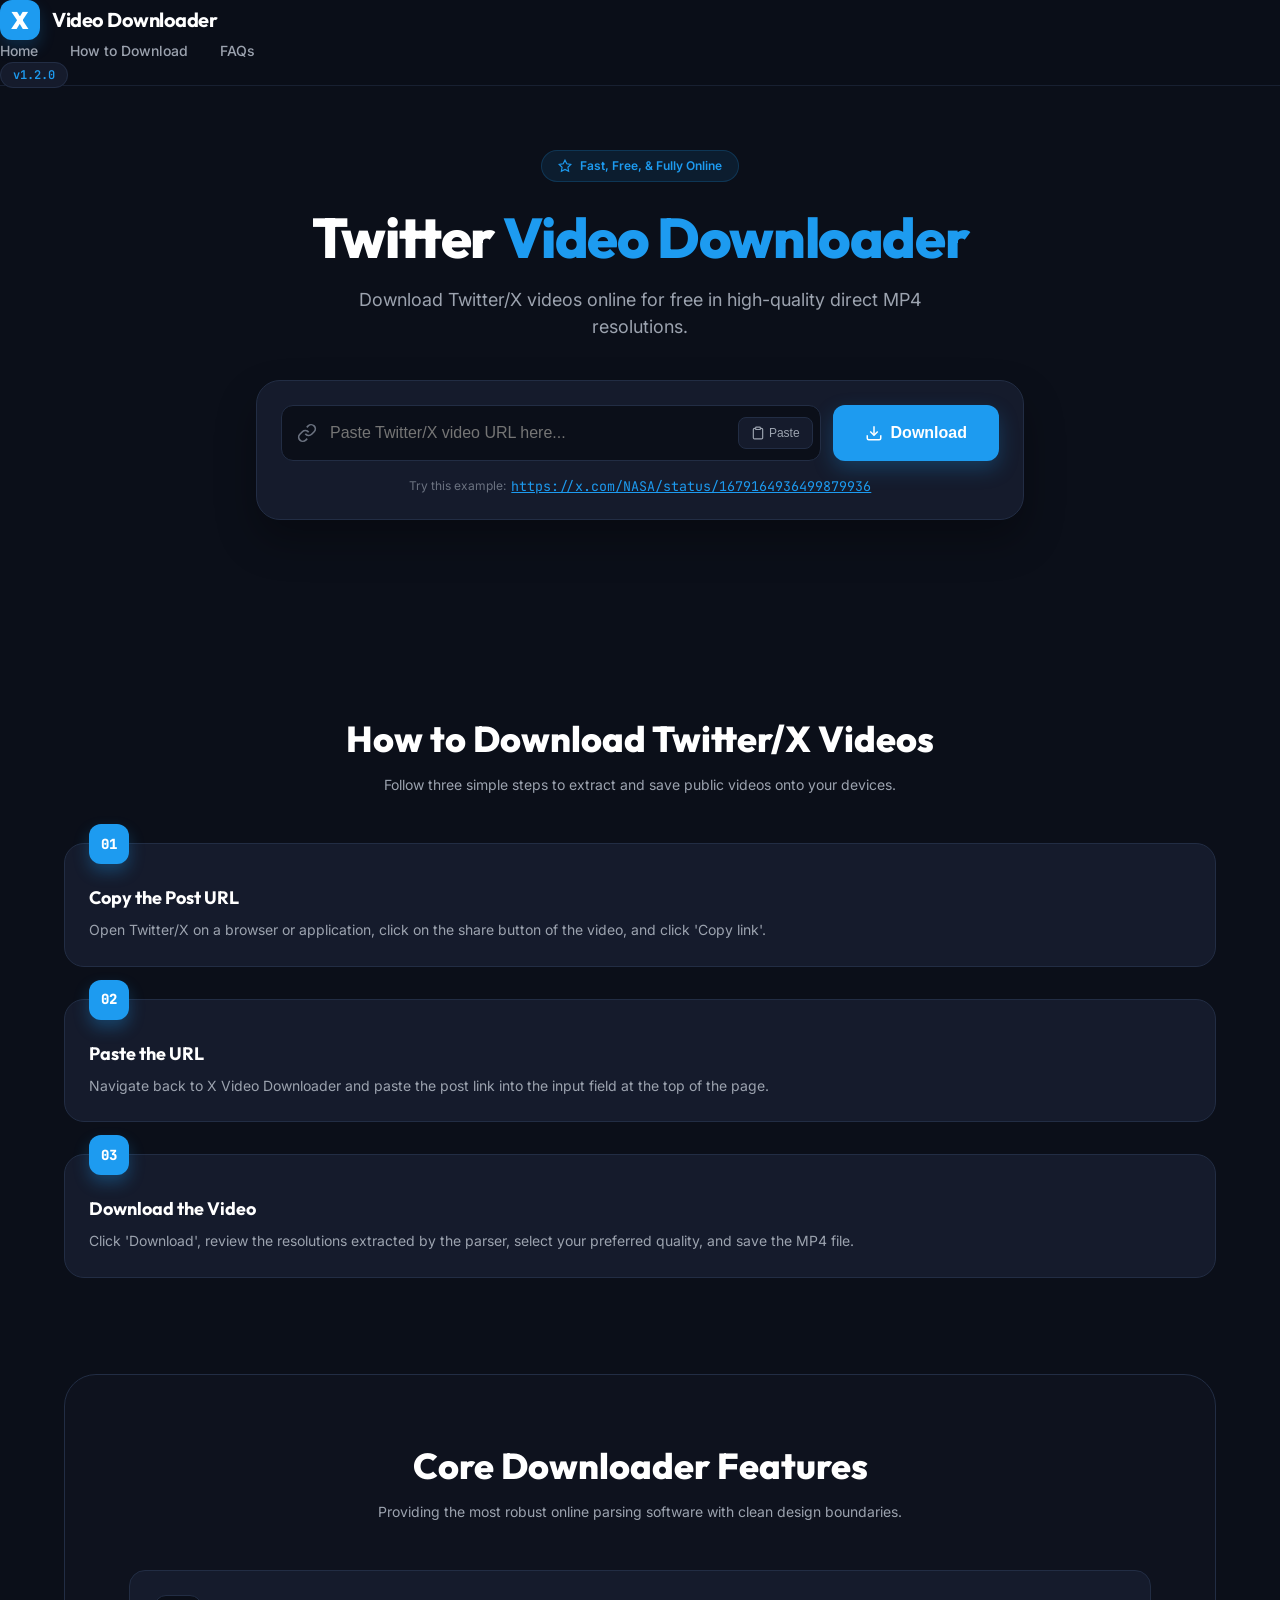
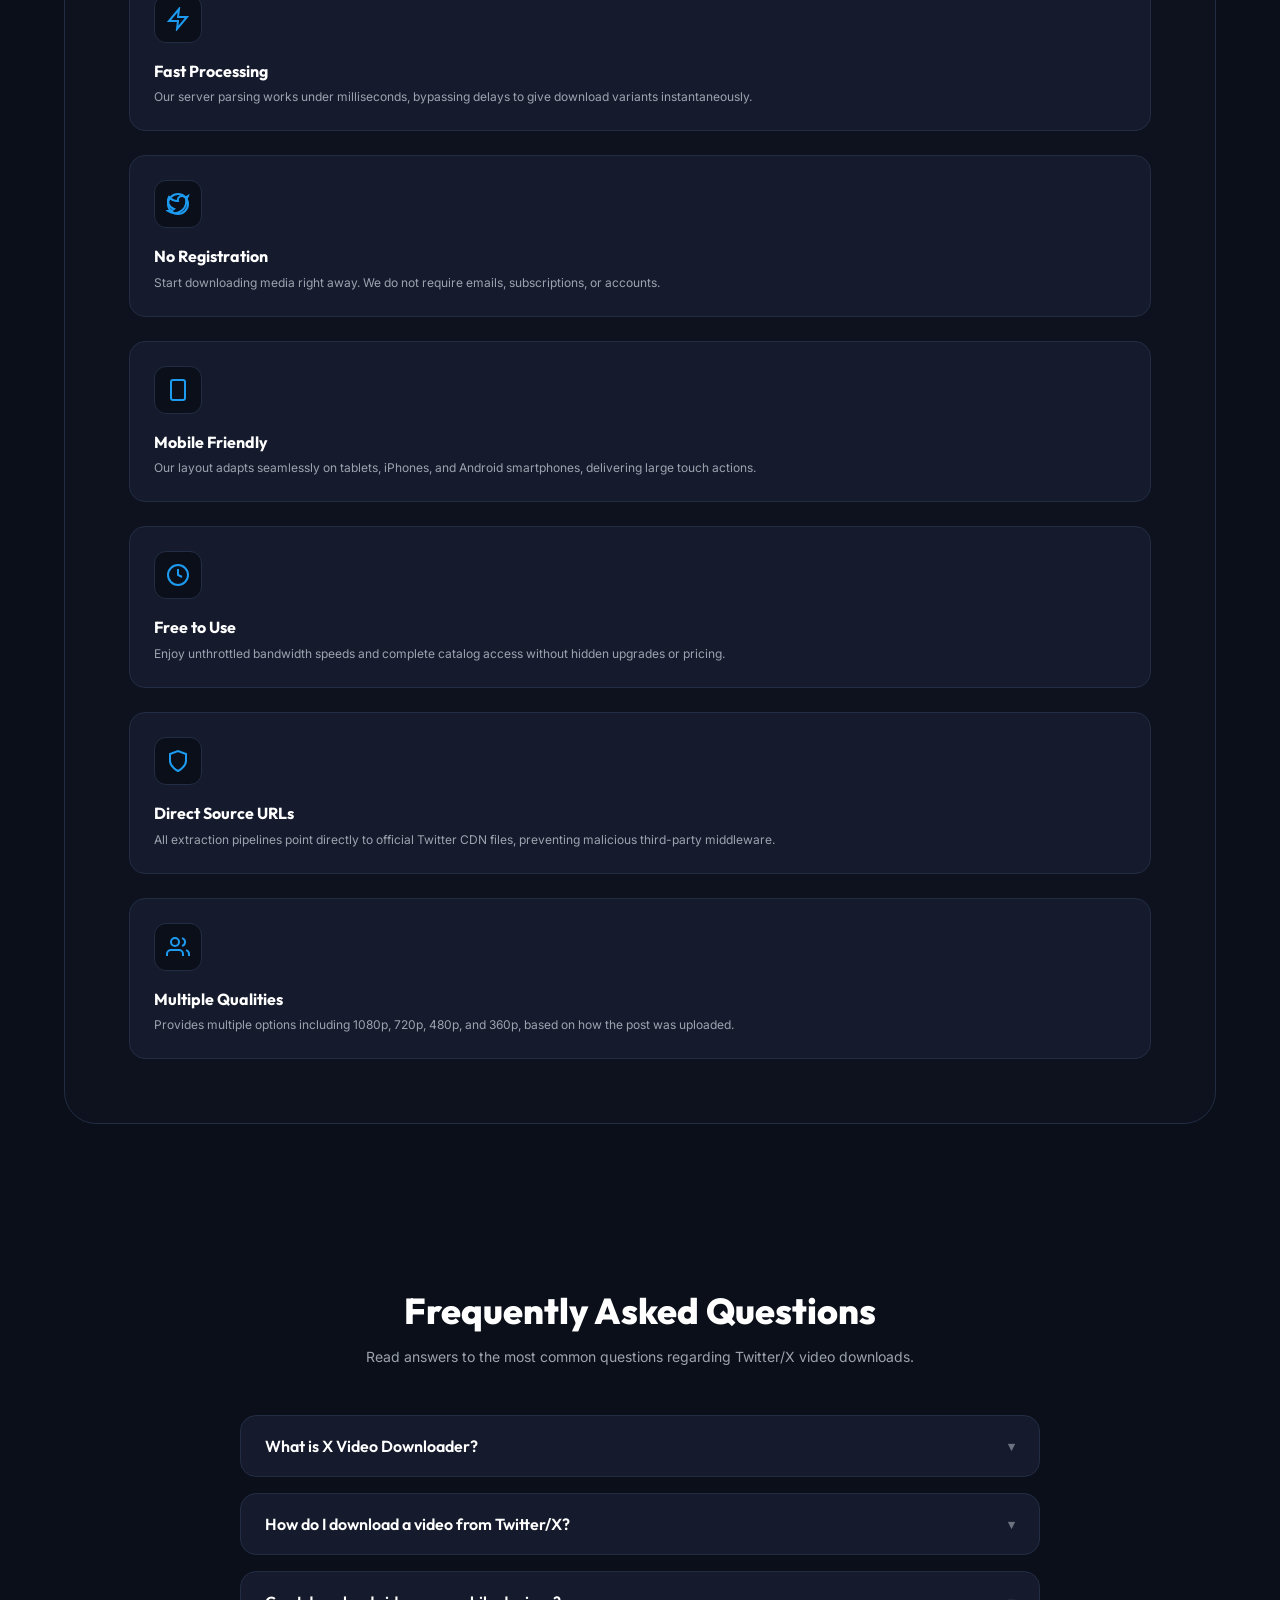
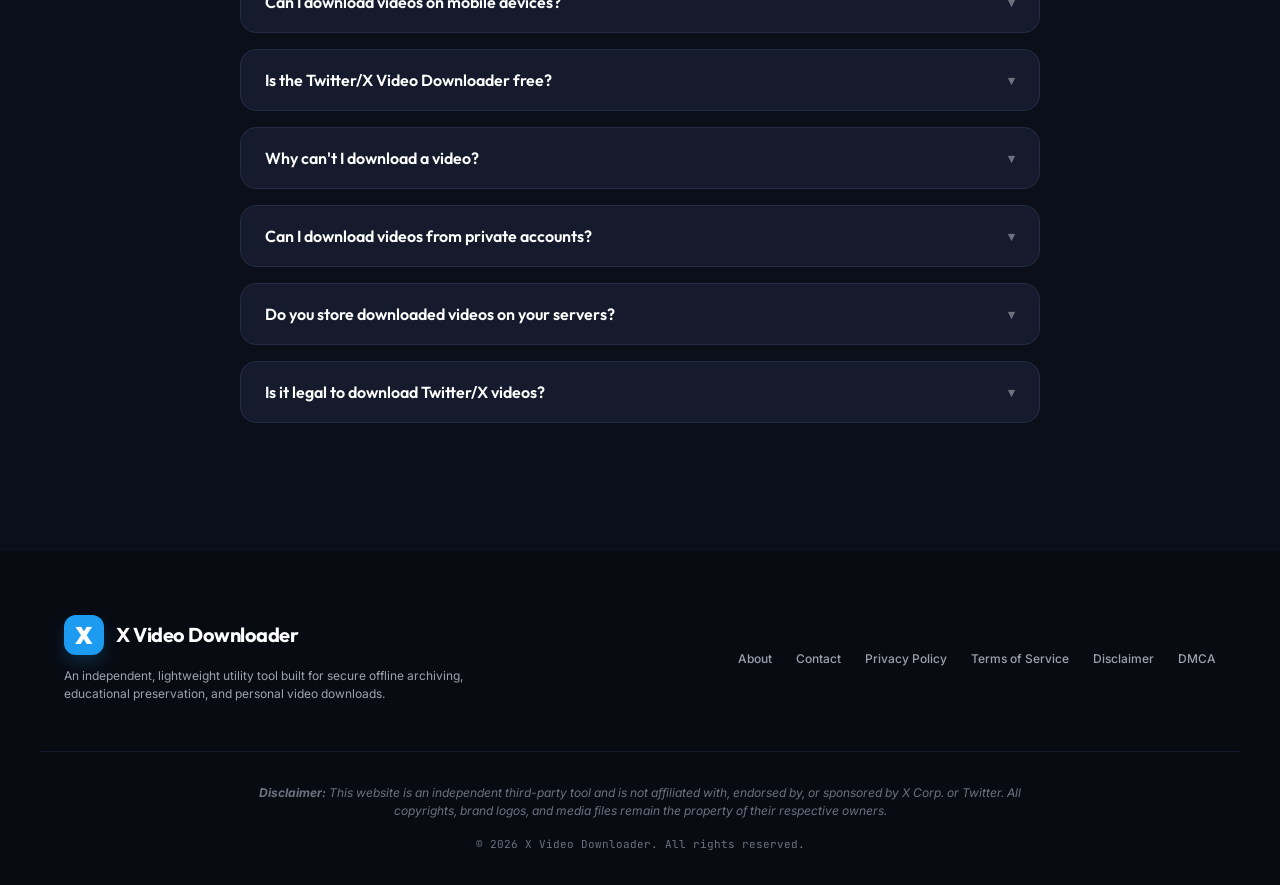
==== index.html @ 53ae696e "Add files via upload" ====
<!DOCTYPE html>
<html lang="en">
<head>
    <meta charset="UTF-8">
    <meta name="viewport" content="width=device-width, initial-scale=1.0">
    <title>Twitter Video Downloader – Download X Videos Online</title>
    <meta name="description" content="Download Twitter/X videos online for free. Fast, clean, responsive downloader with multiple quality options, direct MP4 downloads, and video preview tools. No signups required.">
    <meta name="keywords" content="Twitter video downloader, X video downloader, download Twitter videos, download X videos, Twitter video download online, save X video">
    
    <!-- Open Graph / Facebook -->
    <meta property="og:type" content="website">
    <meta property="og:url" content="https://twitter.threadsgrab.com/">
    <meta property="og:title" content="Twitter Video Downloader – Download X Videos Online">
    <meta property="og:description" content="Download Twitter/X videos online for free. Fast, clean, responsive downloader with multiple quality options, direct MP4 downloads, and video preview tools.">
    <meta property="og:image" content="https://twitter.threadsgrab.com/og-image.jpg">

    <!-- Twitter -->
    <meta property="twitter:card" content="summary_large_image">
    <meta property="twitter:url" content="https://twitter.threadsgrab.com/">
    <meta property="twitter:title" content="Twitter Video Downloader – Download X Videos Online">
    <meta property="twitter:description" content="Download Twitter/X videos online for free. Fast, clean, responsive downloader with multiple quality options, direct MP4 downloads, and video preview tools.">
    <meta property="twitter:image" content="https://twitter.threadsgrab.com/og-image.jpg">

    <!-- Canonical URL -->
    <link rel="canonical" href="https://twitter.threadsgrab.com/">
    
    <!-- Favicon -->
    <link rel="icon" href="favicon.ico" type="image/x-icon">
    
    <!-- Fonts -->
    <link rel="preconnect" href="https://fonts.googleapis.com">
    <link rel="preconnect" href="https://fonts.gstatic.com" crossorigin>
    <link href="https://fonts.googleapis.com/css2?family=Inter:wght@300;400;500;600;700&family=Outfit:wght@400;500;600;700;800&family=JetBrains+Mono:wght@400;500;600&display=swap" rel="stylesheet">
    
    <!-- CSS Stylesheet -->
    <link rel="stylesheet" href="/style.css">

    <!-- JSON-LD Structured Data (WebSite, WebApplication, FAQPage) -->
    <script type="application/ld+json">
    {
      "@context": "https://schema.org",
      "@type": "WebApplication",
      "name": "X Video Downloader",
      "url": "https://twitter.threadsgrab.com",
      "operatingSystem": "All",
      "applicationCategory": "UtilitiesApplication",
      "browserRequirements": "Requires HTML5 compatible browser",
      "description": "A web-based utility tool to download high-quality public videos and GIFs from Twitter/X posts.",
      "offers": {
        "@type": "Offer",
        "price": "0.00",
        "priceCurrency": "USD"
      }
    }
    </script>
</head>
<body>

    <!-- Header Navigation -->
    <header class="header">
        <div className="container header-container">
            <div class="logo-group" onclick="window.scrollTo({ top: 0, behavior: 'smooth' })">
                <div class="logo-box">X</div>
                <span class="logo-text">Video Downloader</span>
            </div>
            <nav class="nav">
                <a href="#" onclick="window.scrollTo({ top: 0, behavior: 'smooth' }); return false;">Home</a>
                <a href="#how-to-download">How to Download</a>
                <a href="#faqs">FAQs</a>
            </nav>
            <div class="header-badge">
                <span class="badge">v1.2.0</span>
            </div>
        </div>
    </header>

    <!-- Main Container -->
    <main class="main container">
        
        <!-- Hero Search Section -->
        <section class="hero-section">
            <div class="promo-tag">
                <svg width="14" height="14" viewBox="0 0 24 24" fill="none" stroke="currentColor" stroke-width="2"><path d="M12 2l3.09 6.26L22 9.27l-5 4.87 1.18 6.88L12 17.77l-6.18 3.25L7 14.14 2 9.27l6.91-1.01L12 2z"/></svg>
                <span>Fast, Free, & Fully Online</span>
            </div>
            <h1>Twitter <span class="text-brand">Video Downloader</span></h1>
            <p class="subtitle">Download Twitter/X videos online for free in high-quality direct MP4 resolutions.</p>
            
            <!-- Download Input Form -->
            <div class="search-box-card">
                <form id="downloaderForm" class="form-group">
                    <div class="input-wrapper">
                        <span class="input-icon">
                            <svg width="20" height="20" viewBox="0 0 24 24" fill="none" stroke="currentColor" stroke-width="2"><path d="M10 13a5 5 0 0 0 7.54.54l3-3a5 5 0 0 0-7.07-7.07l-1.72 1.71"/><path d="M14 11a5 5 0 0 0-7.54-.54l-3 3a5 5 0 0 0 7.07 7.07l1.71-1.71"/></svg>
                        </span>
                        <input 
                            type="url" 
                            id="videoUrl" 
                            placeholder="Paste Twitter/X video URL here..." 
                            required
                        >
                        <div class="input-actions">
                            <button type="button" id="clearBtn" class="clear-btn" style="display: none;">×</button>
                            <button type="button" id="pasteBtn" class="paste-btn">
                                <svg width="14" height="14" viewBox="0 0 24 24" fill="none" stroke="currentColor" stroke-width="2"><path d="M16 4h2a2 2 0 0 1 2 2v14a2 2 0 0 1-2 2H6a2 2 0 0 1-2-2V6a2 2 0 0 1 2-2h2"/><rect x="8" y="2" width="8" height="4" rx="1" ry="1"/></svg>
                                <span>Paste</span>
                            </button>
                        </div>
                    </div>
                    <button type="submit" id="submitBtn" class="submit-btn">
                        <svg width="18" height="18" viewBox="0 0 24 24" fill="none" stroke="currentColor" stroke-width="2"><path d="M21 15v4a2 2 0 0 1-2 2H5a2 2 0 0 1-2-2v-4"/><polyline points="7 10 12 15 17 10"/><line x1="12" y1="15" x2="12" y2="3"/></svg>
                        <span>Download</span>
                    </button>
                </form>
                
                <div class="quick-try">
                    <span>Try this example:</span>
                    <button type="button" onclick="useExample('https://x.com/NASA/status/1679164936499879936')">https://x.com/NASA/status/1679164936499879936</button>
                </div>
            </div>
        </section>

        <!-- Loader State -->
        <section id="loaderState" class="loader-state" style="display: none;">
            <div class="spinner-box">
                <div class="spinner"></div>
                <p>Processing Tweet metadata... Please wait.</p>
            </div>
        </section>

        <!-- Error Container -->
        <section id="errorCard" class="error-card" style="display: none;">
            <div class="error-content">
                <svg width="20" height="20" viewBox="0 0 24 24" fill="none" stroke="currentColor" stroke-width="2"><circle cx="12" cy="12" r="10"/><line x1="12" y1="8" x2="12" y2="12"/><line x1="12" y1="16" x2="12.01" y2="16"/></svg>
                <div class="error-text">
                    <h4>Download Failed</h4>
                    <p id="errorMsg">We couldn't find a downloadable video in this post. Please verify the link is public and contains video.</p>
                </div>
            </div>
        </section>

        <!-- Download Result UI -->
        <section id="resultCard" class="result-card" style="display: none;">
            <div class="result-card-inner">
                <!-- Author Header -->
                <div id="authorHeader" class="author-header">
                    <img id="authorAvatar" class="author-avatar" src="" alt="User Avatar" referrerpolicy="no-referrer">
                    <div>
                        <h4 id="authorName" class="author-name"></h4>
                        <p id="authorHandle" class="author-handle"></p>
                    </div>
                </div>

                <div class="result-grid">
                    <!-- Preview Panel -->
                    <div class="preview-panel">
                        <h3>Video Preview</h3>
                        <div class="video-wrapper">
                            <video id="previewPlayer" controls src=""></video>
                        </div>
                        <div class="video-meta">
                            <div class="duration-pill">
                                <svg width="14" height="14" viewBox="0 0 24 24" fill="none" stroke="currentColor" stroke-width="2"><circle cx="12" cy="12" r="10"/><polyline points="12 6 12 12 16 14"/></svg>
                                <span id="videoDuration">Duration: N/A</span>
                            </div>
                            <div class="source-pill">
                                <span class="indicator"></span>
                                <span id="activeQuality">1080p Selected</span>
                            </div>
                        </div>
                        <div id="captionBox" class="caption-box" style="display: none;">
                            <span class="caption-label">CAPTION</span>
                            <p id="captionText" class="caption-text"></p>
                        </div>
                    </div>

                    <!-- Actions Panel -->
                    <div class="actions-panel">
                        <div>
                            <h3>Available Downloads</h3>
                            <p class="panel-desc">Select a resolution variant below to preview in the player or download directly.</p>
                        </div>

                        <!-- Qualities List -->
                        <div id="qualitiesList" class="qualities-list">
                            <!-- Injected dynamically by script.js -->
                        </div>

                        <!-- Mobile Save tips -->
                        <div class="tip-box">
                            <svg width="16" height="16" viewBox="0 0 24 24" fill="none" stroke="currentColor" stroke-width="2"><circle cx="12" cy="12" r="10"/><line x1="12" y1="16" x2="12" y2="12"/><line x1="12" y1="8" x2="12.01" y2="8"/></svg>
                            <div class="tip-content">
                                <strong>💡 Mobile & Browser Save Guide</strong>
                                <p>If clicking download opens the video in a new tab, tap the three dots in the video controls and select <strong>Download</strong>, or long-press / right-click and choose <strong>Save video as...</strong></p>
                            </div>
                        </div>
                    </div>
                </div>
            </div>
        </section>

        <!-- How to Download Section -->
        <section id="how-to-download" class="steps-section">
            <div class="section-header">
                <h2>How to Download Twitter/X Videos</h2>
                <p>Follow three simple steps to extract and save public videos onto your devices.</p>
            </div>
            <div class="steps-grid">
                <div class="step-card">
                    <div class="step-badge">01</div>
                    <h3>Copy the Post URL</h3>
                    <p>Open Twitter/X on a browser or application, click on the share button of the video, and click 'Copy link'.</p>
                </div>
                <div class="step-card">
                    <div class="step-badge">02</div>
                    <h3>Paste the URL</h3>
                    <p>Navigate back to X Video Downloader and paste the post link into the input field at the top of the page.</p>
                </div>
                <div class="step-card">
                    <div class="step-badge">03</div>
                    <h3>Download the Video</h3>
                    <p>Click 'Download', review the resolutions extracted by the parser, select your preferred quality, and save the MP4 file.</p>
                </div>
            </div>
        </section>

        <!-- Features Grid Section -->
        <section class="features-section">
            <div class="section-header">
                <h2>Core Downloader Features</h2>
                <p>Providing the most robust online parsing software with clean design boundaries.</p>
            </div>
            <div class="features-grid">
                <div class="feature-card">
                    <div class="icon-circle">
                        <svg width="24" height="24" viewBox="0 0 24 24" fill="none" stroke="currentColor" stroke-width="2"><polygon points="13 2 3 14 12 14 11 22 21 10 12 10 13 2"/></svg>
                    </div>
                    <h3>Fast Processing</h3>
                    <p>Our server parsing works under milliseconds, bypassing delays to give download variants instantaneously.</p>
                </div>
                <div class="feature-card">
                    <div class="icon-circle">
                        <svg width="24" height="24" viewBox="0 0 24 24" fill="none" stroke="currentColor" stroke-width="2"><circle cx="12" cy="12" r="10"/><path d="M22 4s-.7 2.1-2 3.4c1.6 10-9.4 17.3-18 11.6 2.2.1 4.4-.6 6-2C3 15.5.5 9.6 3 5c2.2 2.6 5.6 4.1 9 4-.9-4.2 4-6.6 7-3.8 1.1 0 3-1.2 3-1.2z"/></svg>
                    </div>
                    <h3>No Registration</h3>
                    <p>Start downloading media right away. We do not require emails, subscriptions, or accounts.</p>
                </div>
                <div class="feature-card">
                    <div class="icon-circle">
                        <svg width="24" height="24" viewBox="0 0 24 24" fill="none" stroke="currentColor" stroke-width="2"><rect x="5" y="2" width="14" height="20" rx="2" ry="2"/><line x1="12" y1="18" x2="12.01" y2="18"/></svg>
                    </div>
                    <h3>Mobile Friendly</h3>
                    <p>Our layout adapts seamlessly on tablets, iPhones, and Android smartphones, delivering large touch actions.</p>
                </div>
                <div class="feature-card">
                    <div class="icon-circle">
                        <svg width="24" height="24" viewBox="0 0 24 24" fill="none" stroke="currentColor" stroke-width="2"><circle cx="12" cy="12" r="10"/><polyline points="12 6 12 12 16 14"/></svg>
                    </div>
                    <h3>Free to Use</h3>
                    <p>Enjoy unthrottled bandwidth speeds and complete catalog access without hidden upgrades or pricing.</p>
                </div>
                <div class="feature-card">
                    <div class="icon-circle">
                        <svg width="24" height="24" viewBox="0 0 24 24" fill="none" stroke="currentColor" stroke-width="2"><path d="M12 22s8-4 8-10V5l-8-3-8 3v7c0 6 8 10 8 10z"/></svg>
                    </div>
                    <h3>Direct Source URLs</h3>
                    <p>All extraction pipelines point directly to official Twitter CDN files, preventing malicious third-party middleware.</p>
                </div>
                <div class="feature-card">
                    <div class="icon-circle">
                        <svg width="24" height="24" viewBox="0 0 24 24" fill="none" stroke="currentColor" stroke-width="2"><path d="M17 21v-2a4 4 0 0 0-4-4H5a4 4 0 0 0-4 4v2"/><circle cx="9" cy="7" r="4"/><path d="M23 21v-2a4 4 0 0 0-3-3.87"/><path d="M16 3.13a4 4 0 0 1 0 7.75"/></svg>
                    </div>
                    <h3>Multiple Qualities</h3>
                    <p>Provides multiple options including 1080p, 720p, 480p, and 360p, based on how the post was uploaded.</p>
                </div>
            </div>
        </section>

        <!-- FAQs Section -->
        <section id="faqs" class="faq-section">
            <div class="section-header">
                <h2>Frequently Asked Questions</h2>
                <p>Read answers to the most common questions regarding Twitter/X video downloads.</p>
            </div>
            <div class="faq-accordion">
                <div class="faq-item">
                    <button class="faq-trigger">
                        <span>What is X Video Downloader?</span>
                        <span class="arrow">&#9662;</span>
                    </button>
                    <div class="faq-content">
                        <p>X Video Downloader is a secure, clean, and extremely fast web-based software designed to parse public Twitter/X post links and extract direct download variants of videos and GIFs in MP4 format.</p>
                    </div>
                </div>
                <div class="faq-item">
                    <button class="faq-trigger">
                        <span>How do I download a video from Twitter/X?</span>
                        <span class="arrow">&#9662;</span>
                    </button>
                    <div class="faq-content">
                        <p>To save a video, copy the URL of the public tweet, paste it in the downloader input box on this website, click the 'Download' button, select a quality variant, and save the resulting MP4 directly to your device.</p>
                    </div>
                </div>
                <div class="faq-item">
                    <button class="faq-trigger">
                        <span>Can I download videos on mobile devices?</span>
                        <span class="arrow">&#9662;</span>
                    </button>
                    <div class="faq-content">
                        <p>Yes, X Video Downloader works beautifully on both iOS (Safari) and Android (Chrome or any native browser). See our save guide for tips on saving videos to your gallery.</p>
                    </div>
                </div>
                <div class="faq-item">
                    <button class="faq-trigger">
                        <span>Is the Twitter/X Video Downloader free?</span>
                        <span class="arrow">&#9662;</span>
                    </button>
                    <div class="faq-content">
                        <p>Yes, our tool is 100% free with no hidden charges, subscription fees, download caps, or watermarks.</p>
                    </div>
                </div>
                <div class="faq-item">
                    <button class="faq-trigger">
                        <span>Why can't I download a video?</span>
                        <span class="arrow">&#9662;</span>
                    </button>
                    <div class="faq-content">
                        <p>Downloading will fail if the post is deleted, if the tweet belongs to a private account, if the URL format is incorrect, or if the post only contains plain text, images, or non-native video links.</p>
                    </div>
                </div>
                <div class="faq-item">
                    <button class="faq-trigger">
                        <span>Can I download videos from private accounts?</span>
                        <span class="arrow">&#9662;</span>
                    </button>
                    <div class="faq-content">
                        <p>No, we strictly respect user privacy and copyright rules. Our parser does not have permissions to access or extract media from private profiles or locked accounts.</p>
                    </div>
                </div>
                <div class="faq-item">
                    <button class="faq-trigger">
                        <span>Do you store downloaded videos on your servers?</span>
                        <span class="arrow">&#9662;</span>
                    </button>
                    <div class="faq-content">
                        <p>We do not store, copy, or log files on our servers. The video links provided originate directly from Twitter/X content networks, meaning all downloading happens directly between you and Twitter's media hosting server.</p>
                    </div>
                </div>
                <div class="faq-item">
                    <button class="faq-trigger">
                        <span>Is it legal to download Twitter/X videos?</span>
                        <span class="arrow">&#9662;</span>
                    </button>
                    <div class="faq-content">
                        <p>Downloading content is permitted for personal use, offline archiving, and educational analysis. However, you should respect fair use guidelines and avoid copying or redistributing copyrighted work without explicit creator consent.</p>
                    </div>
                </div>
            </div>
        </section>
    </main>

    <!-- Footer -->
    <footer class="footer">
        <div class="container footer-container">
            <div class="footer-meta">
                <div class="logo-group">
                    <div class="logo-box">X</div>
                    <span class="logo-text">X Video Downloader</span>
                </div>
                <p class="footer-desc">An independent, lightweight utility tool built for secure offline archiving, educational preservation, and personal video downloads.</p>
            </div>
            
            <div class="footer-links">
                <a href="#" onclick="showModal('about'); return false;">About</a>
                <a href="#" onclick="showModal('contact'); return false;">Contact</a>
                <a href="#" onclick="showModal('privacy'); return false;">Privacy Policy</a>
                <a href="#" onclick="showModal('terms'); return false;">Terms of Service</a>
                <a href="#" onclick="showModal('disclaimer'); return false;">Disclaimer</a>
                <a href="#" onclick="showModal('dmca'); return false;">DMCA</a>
            </div>
        </div>
        
        <div class="container footer-copyright">
            <p class="footer-disclaimer"><strong>Disclaimer:</strong> This website is an independent third-party tool and is not affiliated with, endorsed by, or sponsored by X Corp. or Twitter. All copyrights, brand logos, and media files remain the property of their respective owners.</p>
            <p class="copyright-text">&copy; 2026 X Video Downloader. All rights reserved.</p>
        </div>
    </footer>

    <!-- Universal Static Modals System -->
    <div id="modalOverlay" class="modal-overlay" style="display: none;">
        <div class="modal-card">
            <button class="modal-close" onclick="closeModal()">&times;</button>
            <div id="modalContent"></div>
            <div class="modal-footer">
                <button class="btn-close" onclick="closeModal()">Close Panel</button>
            </div>
        </div>
    </div>

    <!-- JavaScript File -->
    <script src="/script.js" defer></script>
</body>
</html>
---- style.css ----
/* X Video Downloader - Stylesheet */

:root {
    --color-bg: #0b0f19;
    --color-card: #151b2c;
    --color-border: #222d44;
    --color-brand: #1d9bf0;
    --color-brand-hover: #1a8cd8;
    --color-text-primary: #f3f4f6;
    --color-text-secondary: #9ca3af;
    --color-text-muted: #6b7280;
    --font-sans: 'Inter', system-ui, -apple-system, sans-serif;
    --font-display: 'Outfit', sans-serif;
    --font-mono: 'JetBrains Mono', monospace;
}

* {
    box-sizing: border-box;
    margin: 0;
    padding: 0;
}

body {
    background-color: var(--color-bg);
    color: var(--color-text-primary);
    font-family: var(--font-sans);
    line-height: 1.5;
    -webkit-font-smoothing: antialiased;
    scroll-behavior: smooth;
}

/* Utilities */
.container {
    max-width: 1200px;
    margin: 0 auto;
    padding: 0 1.5rem;
}

.text-brand {
    color: var(--color-brand);
}

/* Header */
.header {
    position: sticky;
    top: 0;
    z-index: 40;
    background-color: rgba(11, 15, 25, 0.85);
    backdrop-filter: blur(12px);
    border-bottom: 1px stroke var(--color-border);
    border-bottom: 1px solid rgba(34, 45, 68, 0.6);
}

.header-container {
    display: flex;
    align-items: center;
    justify-content: space-between;
    height: 72px;
}

.logo-group {
    display: flex;
    align-items: center;
    gap: 0.75rem;
    cursor: pointer;
    user-select: none;
}

.logo-box {
    display: flex;
    align-items: center;
    justify-content: center;
    width: 40px;
    height: 40px;
    background-color: var(--color-brand);
    border-radius: 12px;
    font-family: var(--font-display);
    font-weight: 900;
    font-size: 1.5rem;
    color: #ffffff;
    box-shadow: 0 8px 16px rgba(29, 155, 240, 0.2);
}

.logo-text {
    font-family: var(--font-display);
    font-weight: 700;
    font-size: 1.25rem;
    letter-spacing: -0.025em;
    color: #ffffff;
}

.nav {
    display: none;
    align-items: center;
    gap: 2rem;
}

@media (min-width: 768px) {
    .nav {
        display: flex;
    }
}

.nav a {
    color: var(--color-text-secondary);
    text-decoration: none;
    font-size: 0.875rem;
    font-weight: 500;
    transition: color 0.2s;
}

.nav a:hover {
    color: var(--color-brand);
}

.header-badge .badge {
    background-color: var(--color-card);
    border: 1px solid var(--color-border);
    color: var(--color-brand);
    font-family: var(--font-mono);
    font-size: 0.75rem;
    font-weight: 600;
    padding: 0.25rem 0.75rem;
    border-radius: 9999px;
}

/* Hero Section */
.hero-section {
    text-align: center;
    padding: 4rem 0 2rem;
}

.promo-tag {
    display: inline-flex;
    align-items: center;
    gap: 0.5rem;
    background-color: rgba(29, 155, 240, 0.1);
    border: 1px solid rgba(29, 155, 240, 0.2);
    padding: 0.375rem 1rem;
    border-radius: 9999px;
    font-size: 0.75rem;
    font-weight: 600;
    color: var(--color-brand);
    margin-bottom: 1.5rem;
}

.hero-section h1 {
    font-family: var(--font-display);
    font-size: 2.5rem;
    font-weight: 800;
    line-height: 1.15;
    letter-spacing: -0.025em;
    color: #ffffff;
}

@media (min-width: 640px) {
    .hero-section h1 {
        font-size: 3.5rem;
    }
}

.hero-section .subtitle {
    font-size: 1.125rem;
    color: var(--color-text-secondary);
    margin-top: 1rem;
    max-width: 600px;
    margin-left: auto;
    margin-right: auto;
}

/* Search Box Card */
.search-box-card {
    max-width: 768px;
    margin: 2.5rem auto 0;
    background-color: var(--color-card);
    border: 1px solid var(--color-border);
    border-radius: 24px;
    padding: 1.5rem;
    box-shadow: 0 20px 40px rgba(0, 0, 0, 0.3);
}

.form-group {
    display: flex;
    flex-direction: column;
    gap: 0.75rem;
}

@media (min-width: 640px) {
    .form-group {
        flex-direction: row;
    }
}

.input-wrapper {
    position: relative;
    flex: 1;
}

.input-icon {
    position: absolute;
    left: 1rem;
    top: 50%;
    transform: translateY(-50%);
    color: var(--color-text-muted);
    display: flex;
    align-items: center;
}

.input-wrapper input {
    width: 100%;
    height: 56px;
    background-color: var(--color-bg);
    border: 1px solid var(--color-border);
    border-radius: 12px;
    padding: 0 110px 0 3rem;
    color: #ffffff;
    font-size: 1rem;
    outline: none;
    transition: border-color 0.2s, box-shadow 0.2s;
}

.input-wrapper input:focus {
    border-color: var(--color-brand);
    box-shadow: 0 0 0 1px var(--color-brand);
}

.input-actions {
    position: absolute;
    right: 0.5rem;
    top: 50%;
    transform: translateY(-50%);
    display: flex;
    align-items: center;
    gap: 0.25rem;
}

.clear-btn {
    background: none;
    border: none;
    color: var(--color-text-muted);
    font-size: 1.5rem;
    padding: 0.25rem 0.5rem;
    cursor: pointer;
    border-radius: 4px;
}

.clear-btn:hover {
    color: #ffffff;
}

.paste-btn {
    display: flex;
    align-items: center;
    gap: 0.25rem;
    background-color: var(--color-card);
    border: 1px solid var(--color-border);
    color: var(--color-text-secondary);
    font-weight: 500;
    font-size: 0.75rem;
    padding: 0.5rem 0.75rem;
    border-radius: 8px;
    cursor: pointer;
    transition: all 0.2s;
}

.paste-btn:hover {
    color: #ffffff;
    background-color: var(--color-border);
}

.submit-btn {
    display: flex;
    align-items: center;
    justify-content: center;
    gap: 0.5rem;
    height: 56px;
    background-color: var(--color-brand);
    color: #ffffff;
    border: none;
    border-radius: 12px;
    font-weight: 600;
    font-size: 1rem;
    padding: 0 2rem;
    cursor: pointer;
    transition: background-color 0.2s, transform 0.2s;
    box-shadow: 0 8px 20px rgba(29, 155, 240, 0.25);
}

.submit-btn:hover {
    background-color: var(--color-brand-hover);
}

.submit-btn:active {
    transform: scale(0.98);
}

.quick-try {
    margin-top: 1rem;
    font-size: 0.75rem;
    color: var(--color-text-muted);
    display: flex;
    flex-wrap: wrap;
    justify-content: center;
    gap: 0.35rem;
}

.quick-try button {
    background: none;
    border: none;
    color: var(--color-brand);
    cursor: pointer;
    font-family: var(--font-mono);
    text-decoration: underline;
}

.quick-try button:hover {
    color: var(--color-brand-hover);
}

/* Loading State */
.loader-state {
    padding: 3rem 0;
    text-align: center;
}

.spinner-box {
    display: flex;
    flex-direction: column;
    align-items: center;
    gap: 1rem;
}

.spinner {
    width: 44px;
    height: 44px;
    border: 4px solid rgba(29, 155, 240, 0.15);
    border-top: 4px solid var(--color-brand);
    border-radius: 50%;
    animation: spin 0.8s linear infinite;
}

@keyframes spin {
    0% { transform: rotate(0deg); }
    100% { transform: rotate(360deg); }
}

.spinner-box p {
    font-size: 0.875rem;
    color: var(--color-text-secondary);
}

/* Error Card */
.error-card {
    max-width: 768px;
    margin: 1.5rem auto 0;
    border: 1px solid rgba(239, 68, 68, 0.2);
    background-color: rgba(239, 68, 68, 0.05);
    border-radius: 12px;
    padding: 1rem;
}

.error-content {
    display: flex;
    gap: 0.75rem;
    align-items: flex-start;
}

.error-content svg {
    color: #ef4444;
    flex-shrink: 0;
}

.error-text h4 {
    font-size: 0.875rem;
    font-weight: 600;
    color: #fca5a5;
}

.error-text p {
    font-size: 0.875rem;
    color: #f87171;
    margin-top: 0.25rem;
}

/* Result Card */
.result-card {
    max-width: 960px;
    margin: 3rem auto 0;
    background-color: var(--color-card);
    border: 1px solid var(--color-border);
    border-radius: 24px;
    overflow: hidden;
    box-shadow: 0 25px 50px -12px rgba(0, 0, 0, 0.5);
}

.author-header {
    display: flex;
    align-items: center;
    gap: 0.75rem;
    padding: 1rem 1.5rem;
    background-color: rgba(11, 15, 25, 0.4);
    border-bottom: 1px solid rgba(34, 45, 68, 0.6);
}

.author-avatar {
    width: 40px;
    height: 40px;
    border-radius: 50%;
    border: 1px solid var(--color-border);
    background-color: var(--color-bg);
}

.author-name {
    font-size: 0.875rem;
    font-weight: 600;
    color: #ffffff;
}

.author-handle {
    font-size: 0.75rem;
    font-family: var(--font-mono);
    color: var(--color-text-muted);
}

.result-grid {
    display: grid;
    grid-template-cols: 1fr;
    gap: 2rem;
    padding: 1.5rem;
}

@media (min-width: 768px) {
    .result-grid {
        grid-template-cols: 1.1fr 0.9fr;
    }
}

.preview-panel h3, .actions-panel h3 {
    font-family: var(--font-display);
    font-size: 1.125rem;
    font-weight: 700;
    color: #ffffff;
    margin-bottom: 0.75rem;
}

.video-wrapper {
    aspect-ratio: 16 / 9;
    background-color: #000000;
    border-radius: 12px;
    overflow: hidden;
    border: 1px solid var(--color-border);
}

.video-wrapper video {
    width: 100%;
    height: 100%;
    object-fit: contain;
}

.video-meta {
    display: flex;
    flex-wrap: wrap;
    gap: 1rem;
    margin-top: 0.75rem;
    font-family: var(--font-mono);
    font-size: 0.75rem;
    color: var(--color-text-secondary);
}

.duration-pill, .source-pill {
    display: flex;
    align-items: center;
    gap: 0.35rem;
}

.indicator {
    width: 6px;
    height: 6px;
    border-radius: 50%;
    background-color: #22c55e;
}

.caption-box {
    margin-top: 1rem;
    padding: 1rem;
    background-color: rgba(11, 15, 25, 0.5);
    border: 1px solid rgba(34, 45, 68, 0.4);
    border-radius: 12px;
}

.caption-label {
    font-family: var(--font-mono);
    font-size: 0.65rem;
    font-weight: 700;
    color: var(--color-brand);
    letter-spacing: 0.05em;
}

.caption-text {
    font-size: 0.8125rem;
    color: var(--color-text-secondary);
    margin-top: 0.25rem;
    font-style: italic;
}

.panel-desc {
    font-size: 0.875rem;
    color: var(--color-text-secondary);
    margin-top: -0.5rem;
    margin-bottom: 1.5rem;
}

.qualities-list {
    display: flex;
    flex-direction: column;
    gap: 0.75rem;
}

.quality-row {
    display: flex;
    align-items: center;
    justify-content: space-between;
    padding: 1rem;
    background-color: rgba(11, 15, 25, 0.4);
    border: 1px solid var(--color-border);
    border-radius: 12px;
    cursor: pointer;
    transition: all 0.2s;
}

.quality-row:hover {
    border-color: var(--color-text-secondary);
}

.quality-row.active {
    border-color: var(--color-brand);
    background-color: rgba(29, 155, 240, 0.04);
}

.quality-info {
    display: flex;
    align-items: center;
    gap: 0.75rem;
}

.quality-badge {
    display: flex;
    align-items: center;
    justify-content: center;
    width: 36px;
    height: 36px;
    background-color: var(--color-card);
    border: 1px solid var(--color-border);
    border-radius: 8px;
    font-family: var(--font-mono);
    font-size: 0.75rem;
    font-weight: 700;
    color: var(--color-text-primary);
}

.quality-row.active .quality-badge {
    background-color: var(--color-brand);
    border-color: var(--color-brand);
    color: #ffffff;
}

.quality-meta h5 {
    font-size: 0.875rem;
    font-weight: 600;
    color: #ffffff;
}

.quality-meta p {
    font-size: 0.75rem;
    font-family: var(--font-mono);
    color: var(--color-text-muted);
}

.btn-download-quality {
    display: inline-flex;
    align-items: center;
    gap: 0.35rem;
    padding: 0.5rem 1rem;
    border-radius: 8px;
    font-size: 0.75rem;
    font-weight: 600;
    text-decoration: none;
    box-shadow: 0 4px 10px rgba(0, 0, 0, 0.25);
    transition: all 0.2s;
}

.btn-download-quality.primary {
    background-color: var(--color-brand);
    color: #ffffff;
}

.btn-download-quality.primary:hover {
    background-color: var(--color-brand-hover);
}

.btn-download-quality.secondary {
    background-color: var(--color-card);
    border: 1px solid var(--color-border);
    color: var(--color-text-primary);
}

.btn-download-quality.secondary:hover {
    background-color: var(--color-border);
}

.tip-box {
    margin-top: 1.5rem;
    background-color: rgba(29, 155, 240, 0.03);
    border: 1px solid rgba(29, 155, 240, 0.1);
    border-radius: 12px;
    padding: 1rem;
    display: flex;
    gap: 0.75rem;
}

.tip-box svg {
    color: var(--color-brand);
    flex-shrink: 0;
    margin-top: 0.125rem;
}

.tip-content strong {
    font-size: 0.75rem;
    color: var(--color-text-primary);
    display: block;
    margin-bottom: 0.25rem;
}

.tip-content p {
    font-size: 0.75rem;
    color: var(--color-text-secondary);
    line-height: 1.4;
}

/* How to Download Section */
.steps-section, .features-section, .faq-section {
    margin-top: 6rem;
    border-t: 1px solid rgba(34, 45, 68, 0.5);
    padding-top: 4rem;
}

.section-header {
    text-align: center;
    margin-bottom: 3rem;
}

.section-header h2 {
    font-family: var(--font-display);
    font-size: 1.875rem;
    font-weight: 800;
    color: #ffffff;
}

@media (min-width: 640px) {
    .section-header h2 {
        font-size: 2.25rem;
    }
}

.section-header p {
    font-size: 0.875rem;
    color: var(--color-text-secondary);
    margin-top: 0.5rem;
}

.steps-grid {
    display: grid;
    grid-template-cols: 1fr;
    gap: 2rem;
}

@media (min-width: 768px) {
    .steps-grid {
        grid-template-cols: repeat(3, 1fr);
    }
}

.step-card {
    position: relative;
    background-color: var(--color-card);
    border: 1px solid var(--color-border);
    border-radius: 20px;
    padding: 2rem 1.5rem 1.5rem;
    transition: all 0.3s;
}

.step-card:hover {
    border-color: rgba(156, 163, 175, 0.5);
}

.step-badge {
    position: absolute;
    top: -1.25rem;
    left: 1.5rem;
    width: 40px;
    height: 40px;
    background-color: var(--color-brand);
    border-radius: 12px;
    display: flex;
    align-items: center;
    justify-content: center;
    font-family: var(--font-mono);
    font-weight: 900;
    font-size: 0.875rem;
    color: #ffffff;
    box-shadow: 0 8px 16px rgba(29, 155, 240, 0.3);
}

.step-card h3 {
    font-family: var(--font-display);
    font-size: 1.125rem;
    font-weight: 700;
    color: #ffffff;
    margin-top: 0.5rem;
}

.step-card p {
    font-size: 0.875rem;
    color: var(--color-text-secondary);
    margin-top: 0.5rem;
    line-height: 1.6;
}

/* Features Grid Section */
.features-section {
    background-color: rgba(21, 27, 44, 0.3);
    border: 1px solid var(--color-border);
    border-radius: 32px;
    padding: 4rem 2rem;
}

@media (min-width: 640px) {
    .features-section {
        padding: 4rem;
    }
}

.features-grid {
    display: grid;
    grid-template-cols: 1fr;
    gap: 1.5rem;
}

@media (min-width: 640px) {
    .features-grid {
        grid-template-cols: repeat(2, 1fr);
    }
}

@media (min-width: 1024px) {
    .features-grid {
        grid-template-cols: repeat(3, 1fr);
    }
}

.feature-card {
    background-color: var(--color-card);
    border: 1px solid var(--color-border);
    border-radius: 16px;
    padding: 1.5rem;
    transition: all 0.2s;
}

.feature-card:hover {
    border-color: rgba(34, 45, 68, 1);
}

.icon-circle {
    display: flex;
    align-items: center;
    justify-content: center;
    width: 48px;
    height: 48px;
    background-color: var(--color-bg);
    border: 1px solid var(--color-border);
    border-radius: 12px;
    color: var(--color-brand);
}

.feature-card h3 {
    font-family: var(--font-display);
    font-weight: 700;
    font-size: 1rem;
    color: #ffffff;
    margin-top: 1rem;
}

.feature-card p {
    font-size: 0.75rem;
    color: var(--color-text-secondary);
    margin-top: 0.35rem;
    line-height: 1.5;
}

/* FAQs Section */
.faq-section {
    max-width: 800px;
    margin-left: auto;
    margin-right: auto;
}

.faq-accordion {
    display: flex;
    flex-direction: column;
    gap: 1rem;
}

.faq-item {
    background-color: var(--color-card);
    border: 1px solid var(--color-border);
    border-radius: 16px;
    overflow: hidden;
}

.faq-trigger {
    display: flex;
    width: 100%;
    align-items: center;
    justify-content: space-between;
    background: none;
    border: none;
    padding: 1.25rem 1.5rem;
    text-align: left;
    font-family: var(--font-display);
    font-weight: 600;
    font-size: 1rem;
    color: #ffffff;
    cursor: pointer;
    transition: background-color 0.2s;
}

.faq-trigger:hover {
    background-color: rgba(255, 255, 255, 0.01);
}

.faq-trigger .arrow {
    font-size: 0.8rem;
    color: var(--color-text-muted);
    transition: transform 0.2s;
}

.faq-item.active .faq-trigger .arrow {
    transform: rotate(180deg);
    color: var(--color-brand);
}

.faq-content {
    max-height: 0;
    overflow: hidden;
    transition: max-height 0.25s ease-out;
}

.faq-content p {
    padding: 0 1.5rem 1.25rem;
    font-size: 0.875rem;
    color: var(--color-text-secondary);
    line-height: 1.6;
    border-top: 1px solid rgba(34, 45, 68, 0.4);
    padding-top: 0.75rem;
}

/* Footer */
.footer {
    margin-top: 8rem;
    border-t: 1px solid var(--color-border);
    background-color: #080b12;
    padding: 4rem 0 2rem;
    font-size: 0.875rem;
    color: var(--color-text-muted);
}

.footer-container {
    display: flex;
    flex-direction: column;
    gap: 2rem;
}

@media (min-width: 768px) {
    .footer-container {
        flex-direction: row;
        justify-content: space-between;
        align-items: center;
    }
}

.footer-meta {
    max-width: 440px;
}

.footer-meta .logo-group {
    margin-bottom: 0.75rem;
}

.footer-desc {
    font-size: 0.75rem;
    color: var(--color-text-secondary);
    line-height: 1.5;
}

.footer-links {
    display: flex;
    flex-wrap: wrap;
    gap: 1.5rem;
}

.footer-links a {
    color: var(--color-text-secondary);
    text-decoration: none;
    font-size: 0.75rem;
    font-weight: 500;
    transition: color 0.2s;
}

.footer-links a:hover {
    color: var(--color-brand);
    text-decoration: underline;
}

.footer-copyright {
    margin-top: 3rem;
    border-top: 1px solid rgba(34, 45, 68, 0.5);
    padding-top: 2rem;
    text-align: center;
    font-size: 0.75rem;
}

.footer-disclaimer {
    max-width: 800px;
    margin: 0 auto;
    font-style: italic;
    color: var(--color-text-muted);
}

.copyright-text {
    font-family: var(--font-mono);
    font-size: 11px;
    margin-top: 1rem;
    color: var(--color-text-muted);
}

/* Universal Modals */
.modal-overlay {
    position: fixed;
    inset: 0;
    z-index: 50;
    background-color: rgba(0, 0, 0, 0.75);
    backdrop-filter: blur(4px);
    display: flex;
    align-items: center;
    justify-content: center;
    padding: 1rem;
}

.modal-card {
    position: relative;
    width: 100%;
    max-width: 600px;
    max-height: 85vh;
    background-color: var(--color-card);
    border: 1px solid var(--color-border);
    border-radius: 20px;
    padding: 1.5rem;
    overflow-y: auto;
    color: var(--color-text-secondary);
    box-shadow: 0 25px 50px -12px rgba(0, 0, 0, 0.6);
}

.modal-close {
    position: absolute;
    top: 1rem;
    right: 1rem;
    background: none;
    border: none;
    color: var(--color-text-secondary);
    font-size: 1.75rem;
    cursor: pointer;
    line-height: 1;
}

.modal-close:hover {
    color: #ffffff;
}

.modal-header-group {
    display: flex;
    align-items: center;
    gap: 0.5rem;
    color: var(--color-brand);
    margin-bottom: 1rem;
}

.modal-header-group h3 {
    font-family: var(--font-display);
    font-size: 1.5rem;
    font-weight: 700;
    color: #ffffff;
}

.modal-body-text {
    font-size: 0.875rem;
    line-height: 1.6;
    color: var(--color-text-secondary);
}

.modal-body-text p {
    margin-bottom: 1rem;
}

.modal-body-text h4 {
    color: #ffffff;
    font-weight: 600;
    margin-top: 1.5rem;
    margin-bottom: 0.5rem;
}

.modal-body-text ul {
    padding-left: 1.25rem;
    margin-bottom: 1rem;
}

.modal-body-text li {
    margin-bottom: 0.25rem;
}

.modal-footer {
    margin-top: 1.5rem;
    border-top: 1px solid var(--color-border);
    padding-top: 1rem;
    display: flex;
    justify-content: flex-end;
}

.btn-close {
    background-color: var(--color-brand);
    color: #ffffff;
    border: none;
    padding: 0.5rem 1.25rem;
    border-radius: 8px;
    font-weight: 600;
    font-size: 0.75rem;
    cursor: pointer;
    transition: background-color 0.2s;
}

.btn-close:hover {
    background-color: var(--color-brand-hover);
}
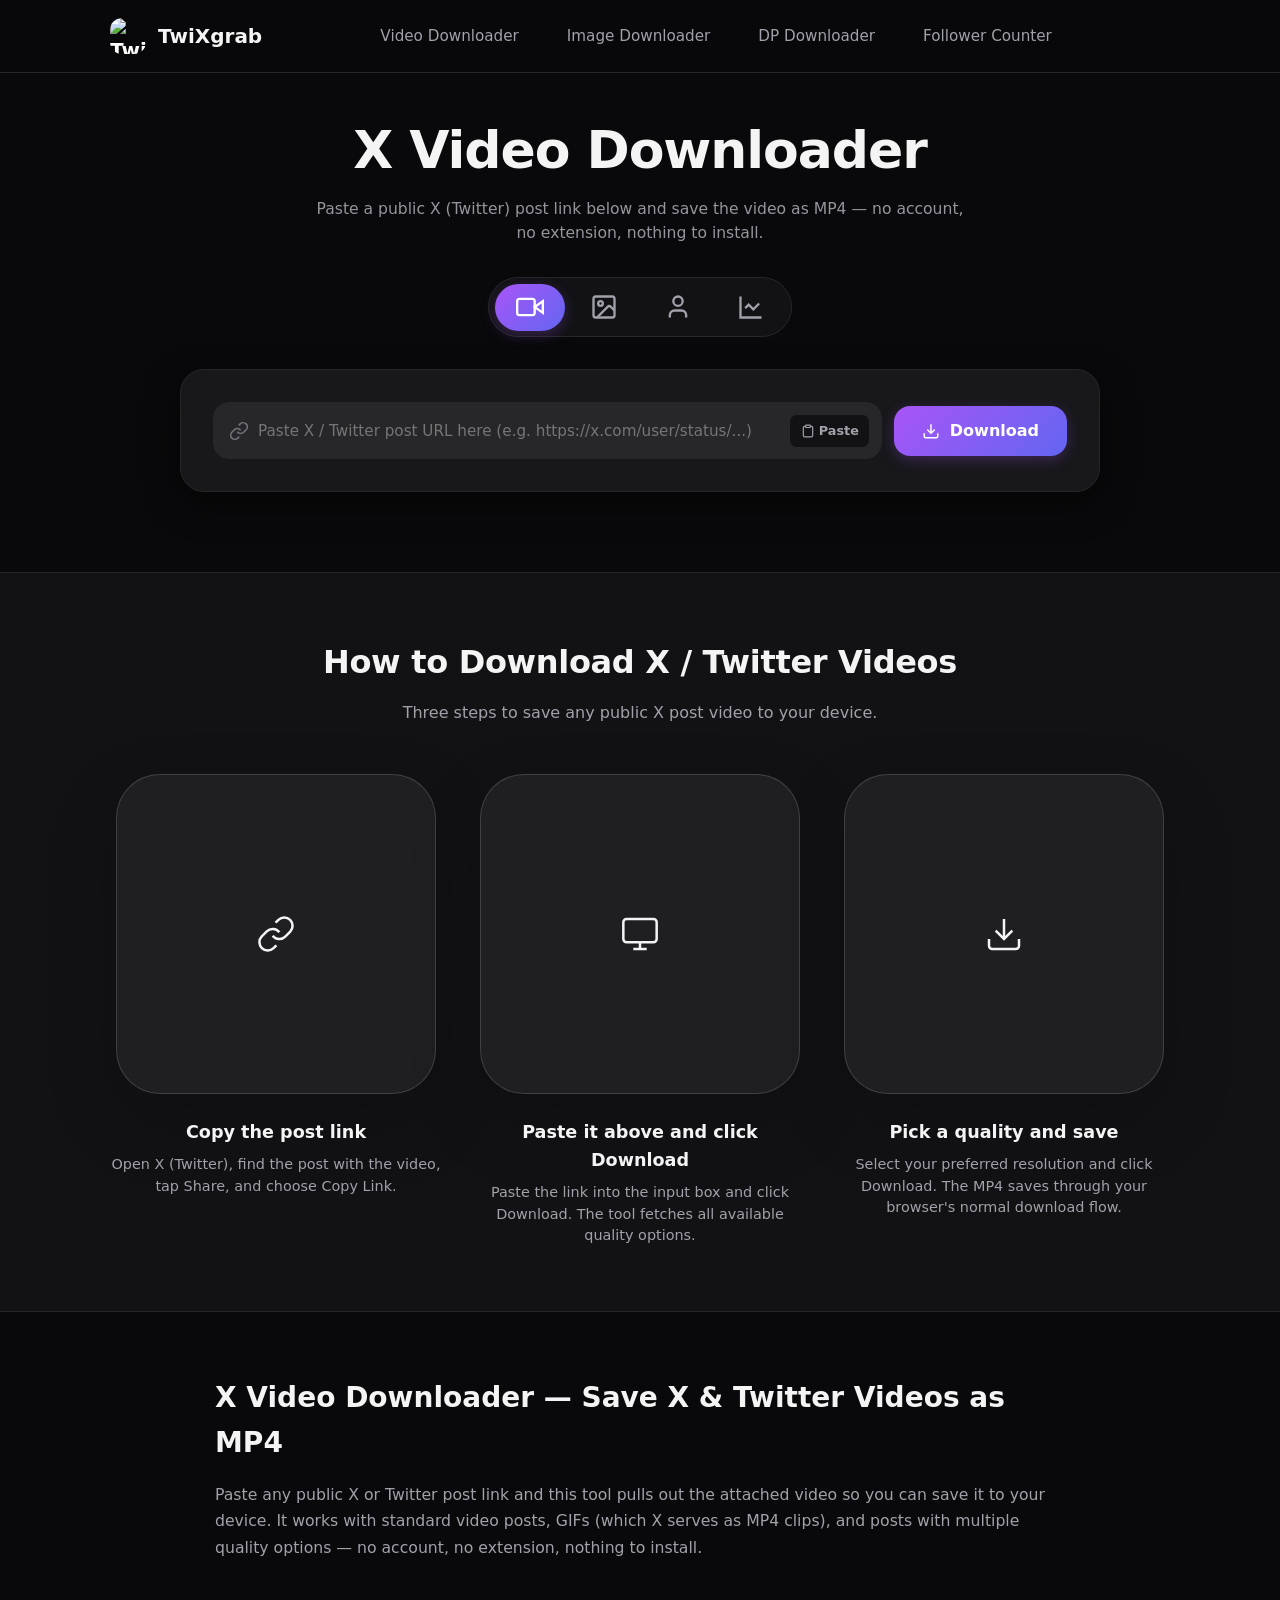
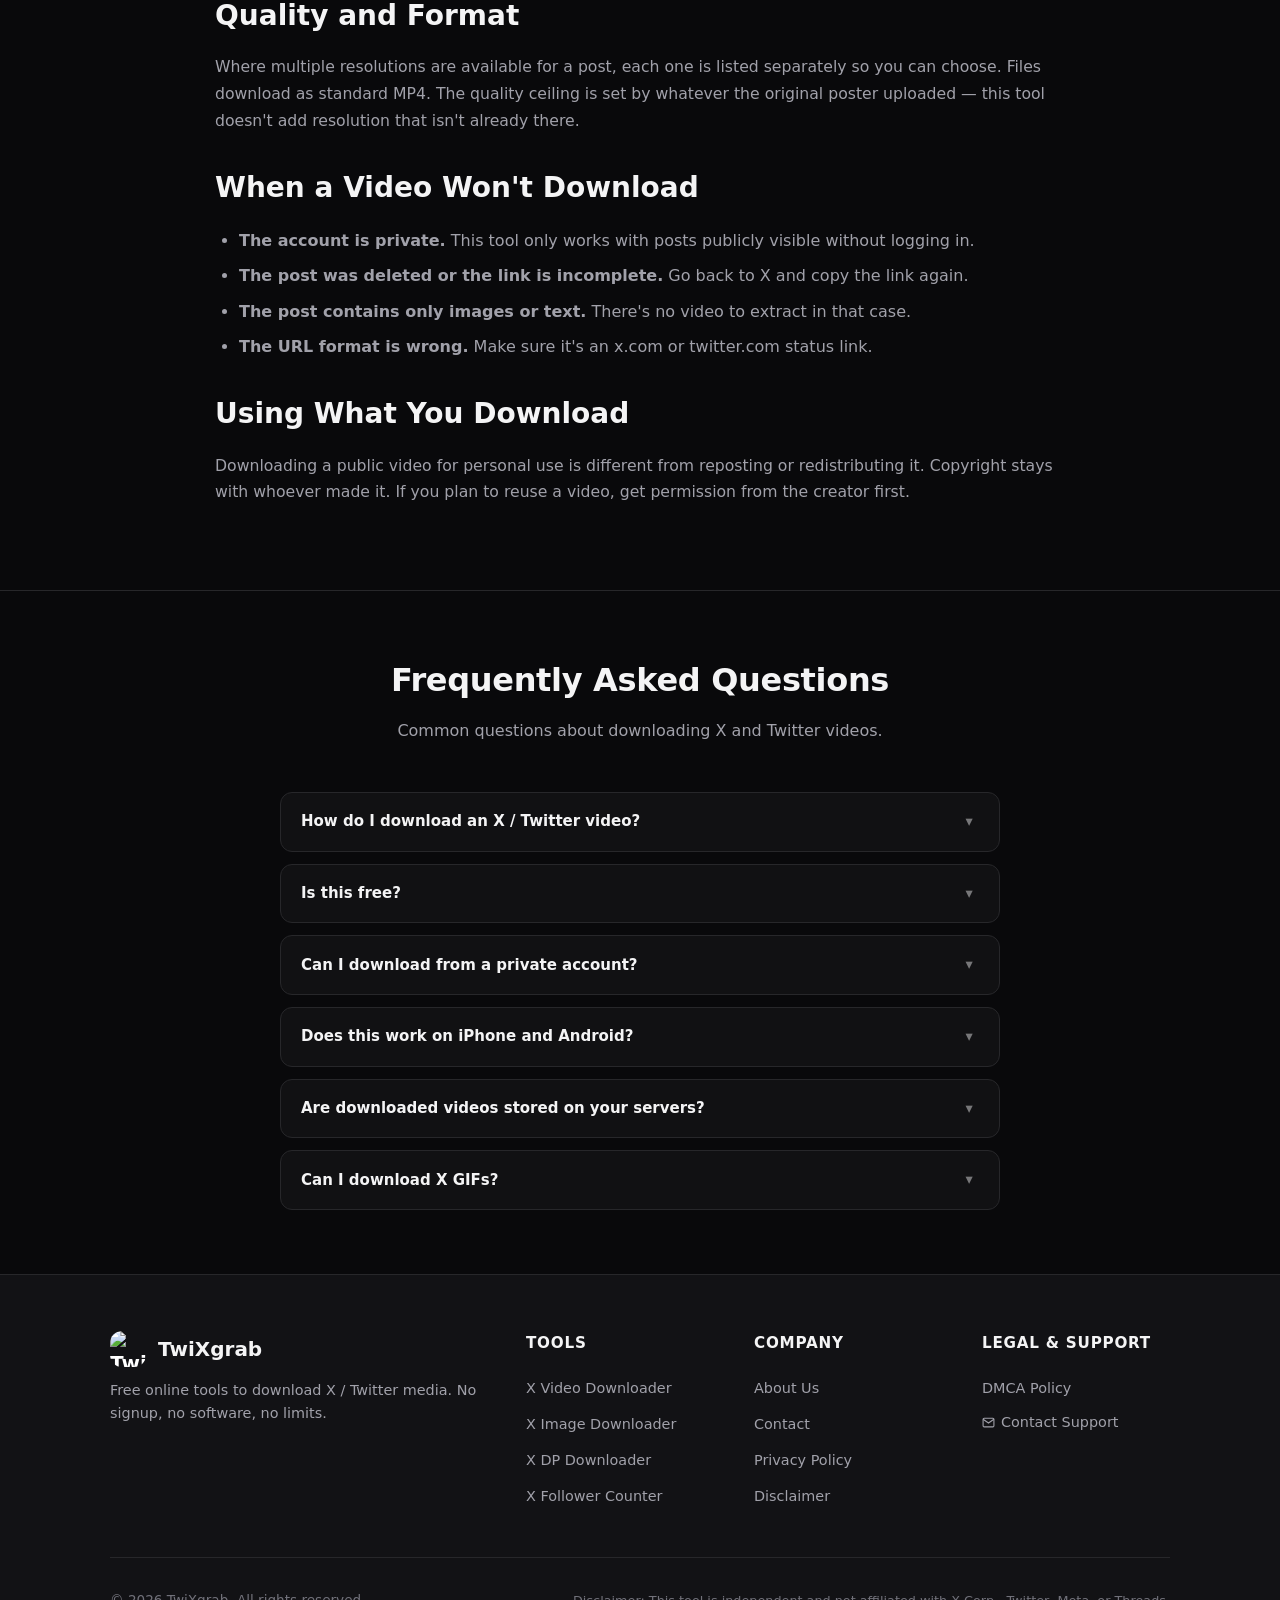
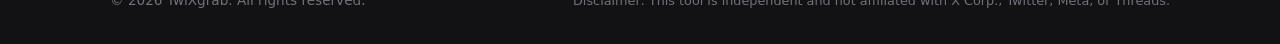
==== commit 2df1ac0f: "Add files via upload" ====
--- a/index.html
+++ b/index.html
@@ -1,403 +1,513 @@
-<!DOCTYPE html>
+﻿<!DOCTYPE html>
 <html lang="en">
 <head>
-    <meta charset="UTF-8">
-    <meta name="viewport" content="width=device-width, initial-scale=1.0">
-    <title>Twitter Video Downloader – Download X Videos Online</title>
-    <meta name="description" content="Download Twitter/X videos online for free. Fast, clean, responsive downloader with multiple quality options, direct MP4 downloads, and video preview tools. No signups required.">
-    <meta name="keywords" content="Twitter video downloader, X video downloader, download Twitter videos, download X videos, Twitter video download online, save X video">
-    
-    <!-- Open Graph / Facebook -->
-    <meta property="og:type" content="website">
-    <meta property="og:url" content="https://twitter.threadsgrab.com/">
-    <meta property="og:title" content="Twitter Video Downloader – Download X Videos Online">
-    <meta property="og:description" content="Download Twitter/X videos online for free. Fast, clean, responsive downloader with multiple quality options, direct MP4 downloads, and video preview tools.">
-    <meta property="og:image" content="https://twitter.threadsgrab.com/og-image.jpg">
-
-    <!-- Twitter -->
-    <meta property="twitter:card" content="summary_large_image">
-    <meta property="twitter:url" content="https://twitter.threadsgrab.com/">
-    <meta property="twitter:title" content="Twitter Video Downloader – Download X Videos Online">
-    <meta property="twitter:description" content="Download Twitter/X videos online for free. Fast, clean, responsive downloader with multiple quality options, direct MP4 downloads, and video preview tools.">
-    <meta property="twitter:image" content="https://twitter.threadsgrab.com/og-image.jpg">
-
-    <!-- Canonical URL -->
-    <link rel="canonical" href="https://twitter.threadsgrab.com/">
-    
-    <!-- Favicon -->
-    <link rel="icon" href="favicon.ico" type="image/x-icon">
-    
-    <!-- Fonts -->
-    <link rel="preconnect" href="https://fonts.googleapis.com">
-    <link rel="preconnect" href="https://fonts.gstatic.com" crossorigin>
-    <link href="https://fonts.googleapis.com/css2?family=Inter:wght@300;400;500;600;700&family=Outfit:wght@400;500;600;700;800&family=JetBrains+Mono:wght@400;500;600&display=swap" rel="stylesheet">
-    
-    <!-- CSS Stylesheet -->
-    <link rel="stylesheet" href="/style.css">
-
-    <!-- JSON-LD Structured Data (WebSite, WebApplication, FAQPage) -->
-    <script type="application/ld+json">
-    {
-      "@context": "https://schema.org",
-      "@type": "WebApplication",
-      "name": "X Video Downloader",
-      "url": "https://twitter.threadsgrab.com",
-      "operatingSystem": "All",
-      "applicationCategory": "UtilitiesApplication",
-      "browserRequirements": "Requires HTML5 compatible browser",
-      "description": "A web-based utility tool to download high-quality public videos and GIFs from Twitter/X posts.",
-      "offers": {
-        "@type": "Offer",
-        "price": "0.00",
-        "priceCurrency": "USD"
-      }
-    }
-    </script>
+  <meta charset="UTF-8" />
+  <meta name="viewport" content="width=device-width, initial-scale=1.0" />
+  <title>X Video Downloader - Download X / Twitter Videos Online Free</title>
+
+  <link rel="preconnect" href="https://www.googletagmanager.com" crossorigin />
+  <link rel="dns-prefetch" href="https://www.googletagmanager.com" />
+
+  <meta name="description" content="Free X (Twitter) Video Downloader. Save public X / Twitter videos as MP4 in HD quality instantly. Works on Android, iPhone, Windows, and Mac. No login or software required." />
+  <meta name="robots" content="index,follow,max-image-preview:large,max-video-preview:-1" />
+  <meta name="author" content="TwixGrab" />
+  <link rel="canonical" href="https://twitter.threadsgrab.com" />
+  <meta name="theme-color" content="#4f46e5" />
+  <meta name="referrer" content="no-referrer-when-downgrade" />
+  <meta name="format-detection" content="telephone=no" />
+
+  <meta property="og:type" content="website" />
+  <meta property="og:url" content="https://twitter.threadsgrab.com" />
+  <meta property="og:title" content="X Video Downloader - Download X / Twitter Videos Online Free" />
+  <meta property="og:description" content="Free X (Twitter) Video Downloader. Save public X / Twitter videos as MP4 instantly. No login or software required." />
+  <meta property="og:image" content="https://twitter.threadsgrab.com/og-image.jpg" />
+  <meta property="og:image:width" content="1200" />
+  <meta property="og:image:height" content="630" />
+  <meta property="og:site_name" content="TwiXgrab" />
+  <meta property="og:locale" content="en_US" />
+
+  <meta name="twitter:card" content="summary_large_image" />
+  <meta name="twitter:url" content="https://twitter.threadsgrab.com" />
+  <meta name="twitter:title" content="X Video Downloader - Download X / Twitter Videos Online Free" />
+  <meta name="twitter:description" content="Free X (Twitter) Video Downloader. Save public X / Twitter videos as MP4 instantly." />
+  <meta name="twitter:image" content="https://twitter.threadsgrab.com/og-image.jpg" />
+
+  <script type="application/ld+json">
+  {
+    "@context": "https://schema.org",
+    "@type": "WebApplication",
+    "@id": "https://twitter.threadsgrab.com/xdl/#webapp",
+    "url": "https://twitter.threadsgrab.com/xdl/",
+    "name": "X Video Downloader",
+    "applicationCategory": "MultimediaApplication",
+    "operatingSystem": "All",
+    "browserRequirements": "Requires JavaScript. Requires HTML5.",
+    "offers": { "@type": "Offer", "price": "0", "priceCurrency": "USD" }
+  }
+  </script>
+
+  <!-- Google Analytics -->
+  <script async src="https://www.googletagmanager.com/gtag/js?id=G-SP0ZHQ7HRQ"></script>
+  <script>
+  window.dataLayer = window.dataLayer || [];
+  function gtag(){dataLayer.push(arguments);}
+  gtag('js', new Date());
+  gtag('config', 'G-SP0ZHQ7HRQ');
+  </script>
+
+  <link rel="stylesheet" href="/romitkrweb.css" />
+  <link rel="icon" type="image/png" href="https://twitter.threadsgrab.com/twixgrab-favicon.png" />
+  <link rel="apple-touch-icon" sizes="180x180" href="https://twitter.threadsgrab.com/twixgrab-favicon.png" />
+
+  <style>
+    /* Quality rows injected by script.js */
+    .quality-row {
+      display: flex;
+      align-items: center;
+      justify-content: space-between;
+      gap: 1rem;
+      padding: .875rem 1rem;
+      border: 1px solid var(--border-color, rgba(255,255,255,.08));
+      border-radius: 10px;
+      margin-bottom: .625rem;
+      cursor: pointer;
+      transition: border-color .15s, background .15s;
+      background: rgba(255,255,255,.02);
+    }
+    .quality-row:hover, .quality-row.active {
+      border-color: var(--accent-primary, #7c6be8);
+      background: rgba(124,107,232,.08);
+    }
+    .quality-info { display: flex; align-items: center; gap: .75rem; }
+    .quality-badge {
+      font-size: .72rem;
+      font-weight: 700;
+      letter-spacing: .05em;
+      padding: 3px 10px;
+      border-radius: 20px;
+      background: rgba(124,107,232,.15);
+      color: var(--accent-primary, #7c6be8);
+      border: 1px solid rgba(124,107,232,.3);
+      white-space: nowrap;
+    }
+    .quality-meta h5 { font-size: .85rem; font-weight: 600; margin: 0 0 2px; color: var(--text-primary, #f0f0f5); }
+    .quality-meta p  { font-size: .75rem; margin: 0; opacity: .6; }
+    .btn-download-quality {
+      display: inline-flex;
+      align-items: center;
+      gap: 6px;
+      padding: .45rem 1rem;
+      border-radius: 8px;
+      background: var(--accent-primary, #7c6be8);
+      color: #fff;
+      font-size: .8rem;
+      font-weight: 600;
+      text-decoration: none;
+      white-space: nowrap;
+      transition: opacity .15s;
+    }
+    .btn-download-quality:hover { opacity: .85; }
+    /* FAQ accordion (script.js uses .faq-trigger and .faq-content) */
+    .xdl-faq-item {
+      background: rgba(255,255,255,.03);
+      border: 1px solid var(--border-color, rgba(255,255,255,.08));
+      border-radius: 12px;
+      margin-bottom: .75rem;
+      overflow: hidden;
+      transition: border-color .2s;
+    }
+    .xdl-faq-item:last-child { margin-bottom: 0; }
+    .xdl-faq-item.active {
+      border-color: rgba(124,107,232,.35);
+      background: rgba(124,107,232,.05);
+    }
+    .faq-trigger {
+      width: 100%;
+      display: flex;
+      align-items: center;
+      justify-content: space-between;
+      padding: 1.1rem 1.25rem;
+      background: none;
+      border: none;
+      color: var(--text-primary, #f0f0f5);
+      font-size: .9375rem;
+      font-weight: 600;
+      cursor: pointer;
+      text-align: left;
+      gap: 1.25rem;
+      line-height: 1.5;
+      transition: color .15s;
+    }
+    .faq-trigger:hover { color: var(--accent-primary, #7c6be8); }
+    .faq-trigger span:first-child { flex: 1; }
+    .faq-trigger .arrow {
+      font-size: .9rem;
+      opacity: .45;
+      transition: transform .25s ease, opacity .2s;
+      flex-shrink: 0;
+      width: 20px;
+      text-align: center;
+    }
+    .xdl-faq-item.active .faq-trigger { color: var(--accent-primary, #7c6be8); }
+    .xdl-faq-item.active .faq-trigger .arrow { transform: rotate(180deg); opacity: .8; }
+    .faq-content { max-height: 0; overflow: hidden; transition: max-height .3s ease; }
+    .faq-content p {
+      padding: 0 1.25rem 1.25rem;
+      font-size: .9rem;
+      color: var(--text-secondary, #a0a0b8);
+      margin: 0;
+      line-height: 1.75;
+    }
+    /* Modal */
+    .modal-overlay {
+      display: none;
+      position: fixed;
+      inset: 0;
+      background: rgba(0,0,0,.75);
+      z-index: 9999;
+      align-items: center;
+      justify-content: center;
+      padding: 1rem;
+    }
+    .modal-overlay.open { display: flex; }
+    .modal-card {
+      background: var(--bg-card, #1a1a2e);
+      border: 1px solid var(--border-color, rgba(255,255,255,.1));
+      border-radius: 16px;
+      padding: 2rem;
+      max-width: 520px;
+      width: 100%;
+      position: relative;
+      max-height: 80vh;
+      overflow-y: auto;
+    }
+    .modal-close {
+      position: absolute;
+      top: 1rem;
+      right: 1rem;
+      background: none;
+      border: none;
+      color: var(--text-secondary, #a0a0b8);
+      font-size: 1.5rem;
+      cursor: pointer;
+      line-height: 1;
+    }
+    .modal-header-group { display: flex; align-items: center; gap: .75rem; margin-bottom: 1.25rem; }
+    .modal-header-group h3 { margin: 0; font-size: 1.1rem; }
+    .modal-body-text p, .modal-body-text h4 { margin: 0 0 .75rem; font-size: .9rem; color: var(--text-secondary, #a0a0b8); }
+    .modal-body-text h4 { color: var(--text-primary, #f0f0f5); font-size: .95rem; margin-top: 1rem; }
+    .modal-footer { margin-top: 1.5rem; text-align: right; }
+    .btn-close { padding: .5rem 1.25rem; font-size: .875rem; }
+    /* Result box hidden until script.js shows it */
+    #resultCard { display: none; }
+    #errorCard  { display: none; }
+    #loaderState{ display: none; }
+    .skip-link{position:absolute;left:-9999px;top:auto;width:1px;height:1px;overflow:hidden;z-index:9999}
+    .skip-link:focus{position:fixed;top:0;left:0;width:auto;height:auto;padding:12px 20px;background:#4f46e5;color:#fff;font-weight:600;text-decoration:none;border-radius:0 0 6px 0;outline:2px solid #fff;outline-offset:2px}
+    .visually-hidden{position:absolute!important;width:1px;height:1px;padding:0;margin:-1px;overflow:hidden;clip:rect(0,0,0,0);white-space:nowrap;border:0}
+  </style>
 </head>
 <body>
-
-    <!-- Header Navigation -->
-    <header class="header">
-        <div className="container header-container">
-            <div class="logo-group" onclick="window.scrollTo({ top: 0, behavior: 'smooth' })">
-                <div class="logo-box">X</div>
-                <span class="logo-text">Video Downloader</span>
-            </div>
-            <nav class="nav">
-                <a href="#" onclick="window.scrollTo({ top: 0, behavior: 'smooth' }); return false;">Home</a>
-                <a href="#how-to-download">How to Download</a>
-                <a href="#faqs">FAQs</a>
-            </nav>
-            <div class="header-badge">
-                <span class="badge">v1.2.0</span>
-            </div>
-        </div>
-    </header>
-
-    <!-- Main Container -->
-    <main class="main container">
-        
-        <!-- Hero Search Section -->
-        <section class="hero-section">
-            <div class="promo-tag">
-                <svg width="14" height="14" viewBox="0 0 24 24" fill="none" stroke="currentColor" stroke-width="2"><path d="M12 2l3.09 6.26L22 9.27l-5 4.87 1.18 6.88L12 17.77l-6.18 3.25L7 14.14 2 9.27l6.91-1.01L12 2z"/></svg>
-                <span>Fast, Free, & Fully Online</span>
-            </div>
-            <h1>Twitter <span class="text-brand">Video Downloader</span></h1>
-            <p class="subtitle">Download Twitter/X videos online for free in high-quality direct MP4 resolutions.</p>
-            
-            <!-- Download Input Form -->
-            <div class="search-box-card">
-                <form id="downloaderForm" class="form-group">
-                    <div class="input-wrapper">
-                        <span class="input-icon">
-                            <svg width="20" height="20" viewBox="0 0 24 24" fill="none" stroke="currentColor" stroke-width="2"><path d="M10 13a5 5 0 0 0 7.54.54l3-3a5 5 0 0 0-7.07-7.07l-1.72 1.71"/><path d="M14 11a5 5 0 0 0-7.54-.54l-3 3a5 5 0 0 0 7.07 7.07l1.71-1.71"/></svg>
-                        </span>
-                        <input 
-                            type="url" 
-                            id="videoUrl" 
-                            placeholder="Paste Twitter/X video URL here..." 
-                            required
-                        >
-                        <div class="input-actions">
-                            <button type="button" id="clearBtn" class="clear-btn" style="display: none;">×</button>
-                            <button type="button" id="pasteBtn" class="paste-btn">
-                                <svg width="14" height="14" viewBox="0 0 24 24" fill="none" stroke="currentColor" stroke-width="2"><path d="M16 4h2a2 2 0 0 1 2 2v14a2 2 0 0 1-2 2H6a2 2 0 0 1-2-2V6a2 2 0 0 1 2-2h2"/><rect x="8" y="2" width="8" height="4" rx="1" ry="1"/></svg>
-                                <span>Paste</span>
-                            </button>
-                        </div>
-                    </div>
-                    <button type="submit" id="submitBtn" class="submit-btn">
-                        <svg width="18" height="18" viewBox="0 0 24 24" fill="none" stroke="currentColor" stroke-width="2"><path d="M21 15v4a2 2 0 0 1-2 2H5a2 2 0 0 1-2-2v-4"/><polyline points="7 10 12 15 17 10"/><line x1="12" y1="15" x2="12" y2="3"/></svg>
-                        <span>Download</span>
-                    </button>
-                </form>
-                
-                <div class="quick-try">
-                    <span>Try this example:</span>
-                    <button type="button" onclick="useExample('https://x.com/NASA/status/1679164936499879936')">https://x.com/NASA/status/1679164936499879936</button>
-                </div>
-            </div>
-        </section>
-
-        <!-- Loader State -->
-        <section id="loaderState" class="loader-state" style="display: none;">
-            <div class="spinner-box">
-                <div class="spinner"></div>
-                <p>Processing Tweet metadata... Please wait.</p>
-            </div>
-        </section>
-
-        <!-- Error Container -->
-        <section id="errorCard" class="error-card" style="display: none;">
+  <a href="#mainContent" class="skip-link">Skip to main content</a>
+
+  <!-- Header -->
+  <header class="header" id="siteHeader" role="banner">
+    <div class="container header-inner">
+      <a href="/" class="logo" id="siteLogo" aria-label="TwiXgrab - Home">
+        <img class="logo-icon" src="https://twitter.threadsgrab.com/twixgrab-favicon.png" alt="TwiXgrab Logo" width="40" height="40" loading="eager" decoding="async" />
+        <span>TwiXgrab</span>
+      </a>
+      <nav class="nav-desktop" id="desktopNav" role="navigation" aria-label="Primary Navigation">
+        <a href="/" class="nav-link">Video Downloader</a>
+        <a href="/twitter-image-downloader" class="nav-link">Image Downloader</a>
+        <a href="/twitter-dp-downloader" class="nav-link">DP Downloader</a>
+        <a href="/twitter-follower-counter" class="nav-link">Follower Counter</a>
+      </nav>
+      <div class="header-actions">
+        <button class="hamburger-btn" id="hamburgerBtn" aria-label="Toggle mobile menu" aria-expanded="false" aria-controls="mobileNav">
+          <svg xmlns="http://www.w3.org/2000/svg" width="24" height="24" viewBox="0 0 24 24" fill="none" stroke="currentColor" stroke-width="2" aria-hidden="true">
+            <line x1="4" x2="20" y1="12" y2="12"/>
+            <line x1="4" x2="20" y1="6" y2="6"/>
+            <line x1="4" x2="20" y1="18" y2="18"/>
+          </svg>
+        </button>
+      </div>
+    </div>
+  </header>
+
+  <!-- Mobile Nav -->
+  <nav class="mobile-nav" id="mobileNav" role="navigation" aria-label="Mobile Navigation">
+    <a href="/" class="nav-link">Home</a>
+    <a href="/twitter-video-downloader" class="nav-link">X Video Downloader</a>
+    <a href="/twitter-image-downloader" class="nav-link">X Image Downloader</a>
+    <a href="/twitter-dp-downloader" class="nav-link">X DP Downloader</a>
+    <a href="/twitter-follower-counter" class="nav-link">Follower Counter</a>
+    <a href="/about" class="nav-link">About Us</a>
+    <a href="/contact" class="nav-link">Contact</a>
+    <a href="/privacy-policy" class="nav-link">Privacy Policy</a>
+  </nav>
+
+  <main id="mainContent" role="main">
+
+    <!-- Hero & Downloader -->
+    <section class="hero-section" id="downloader" aria-labelledby="heroHeading">
+      <div class="container">
+        <h1 class="hero-title" id="heroHeading">X Video Downloader</h1>
+        <p class="hero-subtitle hero-subtitle-sm">
+          Paste a public X (Twitter) post link below and save the video as MP4 — no account, no extension, nothing to install.
+        </p>
+
+        <!-- Tool Tabs -->
+        <div class="tool-tabs" id="toolTabs" role="tablist" aria-label="X Downloader Tools">
+          <a href="/" class="tool-tab active" role="tab" aria-selected="true" aria-label="X Video Downloader">
+            <svg xmlns="http://www.w3.org/2000/svg" width="30" height="28" viewBox="0 0 24 24" fill="none" stroke="currentColor" stroke-width="2" aria-hidden="true"><polygon points="23 7 16 12 23 17 23 7"/><rect width="15" height="14" x="1" y="5" rx="2" ry="2"/></svg>
+          </a>
+          <a href="/twitter-image-downloader" class="tool-tab" role="tab" aria-label="X Image Downloader">
+            <svg xmlns="http://www.w3.org/2000/svg" width="30" height="28" viewBox="0 0 24 24" fill="none" stroke="currentColor" stroke-width="2" aria-hidden="true"><rect width="18" height="18" x="3" y="3" rx="2" ry="2"/><circle cx="9" cy="9" r="2"/><path d="m21 15-3.086-3.086a2 2 0 0 0-2.828 0L6 21"/></svg>
+          </a>
+          <a href="/twitter-dp-downloader" class="tool-tab" role="tab" aria-label="X DP Downloader">
+            <svg xmlns="http://www.w3.org/2000/svg" width="30" height="28" viewBox="0 0 24 24" fill="none" stroke="currentColor" stroke-width="2" aria-hidden="true"><path d="M19 21v-2a4 4 0 0 0-4-4H9a4 4 0 0 0-4 4v2"/><circle cx="12" cy="7" r="4"/></svg>
+          </a>
+          <a href="/twitter-follower-counter" class="tool-tab" role="tab" aria-label="X Follower Counter">
+            <svg xmlns="http://www.w3.org/2000/svg" width="28" height="28" viewBox="0 0 24 24" fill="none" stroke="currentColor" stroke-width="2" aria-hidden="true"><path d="M3 3v18h18"/><path d="m19 9-5 5-4-4-3 3"/></svg>
+          </a>
+        </div>
+
+        <!-- Downloader Card -->
+        <div class="downloader-card" id="downloaderCard">
+
+          <!-- FORM wraps input + button — script.js listens to #downloaderForm submit -->
+          <form id="downloaderForm">
+            <div class="input-group">
+              <div class="url-input-wrapper">
+                <label for="videoUrl" class="visually-hidden">X / Twitter post URL</label>
+                <svg class="input-icon" xmlns="http://www.w3.org/2000/svg" viewBox="0 0 24 24" fill="none" stroke="currentColor" stroke-width="2" aria-hidden="true"><path d="M10 13a5 5 0 0 0 7.54.54l3-3a5 5 0 0 0-7.07-7.07l-1.72 1.71"/><path d="M14 11a5 5 0 0 0-7.54-.54l-3 3a5 5 0 0 0 7.07 7.07l1.71-1.71"/></svg>
+                <input type="url" id="videoUrl" class="url-input" placeholder="Paste X / Twitter post URL here (e.g. https://x.com/user/status/...)" autocomplete="off" spellcheck="false" inputmode="url" />
+                <button type="button" id="clearBtn" class="clear-btn" aria-label="Clear input" style="display:none;">
+                  <svg xmlns="http://www.w3.org/2000/svg" width="14" height="14" viewBox="0 0 24 24" fill="none" stroke="currentColor" stroke-width="2" aria-hidden="true"><line x1="18" y1="6" x2="6" y2="18"/><line x1="6" y1="6" x2="18" y2="18"/></svg>
+                  Clear
+                </button>
+                <button type="button" id="pasteBtn" class="paste-btn" aria-label="Paste from clipboard">
+                  <svg xmlns="http://www.w3.org/2000/svg" width="14" height="14" viewBox="0 0 24 24" fill="none" stroke="currentColor" stroke-width="2" aria-hidden="true"><path d="M16 4h2a2 2 0 0 1 2 2v14a2 2 0 0 1-2 2H6a2 2 0 0 1-2-2V6a2 2 0 0 1 2-2h2"/><rect x="8" y="2" width="8" height="4" rx="1" ry="1"/></svg>
+                  Paste
+                </button>
+              </div>
+              <button type="submit" class="btn-primary" id="submitBtn" aria-label="Download X Video">
+                <svg xmlns="http://www.w3.org/2000/svg" width="18" height="18" viewBox="0 0 24 24" fill="none" stroke="currentColor" stroke-width="2" aria-hidden="true"><path d="M21 15v4a2 2 0 0 1-2 2H5a2 2 0 0 1-2-2v-4"/><polyline points="7 10 12 15 17 10"/><line x1="12" y1="15" x2="12" y2="3"/></svg>
+                Download
+              </button>
+            </div>
+          </form>
+
+          <!-- Loading — script.js uses loaderState.style.display -->
+          <div class="loading-box" id="loaderState" role="status" aria-live="polite">
+            <div class="spinner" role="presentation"></div>
+            <div class="loading-status" id="loadingStatus">Processing X Post...</div>
+            <div class="loading-subtext" id="loadingSubtext">Extracting video from X servers</div>
+          </div>
+
+          <!-- Error — script.js uses errorCard.style.display + errorMsg.textContent -->
+          <div class="error-box" id="errorCard" role="alert" aria-live="assertive">
+            <svg class="error-icon" xmlns="http://www.w3.org/2000/svg" viewBox="0 0 24 24" fill="none" stroke="currentColor" stroke-width="2" aria-hidden="true"><circle cx="12" cy="12" r="10"/><line x1="12" y1="8" x2="12" y2="12"/><line x1="12" y1="16" x2="12.01" y2="16"/></svg>
             <div class="error-content">
-                <svg width="20" height="20" viewBox="0 0 24 24" fill="none" stroke="currentColor" stroke-width="2"><circle cx="12" cy="12" r="10"/><line x1="12" y1="8" x2="12" y2="12"/><line x1="12" y1="16" x2="12.01" y2="16"/></svg>
-                <div class="error-text">
-                    <h4>Download Failed</h4>
-                    <p id="errorMsg">We couldn't find a downloadable video in this post. Please verify the link is public and contains video.</p>
-                </div>
-            </div>
-        </section>
-
-        <!-- Download Result UI -->
-        <section id="resultCard" class="result-card" style="display: none;">
-            <div class="result-card-inner">
-                <!-- Author Header -->
-                <div id="authorHeader" class="author-header">
-                    <img id="authorAvatar" class="author-avatar" src="" alt="User Avatar" referrerpolicy="no-referrer">
-                    <div>
-                        <h4 id="authorName" class="author-name"></h4>
-                        <p id="authorHandle" class="author-handle"></p>
-                    </div>
-                </div>
-
-                <div class="result-grid">
-                    <!-- Preview Panel -->
-                    <div class="preview-panel">
-                        <h3>Video Preview</h3>
-                        <div class="video-wrapper">
-                            <video id="previewPlayer" controls src=""></video>
-                        </div>
-                        <div class="video-meta">
-                            <div class="duration-pill">
-                                <svg width="14" height="14" viewBox="0 0 24 24" fill="none" stroke="currentColor" stroke-width="2"><circle cx="12" cy="12" r="10"/><polyline points="12 6 12 12 16 14"/></svg>
-                                <span id="videoDuration">Duration: N/A</span>
-                            </div>
-                            <div class="source-pill">
-                                <span class="indicator"></span>
-                                <span id="activeQuality">1080p Selected</span>
-                            </div>
-                        </div>
-                        <div id="captionBox" class="caption-box" style="display: none;">
-                            <span class="caption-label">CAPTION</span>
-                            <p id="captionText" class="caption-text"></p>
-                        </div>
-                    </div>
-
-                    <!-- Actions Panel -->
-                    <div class="actions-panel">
-                        <div>
-                            <h3>Available Downloads</h3>
-                            <p class="panel-desc">Select a resolution variant below to preview in the player or download directly.</p>
-                        </div>
-
-                        <!-- Qualities List -->
-                        <div id="qualitiesList" class="qualities-list">
-                            <!-- Injected dynamically by script.js -->
-                        </div>
-
-                        <!-- Mobile Save tips -->
-                        <div class="tip-box">
-                            <svg width="16" height="16" viewBox="0 0 24 24" fill="none" stroke="currentColor" stroke-width="2"><circle cx="12" cy="12" r="10"/><line x1="12" y1="16" x2="12" y2="12"/><line x1="12" y1="8" x2="12.01" y2="8"/></svg>
-                            <div class="tip-content">
-                                <strong>💡 Mobile & Browser Save Guide</strong>
-                                <p>If clicking download opens the video in a new tab, tap the three dots in the video controls and select <strong>Download</strong>, or long-press / right-click and choose <strong>Save video as...</strong></p>
-                            </div>
-                        </div>
-                    </div>
-                </div>
-            </div>
-        </section>
-
-        <!-- How to Download Section -->
-        <section id="how-to-download" class="steps-section">
-            <div class="section-header">
-                <h2>How to Download Twitter/X Videos</h2>
-                <p>Follow three simple steps to extract and save public videos onto your devices.</p>
-            </div>
-            <div class="steps-grid">
-                <div class="step-card">
-                    <div class="step-badge">01</div>
-                    <h3>Copy the Post URL</h3>
-                    <p>Open Twitter/X on a browser or application, click on the share button of the video, and click 'Copy link'.</p>
-                </div>
-                <div class="step-card">
-                    <div class="step-badge">02</div>
-                    <h3>Paste the URL</h3>
-                    <p>Navigate back to X Video Downloader and paste the post link into the input field at the top of the page.</p>
-                </div>
-                <div class="step-card">
-                    <div class="step-badge">03</div>
-                    <h3>Download the Video</h3>
-                    <p>Click 'Download', review the resolutions extracted by the parser, select your preferred quality, and save the MP4 file.</p>
-                </div>
-            </div>
-        </section>
-
-        <!-- Features Grid Section -->
-        <section class="features-section">
-            <div class="section-header">
-                <h2>Core Downloader Features</h2>
-                <p>Providing the most robust online parsing software with clean design boundaries.</p>
-            </div>
-            <div class="features-grid">
-                <div class="feature-card">
-                    <div class="icon-circle">
-                        <svg width="24" height="24" viewBox="0 0 24 24" fill="none" stroke="currentColor" stroke-width="2"><polygon points="13 2 3 14 12 14 11 22 21 10 12 10 13 2"/></svg>
-                    </div>
-                    <h3>Fast Processing</h3>
-                    <p>Our server parsing works under milliseconds, bypassing delays to give download variants instantaneously.</p>
-                </div>
-                <div class="feature-card">
-                    <div class="icon-circle">
-                        <svg width="24" height="24" viewBox="0 0 24 24" fill="none" stroke="currentColor" stroke-width="2"><circle cx="12" cy="12" r="10"/><path d="M22 4s-.7 2.1-2 3.4c1.6 10-9.4 17.3-18 11.6 2.2.1 4.4-.6 6-2C3 15.5.5 9.6 3 5c2.2 2.6 5.6 4.1 9 4-.9-4.2 4-6.6 7-3.8 1.1 0 3-1.2 3-1.2z"/></svg>
-                    </div>
-                    <h3>No Registration</h3>
-                    <p>Start downloading media right away. We do not require emails, subscriptions, or accounts.</p>
-                </div>
-                <div class="feature-card">
-                    <div class="icon-circle">
-                        <svg width="24" height="24" viewBox="0 0 24 24" fill="none" stroke="currentColor" stroke-width="2"><rect x="5" y="2" width="14" height="20" rx="2" ry="2"/><line x1="12" y1="18" x2="12.01" y2="18"/></svg>
-                    </div>
-                    <h3>Mobile Friendly</h3>
-                    <p>Our layout adapts seamlessly on tablets, iPhones, and Android smartphones, delivering large touch actions.</p>
-                </div>
-                <div class="feature-card">
-                    <div class="icon-circle">
-                        <svg width="24" height="24" viewBox="0 0 24 24" fill="none" stroke="currentColor" stroke-width="2"><circle cx="12" cy="12" r="10"/><polyline points="12 6 12 12 16 14"/></svg>
-                    </div>
-                    <h3>Free to Use</h3>
-                    <p>Enjoy unthrottled bandwidth speeds and complete catalog access without hidden upgrades or pricing.</p>
-                </div>
-                <div class="feature-card">
-                    <div class="icon-circle">
-                        <svg width="24" height="24" viewBox="0 0 24 24" fill="none" stroke="currentColor" stroke-width="2"><path d="M12 22s8-4 8-10V5l-8-3-8 3v7c0 6 8 10 8 10z"/></svg>
-                    </div>
-                    <h3>Direct Source URLs</h3>
-                    <p>All extraction pipelines point directly to official Twitter CDN files, preventing malicious third-party middleware.</p>
-                </div>
-                <div class="feature-card">
-                    <div class="icon-circle">
-                        <svg width="24" height="24" viewBox="0 0 24 24" fill="none" stroke="currentColor" stroke-width="2"><path d="M17 21v-2a4 4 0 0 0-4-4H5a4 4 0 0 0-4 4v2"/><circle cx="9" cy="7" r="4"/><path d="M23 21v-2a4 4 0 0 0-3-3.87"/><path d="M16 3.13a4 4 0 0 1 0 7.75"/></svg>
-                    </div>
-                    <h3>Multiple Qualities</h3>
-                    <p>Provides multiple options including 1080p, 720p, 480p, and 360p, based on how the post was uploaded.</p>
-                </div>
-            </div>
-        </section>
-
-        <!-- FAQs Section -->
-        <section id="faqs" class="faq-section">
-            <div class="section-header">
-                <h2>Frequently Asked Questions</h2>
-                <p>Read answers to the most common questions regarding Twitter/X video downloads.</p>
-            </div>
-            <div class="faq-accordion">
-                <div class="faq-item">
-                    <button class="faq-trigger">
-                        <span>What is X Video Downloader?</span>
-                        <span class="arrow">&#9662;</span>
-                    </button>
-                    <div class="faq-content">
-                        <p>X Video Downloader is a secure, clean, and extremely fast web-based software designed to parse public Twitter/X post links and extract direct download variants of videos and GIFs in MP4 format.</p>
-                    </div>
-                </div>
-                <div class="faq-item">
-                    <button class="faq-trigger">
-                        <span>How do I download a video from Twitter/X?</span>
-                        <span class="arrow">&#9662;</span>
-                    </button>
-                    <div class="faq-content">
-                        <p>To save a video, copy the URL of the public tweet, paste it in the downloader input box on this website, click the 'Download' button, select a quality variant, and save the resulting MP4 directly to your device.</p>
-                    </div>
-                </div>
-                <div class="faq-item">
-                    <button class="faq-trigger">
-                        <span>Can I download videos on mobile devices?</span>
-                        <span class="arrow">&#9662;</span>
-                    </button>
-                    <div class="faq-content">
-                        <p>Yes, X Video Downloader works beautifully on both iOS (Safari) and Android (Chrome or any native browser). See our save guide for tips on saving videos to your gallery.</p>
-                    </div>
-                </div>
-                <div class="faq-item">
-                    <button class="faq-trigger">
-                        <span>Is the Twitter/X Video Downloader free?</span>
-                        <span class="arrow">&#9662;</span>
-                    </button>
-                    <div class="faq-content">
-                        <p>Yes, our tool is 100% free with no hidden charges, subscription fees, download caps, or watermarks.</p>
-                    </div>
-                </div>
-                <div class="faq-item">
-                    <button class="faq-trigger">
-                        <span>Why can't I download a video?</span>
-                        <span class="arrow">&#9662;</span>
-                    </button>
-                    <div class="faq-content">
-                        <p>Downloading will fail if the post is deleted, if the tweet belongs to a private account, if the URL format is incorrect, or if the post only contains plain text, images, or non-native video links.</p>
-                    </div>
-                </div>
-                <div class="faq-item">
-                    <button class="faq-trigger">
-                        <span>Can I download videos from private accounts?</span>
-                        <span class="arrow">&#9662;</span>
-                    </button>
-                    <div class="faq-content">
-                        <p>No, we strictly respect user privacy and copyright rules. Our parser does not have permissions to access or extract media from private profiles or locked accounts.</p>
-                    </div>
-                </div>
-                <div class="faq-item">
-                    <button class="faq-trigger">
-                        <span>Do you store downloaded videos on your servers?</span>
-                        <span class="arrow">&#9662;</span>
-                    </button>
-                    <div class="faq-content">
-                        <p>We do not store, copy, or log files on our servers. The video links provided originate directly from Twitter/X content networks, meaning all downloading happens directly between you and Twitter's media hosting server.</p>
-                    </div>
-                </div>
-                <div class="faq-item">
-                    <button class="faq-trigger">
-                        <span>Is it legal to download Twitter/X videos?</span>
-                        <span class="arrow">&#9662;</span>
-                    </button>
-                    <div class="faq-content">
-                        <p>Downloading content is permitted for personal use, offline archiving, and educational analysis. However, you should respect fair use guidelines and avoid copying or redistributing copyrighted work without explicit creator consent.</p>
-                    </div>
-                </div>
-            </div>
-        </section>
-    </main>
-
-    <!-- Footer -->
-    <footer class="footer">
-        <div class="container footer-container">
-            <div class="footer-meta">
-                <div class="logo-group">
-                    <div class="logo-box">X</div>
-                    <span class="logo-text">X Video Downloader</span>
-                </div>
-                <p class="footer-desc">An independent, lightweight utility tool built for secure offline archiving, educational preservation, and personal video downloads.</p>
-            </div>
-            
-            <div class="footer-links">
-                <a href="#" onclick="showModal('about'); return false;">About</a>
-                <a href="#" onclick="showModal('contact'); return false;">Contact</a>
-                <a href="#" onclick="showModal('privacy'); return false;">Privacy Policy</a>
-                <a href="#" onclick="showModal('terms'); return false;">Terms of Service</a>
-                <a href="#" onclick="showModal('disclaimer'); return false;">Disclaimer</a>
-                <a href="#" onclick="showModal('dmca'); return false;">DMCA</a>
-            </div>
-        </div>
-        
-        <div class="container footer-copyright">
-            <p class="footer-disclaimer"><strong>Disclaimer:</strong> This website is an independent third-party tool and is not affiliated with, endorsed by, or sponsored by X Corp. or Twitter. All copyrights, brand logos, and media files remain the property of their respective owners.</p>
-            <p class="copyright-text">&copy; 2026 X Video Downloader. All rights reserved.</p>
-        </div>
-    </footer>
-
-    <!-- Universal Static Modals System -->
-    <div id="modalOverlay" class="modal-overlay" style="display: none;">
-        <div class="modal-card">
-            <button class="modal-close" onclick="closeModal()">&times;</button>
-            <div id="modalContent"></div>
-            <div class="modal-footer">
-                <button class="btn-close" onclick="closeModal()">Close Panel</button>
-            </div>
-        </div>
+              <h4 id="errorTitle">Unable to Process Request</h4>
+              <p id="errorMsg">Please check the URL and make sure the post is publicly viewable.</p>
+            </div>
+          </div>
+
+          <!-- Result — script.js sets resultCard.style.display = "block" to show -->
+          <div id="resultCard" role="region" aria-live="polite" style="margin-top:1.5rem;">
+
+            <!-- Author — script.js sets authorHeader.style.display = "flex" -->
+            <div id="authorHeader" style="display:none;align-items:center;gap:.75rem;margin-bottom:1rem;">
+              <img id="authorAvatar" src="" alt="Author avatar" width="36" height="36" referrerpolicy="no-referrer" style="border-radius:50%;object-fit:cover;" />
+              <div>
+                <div id="authorName" style="font-weight:600;font-size:.95rem;color:var(--text-primary,#f0f0f5);"></div>
+                <div id="authorHandle" style="font-size:.82rem;opacity:.6;"></div>
+              </div>
+            </div>
+
+            <!-- Video Preview -->
+            <div style="border-radius:12px;overflow:hidden;background:#000;margin-bottom:1rem;">
+              <video id="previewPlayer" controls style="width:100%;max-height:380px;display:block;"></video>
+            </div>
+
+            <!-- Duration + active quality -->
+            <div style="display:flex;gap:12px;margin-bottom:.75rem;align-items:center;flex-wrap:wrap;font-size:.82rem;color:var(--text-secondary,#a0a0b8);">
+              <span id="videoDuration">Duration: N/A</span>
+              <span id="activeQuality" style="color:var(--accent-primary,#7c6be8);font-weight:600;"></span>
+            </div>
+
+            <!-- Caption — script.js sets captionBox.style.display = "block" -->
+            <div id="captionBox" style="display:none;margin-bottom:1rem;padding:.75rem 1rem;background:rgba(255,255,255,.03);border-radius:8px;border-left:3px solid var(--accent-primary,#7c6be8);">
+              <p id="captionText" style="font-size:.875rem;opacity:.8;font-style:italic;margin:0;color:var(--text-secondary,#a0a0b8);"></p>
+            </div>
+
+            <!-- Qualities — script.js injects .quality-row divs here -->
+            <div style="margin-bottom:1rem;">
+              <p style="font-size:.78rem;opacity:.55;margin:0 0 .6rem;text-transform:uppercase;letter-spacing:.06em;">Select quality to download</p>
+              <div id="qualitiesList"></div>
+            </div>
+
+          </div><!-- end #resultCard -->
+
+        </div><!-- end .downloader-card -->
+      </div>
+    </section>
+
+    <!-- Steps -->
+    <section class="steps-section" id="how-to-download" aria-labelledby="stepsHeading">
+      <div class="container">
+        <div class="section-header">
+          <h2 class="section-title" id="stepsHeading">How to Download X / Twitter Videos</h2>
+          <p class="section-subtitle">Three steps to save any public X post video to your device.</p>
+        </div>
+        <div class="steps-grid">
+          <article class="step-card">
+            <div class="step-icon"><svg xmlns="http://www.w3.org/2000/svg" width="40" height="40" viewBox="0 0 24 24" fill="none" stroke="currentColor" stroke-width="1.5" aria-hidden="true"><path d="M10 13a5 5 0 0 0 7.54.54l3-3a5 5 0 0 0-7.07-7.07l-1.72 1.71"/><path d="M14 11a5 5 0 0 0-7.54-.54l-3 3a5 5 0 0 0 7.07 7.07l1.71-1.71"/></svg></div>
+            <h3>Copy the post link</h3>
+            <p>Open X (Twitter), find the post with the video, tap Share, and choose Copy Link.</p>
+          </article>
+          <article class="step-card">
+            <div class="step-icon"><svg xmlns="http://www.w3.org/2000/svg" width="40" height="40" viewBox="0 0 24 24" fill="none" stroke="currentColor" stroke-width="1.5" aria-hidden="true"><rect x="2" y="3" width="20" height="14" rx="2"/><path d="M8 21h8M12 17v4"/></svg></div>
+            <h3>Paste it above and click Download</h3>
+            <p>Paste the link into the input box and click Download. The tool fetches all available quality options.</p>
+          </article>
+          <article class="step-card">
+            <div class="step-icon"><svg xmlns="http://www.w3.org/2000/svg" width="40" height="40" viewBox="0 0 24 24" fill="none" stroke="currentColor" stroke-width="1.5" aria-hidden="true"><path d="M21 15v4a2 2 0 0 1-2 2H5a2 2 0 0 1-2-2v-4"/><polyline points="7 10 12 15 17 10"/><line x1="12" y1="15" x2="12" y2="3"/></svg></div>
+            <h3>Pick a quality and save</h3>
+            <p>Select your preferred resolution and click Download. The MP4 saves through your browser's normal download flow.</p>
+          </article>
+        </div>
+      </div>
+    </section>
+
+    <!-- Info -->
+    <section class="info-section" aria-labelledby="infoHeading">
+      <div class="container">
+        <article class="info-content">
+          <h2 id="infoHeading">X Video Downloader — Save X &amp; Twitter Videos as MP4</h2>
+          <p>Paste any public X or Twitter post link and this tool pulls out the attached video so you can save it to your device. It works with standard video posts, GIFs (which X serves as MP4 clips), and posts with multiple quality options — no account, no extension, nothing to install.</p>
+
+          <h2 id="infoQualityHeading">Quality and Format</h2>
+          <p>Where multiple resolutions are available for a post, each one is listed separately so you can choose. Files download as standard MP4. The quality ceiling is set by whatever the original poster uploaded — this tool doesn't add resolution that isn't already there.</p>
+
+          <h2 id="infoWontWorkHeading">When a Video Won't Download</h2>
+          <ul>
+            <li><strong>The account is private.</strong> This tool only works with posts publicly visible without logging in.</li>
+            <li><strong>The post was deleted or the link is incomplete.</strong> Go back to X and copy the link again.</li>
+            <li><strong>The post contains only images or text.</strong> There's no video to extract in that case.</li>
+            <li><strong>The URL format is wrong.</strong> Make sure it's an x.com or twitter.com status link.</li>
+          </ul>
+
+          <h2 id="infoLegalHeading">Using What You Download</h2>
+          <p>Downloading a public video for personal use is different from reposting or redistributing it. Copyright stays with whoever made it. If you plan to reuse a video, get permission from the creator first.</p>
+        </article>
+      </div>
+    </section>
+
+    <!-- FAQ — uses .faq-trigger + .faq-content as script.js expects -->
+    <section class="faq-section" id="faqs" aria-labelledby="faqHeading">
+      <div class="container">
+        <div class="section-header">
+          <h2 class="section-title" id="faqHeading">Frequently Asked Questions</h2>
+          <p class="section-subtitle">Common questions about downloading X and Twitter videos.</p>
+        </div>
+
+        <div style="max-width:720px;margin:0 auto;">
+          <div class="xdl-faq-item faq-item">
+            <button class="faq-trigger"><span>How do I download an X / Twitter video?</span><span class="arrow">&#9662;</span></button>
+            <div class="faq-content"><p>Copy the post URL from X or Twitter, paste it into the input box above, and click Download. Select your preferred quality and save the MP4 to your device.</p></div>
+          </div>
+          <div class="xdl-faq-item faq-item">
+            <button class="faq-trigger"><span>Is this free?</span><span class="arrow">&#9662;</span></button>
+            <div class="faq-content"><p>Yes — no sign-up, no fees, no watermarks.</p></div>
+          </div>
+          <div class="xdl-faq-item faq-item">
+            <button class="faq-trigger"><span>Can I download from a private account?</span><span class="arrow">&#9662;</span></button>
+            <div class="faq-content"><p>No. This only works with public posts. Private accounts can't be accessed, and it isn't built to get around that.</p></div>
+          </div>
+          <div class="xdl-faq-item faq-item">
+            <button class="faq-trigger"><span>Does this work on iPhone and Android?</span><span class="arrow">&#9662;</span></button>
+            <div class="faq-content"><p>Yes. It works in any mobile browser — Safari on iOS, Chrome on Android — no app required.</p></div>
+          </div>
+          <div class="xdl-faq-item faq-item">
+            <button class="faq-trigger"><span>Are downloaded videos stored on your servers?</span><span class="arrow">&#9662;</span></button>
+            <div class="faq-content"><p>No. Video links come directly from X's CDN and are passed to your browser; nothing is stored afterward.</p></div>
+          </div>
+          <div class="xdl-faq-item faq-item">
+            <button class="faq-trigger"><span>Can I download X GIFs?</span><span class="arrow">&#9662;</span></button>
+            <div class="faq-content"><p>Yes — X GIFs are short MP4 video files, so they download the same way as a regular video.</p></div>
+          </div>
+        </div>
+      </div>
+    </section>
+
+  </main>
+
+  <!-- Footer -->
+  <footer class="footer" role="contentinfo">
+    <div class="container">
+      <div class="footer-grid">
+        <div class="footer-col">
+          <a href="/" class="logo" aria-label="TwiXgrab Home">
+            <img class="logo-icon" src="https://twitter.threadsgrab.com/twixgrab-favicon.png" alt="TwiXgrab Logo" width="40" height="40" loading="lazy" decoding="async" />
+            <span>TwiXgrab</span>
+          </a>
+          <p>Free online tools to download X / Twitter media. No signup, no software, no limits.</p>
+        </div>
+        <div class="footer-col">
+          <h4>Tools</h4>
+          <ul class="footer-links">
+            <li><a href="/">X Video Downloader</a></li>
+            <li><a href="/twitter-image-downloader">X Image Downloader</a></li>
+            <li><a href="/twitter-dp-downloader">X DP Downloader</a></li>
+            <li><a href="/twitter-follower-counter">X Follower Counter</a></li>
+          </ul>
+        </div>
+        <div class="footer-col">
+          <h4>Company</h4>
+          <ul class="footer-links">
+            <li><a href="/about">About Us</a></li>
+            <li><a href="/contact">Contact</a></li>
+            <li><a href="/privacy-policy">Privacy Policy</a></li>
+            <li><a href="/disclaimer">Disclaimer</a></li>
+          </ul>
+        </div>
+        <div class="footer-col">
+          <h4>Legal &amp; Support</h4>
+          <ul class="footer-links">
+            <li><a href="/disclaimer">DMCA Policy</a></li>
+            <li>
+              <a href="mailto:contact.themistero@gmail.com" class="footer-link-email">
+                <svg width="13" height="13" viewBox="0 0 24 24" fill="none" stroke="currentColor" stroke-width="2" aria-hidden="true"><path d="M4 4h16c1.1 0 2 .9 2 2v12c0 1.1-.9 2-2 2H4c-1.1 0-2-.9-2-2V6c0-1.1.9-2 2-2z"/><polyline points="22,6 12,13 2,6"/></svg>
+                Contact Support
+              </a>
+            </li>
+          </ul>
+        </div>
+      </div>
+      <div class="footer-bottom">
+        <div>&copy; 2026 TwiXgrab. All rights reserved.</div>
+        <div class="footer-disclaimer-note">Disclaimer: This tool is independent and not affiliated with X Corp., Twitter, Meta, or Threads.</div>
+      </div>
     </div>
-
-    <!-- JavaScript File -->
-    <script src="/script.js" defer></script>
+  </footer>
+
+  <!-- Modal overlay — id="modalOverlay" + id="modalContent" required by script.js -->
+  <div id="modalOverlay" class="modal-overlay">
+    <div class="modal-card">
+      <button class="modal-close" onclick="closeModal()" aria-label="Close">&times;</button>
+      <div id="modalContent"></div>
+      <div class="modal-footer">
+        <button class="btn-primary btn-close" onclick="closeModal()">Close</button>
+      </div>
+    </div>
+  </div>
+
+  <!-- script.js untouched — handles all download logic -->
+  <script src="/ahome.js"></script>
+  <!-- romitp.js handles mobile nav -->
+  <script src="/romitp.js"></script>
 </body>
 </html>
--- a/romitkrweb.css
+++ b/romitkrweb.css
@@ -0,0 +1,2552 @@
+/* ==========================================================================
+   Threads Downloader - Modern Responsive CSS System
+   Supports Dark Mode (Default) & Light Mode
+   ========================================================================== */
+
+/* CSS Variables & Color Palette */
+:root {
+  /* Colors - Dark Theme (Default) */
+  --bg-primary: #09090b;
+  --bg-surface: #121215;
+  --bg-card: #18181b;
+  --bg-card-hover: #222226;
+  --bg-input: #27272a;
+  
+  --text-primary: #f4f4f5;
+  --text-secondary: #a1a1aa;
+  --text-muted: #71717a;
+  
+  --accent-primary: #8b5cf6;
+  --accent-hover: #7c3aed;
+  --accent-light: rgba(139, 92, 246, 0.15);
+  --accent-gradient: linear-gradient(135deg, #a855f7 0%, #6366f1 100%);
+  --accent-glow: rgba(168, 85, 247, 0.25);
+  
+  --border-color: #27272a;
+  --border-hover: #3f3f46;
+  --shadow-color: rgba(0, 0, 0, 0.5);
+  
+  --success-bg: rgba(16, 185, 129, 0.12);
+  --success-text: #34d399;
+  --error-bg: rgba(239, 68, 68, 0.12);
+  --error-text: #f87171;
+  --warning-bg: rgba(245, 158, 11, 0.12);
+  --warning-text: #fbbf24;
+
+  /* Typography */
+  --font-sans: system-ui, -apple-system, BlinkMacSystemFont, 'Segoe UI', Roboto, Helvetica, Arial, sans-serif;
+  
+  /* Radii */
+  --radius-sm: 8px;
+  --radius-md: 12px;
+  --radius-lg: 16px;
+  --radius-xl: 24px;
+  --radius-pill: 9999px;
+
+  /* Transitions */
+  --transition-fast: 0.15s ease;
+  --transition-normal: 0.25s ease;
+  --transition-slow: 0.35s ease;
+
+  /* Containers */
+  --container-max: 1100px;
+}
+
+/* Light Theme Variables */
+[data-theme="light"] {
+  --bg-primary: #f8fafc;
+  --bg-surface: #ffffff;
+  --bg-card: #ffffff;
+  --bg-card-hover: #f1f5f9;
+  --bg-input: #f1f5f9;
+  
+  --text-primary: #0f172a;
+  --text-secondary: #475569;
+  --text-muted: #64748b;
+  
+  --accent-primary: #7c3aed;
+  --accent-hover: #6d28d9;
+  --accent-light: rgba(124, 58, 237, 0.08);
+  --accent-gradient: linear-gradient(135deg, #7c3aed 0%, #4f46e5 100%);
+  --accent-glow: rgba(124, 58, 237, 0.15);
+  
+  --border-color: #e2e8f0;
+  --border-hover: #cbd5e1;
+  --shadow-color: rgba(15, 23, 42, 0.08);
+  
+  --success-bg: #ecfdf5;
+  --success-text: #059669;
+  --error-bg: #fef2f2;
+  --error-text: #dc2626;
+  --warning-bg: #fffbeb;
+  --warning-text: #d97706;
+}
+
+/* Reset & Base Styles */
+*, *::before, *::after {
+  box-sizing: border-box;
+  margin: 0;
+  padding: 0;
+}
+
+html {
+  font-family: var(--font-sans);
+  background-color: var(--bg-primary);
+  color: var(--text-primary);
+  line-height: 1.6;
+  scroll-behavior: smooth;
+  -webkit-font-smoothing: antialiased;
+}
+
+body {
+  min-height: 100vh;
+  display: flex;
+  flex-direction: column;
+  background-color: var(--bg-primary);
+  color: var(--text-primary);
+  transition: background-color var(--transition-normal), color var(--transition-normal);
+  overflow-x: hidden;
+  position: relative;
+}
+
+body::before {
+  display: none;
+}
+
+a {
+  color: var(--accent-primary);
+  text-decoration: none;
+  transition: color var(--transition-fast);
+}
+
+a:hover {
+  color: var(--accent-hover);
+}
+
+img, video {
+  max-width: 100%;
+  height: auto;
+  display: block;
+}
+
+button, input, select, textarea {
+  font: inherit;
+  color: inherit;
+}
+
+button {
+  cursor: pointer;
+  border: none;
+  background: none;
+}
+
+/* Layout Containers */
+.container {
+  width: 100%;
+  max-width: var(--container-max);
+  margin: 0 auto;
+  padding: 0 1.25rem;
+}
+
+/* Header & Navigation */
+.header {
+  position: sticky;
+  top: 0;
+  z-index: 100;
+  background-color: rgba(9, 9, 11, 0.85);
+  backdrop-filter: blur(12px);
+  -webkit-backdrop-filter: blur(12px);
+  border-bottom: 1px solid var(--border-color);
+  transition: background-color var(--transition-normal);
+}
+
+[data-theme="light"] .header {
+  background-color: rgba(248, 250, 252, 0.85);
+}
+
+.header-inner {
+  display: flex;
+  align-items: center;
+  justify-content: space-between;
+  height: 4.5rem;
+}
+
+.logo {
+  display: flex;
+  align-items: center;
+  gap: 0.75rem;
+  font-weight: 700;
+  font-size: 1.25rem;
+  color: var(--text-primary);
+  text-decoration: none;
+}
+
+.logo-icon {
+  width: 2.25rem;
+  height: 2.25rem;
+  background: var(--accent-gradient);
+  border-radius: var(--radius-md);
+  display: flex;
+  align-items: center;
+  justify-content: center;
+  color: #ffffff;
+  box-shadow: 0 4px 12px var(--accent-glow);
+  flex-shrink: 0;
+}
+
+.logo img.logo-icon {
+  padding: 0;
+  object-fit: cover;
+  background: transparent;
+  box-shadow: none;
+}
+
+.logo-icon svg {
+  width: 1.35rem;
+  height: 1.35rem;
+}
+
+.logo-badge {
+  font-size: 0.65rem;
+  text-transform: uppercase;
+  letter-spacing: 0.05em;
+  background: var(--accent-light);
+  color: var(--accent-primary);
+  padding: 0.15rem 0.5rem;
+  border-radius: var(--radius-pill);
+  font-weight: 600;
+}
+
+.nav-desktop {
+  display: flex;
+  align-items: center;
+  gap: 1.5rem;
+}
+
+.nav-link {
+  color: var(--text-secondary);
+  font-weight: 500;
+  font-size: 0.95rem;
+  padding: 0.5rem 0.75rem;
+  border-radius: var(--radius-sm);
+  transition: color var(--transition-fast), background-color var(--transition-fast);
+}
+
+.nav-link:hover, .nav-link.active {
+  color: var(--text-primary);
+  background-color: var(--bg-card-hover);
+}
+
+.header-actions {
+  display: flex;
+  align-items: center;
+  gap: 0.75rem;
+}
+
+.theme-toggle-btn {
+  width: 2.5rem;
+  height: 2.5rem;
+  border-radius: var(--radius-pill);
+  background-color: var(--bg-surface);
+  border: 1px solid var(--border-color);
+  color: var(--text-primary);
+  display: flex;
+  align-items: center;
+  justify-content: center;
+  transition: all var(--transition-fast);
+}
+
+.theme-toggle-btn:hover {
+  background-color: var(--bg-card-hover);
+  border-color: var(--border-hover);
+  transform: translateY(-1px);
+}
+
+.hamburger-btn {
+  display: none;
+  width: 2.5rem;
+  height: 2.5rem;
+  border-radius: var(--radius-md);
+  background-color: var(--bg-surface);
+  border: 1px solid var(--border-color);
+  color: var(--text-primary);
+  align-items: center;
+  justify-content: center;
+}
+
+/* Mobile Nav Drawer */
+.mobile-nav {
+  display: none;
+  position: fixed;
+  top: 4.5rem;
+  left: 0;
+  right: 0;
+  bottom: 0;
+  background-color: var(--bg-primary);
+  z-index: 99;
+  padding: 1.5rem;
+  flex-direction: column;
+  gap: 1rem;
+  border-top: 1px solid var(--border-color);
+  overflow-y: auto;
+}
+
+.mobile-nav.open {
+  display: flex;
+}
+
+.mobile-nav .nav-link {
+  font-size: 1.1rem;
+  padding: 0.85rem 1rem;
+  border-radius: var(--radius-md);
+  background-color: var(--bg-surface);
+}
+
+/* Hero & Downloader Section */
+.hero-section {
+  padding: 3rem 0 2rem;
+  text-align: center;
+}
+
+.hero-pill {
+  display: inline-flex;
+  align-items: center;
+  gap: 0.5rem;
+  padding: 0.35rem 1rem;
+  border-radius: var(--radius-pill);
+  background-color: var(--accent-light);
+  color: var(--accent-primary);
+  font-size: 0.85rem;
+  font-weight: 600;
+  margin-bottom: 1.25rem;
+  border: 1px solid rgba(139, 92, 246, 0.2);
+}
+
+.update-box {
+  margin: 2rem auto 0;
+  max-width: 780px;
+  background: rgba(255,255,255,0.04);
+  border: 1px solid rgba(255,255,255,0.12);
+  border-radius: var(--radius-xl);
+  padding: 1.5rem;
+  text-align: left;
+  box-shadow: 0 20px 50px rgba(0, 0, 0, 0.18);
+  backdrop-filter: blur(16px);
+  -webkit-backdrop-filter: blur(16px);
+}
+
+.update-box-header {
+  display: flex;
+  align-items: center;
+  gap: 0.85rem;
+  margin-bottom: 1rem;
+}
+
+.update-icon {
+  display: inline-flex;
+  align-items: center;
+  justify-content: center;
+  width: 2.5rem;
+  height: 2.5rem;
+  border-radius: 50%;
+  background: rgba(124, 58, 237, 0.18);
+  color: #fff;
+  font-size: 1rem;
+}
+
+.update-box h2 {
+  font-size: 1.1rem;
+  margin: 0;
+  color: var(--text-primary);
+}
+
+.update-items {
+  display: grid;
+  gap: 1rem;
+  max-height: 310px;
+  overflow-y: auto;
+  padding-right: 0.25rem;
+}
+
+.update-items::-webkit-scrollbar {
+  width: 8px;
+}
+
+.update-items::-webkit-scrollbar-track {
+  background: transparent;
+}
+
+.update-items::-webkit-scrollbar-thumb {
+  background: rgba(139, 92, 246, 0.45);
+  border-radius: 999px;
+}
+
+.update-items::-webkit-scrollbar-thumb:hover {
+  background: rgba(139, 92, 246, 0.65);
+}
+
+.update-item {
+  padding: 1rem;
+  border-radius: var(--radius-lg);
+  background: rgba(255,255,255,0.03);
+  border: 1px solid rgba(255,255,255,0.08);
+}
+
+.update-item p {
+  margin: 0;
+  color: var(--text-secondary);
+  line-height: 1.65;
+}
+
+.hero-title {
+  font-size: clamp(2rem, 5vw, 3.25rem);
+  font-weight: 800;
+  line-height: 1.15;
+  letter-spacing: -0.02em;
+  margin-bottom: 1rem;
+  color: var(--text-primary);
+}
+
+.hero-subtitle {
+  font-size: 1.1rem;
+  color: var(--text-secondary);
+  max-width: 650px;
+  margin: 0 auto 2rem;
+  line-height: 1.6;
+}
+
+.hero-subtitle-sm {
+  font-size: 0.975rem;
+  line-height: 1.55;
+  opacity: 0.92;
+}
+
+.promo-account-banner {
+  display: flex;
+  flex-wrap: wrap;
+  align-items: center;
+  justify-content: center;
+  gap: 0.7rem;
+  max-width: 760px;
+  margin: 0 auto 1.6rem;
+  padding: 0.9rem 1rem;
+  border-radius: 1.1rem;
+  background: linear-gradient(135deg, rgba(124, 58, 237, 0.16), rgba(6, 182, 212, 0.08));
+  border: 1px solid rgba(255, 255, 255, 0.16);
+  box-shadow: 0 12px 32px rgba(15, 23, 42, 0.14), inset 0 1px 0 rgba(255, 255, 255, 0.08);
+  backdrop-filter: blur(12px);
+  -webkit-backdrop-filter: blur(12px);
+  color: var(--text-primary);
+}
+
+.promo-account-avatar {
+  width: 2.65rem;
+  height: 2.65rem;
+  border-radius: 50%;
+  object-fit: cover;
+  border: 2px solid rgba(255, 255, 255, 0.24);
+  box-shadow: 0 8px 18px rgba(0, 0, 0, 0.16);
+}
+
+.promo-account-badge {
+  display: inline-flex;
+  align-items: center;
+  justify-content: center;
+  padding: 0.3rem 0.7rem;
+  border-radius: 999px;
+  background: linear-gradient(135deg, var(--accent-primary), #38bdf8);
+  color: #fff;
+  font-size: 0.72rem;
+  font-weight: 700;
+  letter-spacing: 0.03em;
+  text-transform: uppercase;
+}
+
+.promo-account-text {
+  font-size: 0.94rem;
+  color: var(--text-secondary);
+}
+
+.promo-account-text a {
+  color: var(--accent-primary);
+  font-weight: 700;
+  text-decoration: none;
+}
+
+.promo-account-button {
+  display: inline-flex;
+  align-items: center;
+  justify-content: center;
+  padding: 0.55rem 0.9rem;
+  border-radius: 999px;
+  background: rgba(255, 255, 255, 0.95);
+  color: #111827;
+  font-size: 0.88rem;
+  font-weight: 700;
+  border: 1px solid rgba(255, 255, 255, 0.24);
+  text-decoration: none;
+  transition: transform var(--transition-fast), box-shadow var(--transition-fast), color var(--transition-fast);
+}
+
+.promo-account-button:hover {
+  transform: translateY(-1px);
+  box-shadow: 0 8px 16px rgba(15, 23, 42, 0.12);
+  color: var(--accent-primary);
+}
+
+@media (max-width: 640px) {
+  .promo-account-banner {
+    flex-direction: row;
+    align-items: center;
+    justify-content: center;
+    text-align: left;
+    padding: 0.8rem 0.75rem;
+    gap: 0.45rem;
+    flex-wrap: nowrap;
+  }
+
+  .promo-account-avatar {
+    width: 2.1rem;
+    height: 2.1rem;
+    flex-shrink: 0;
+  }
+
+  .promo-account-badge {
+    padding: 0.24rem 0.55rem;
+    font-size: 0.62rem;
+  }
+
+  .promo-account-text {
+    font-size: 0.8rem;
+    line-height: 1.3;
+    white-space: nowrap;
+    overflow: hidden;
+    text-overflow: ellipsis;
+  }
+
+  .promo-account-button {
+    padding: 0.42rem 0.65rem;
+    font-size: 0.74rem;
+    white-space: nowrap;
+  }
+}
+
+/* Promote Account Page */
+.promote-section {
+  padding-bottom: 1rem;
+}
+
+.promote-actions {
+  display: flex;
+  flex-wrap: wrap;
+  justify-content: center;
+  gap: 0.75rem;
+  margin-top: 1.2rem;
+}
+
+.promote-grid {
+  display: grid;
+  grid-template-columns: repeat(2, minmax(0, 1fr));
+  gap: 1rem;
+  margin-bottom: 1rem;
+}
+
+.promote-card {
+  background: var(--bg-card);
+  border: 1px solid var(--border-color);
+  border-radius: 1.1rem;
+  padding: 1.2rem;
+  box-shadow: 0 10px 24px rgba(15, 23, 42, 0.12);
+}
+
+.promote-card-wide {
+  margin-top: 1rem;
+}
+
+.promote-icon {
+  display: inline-flex;
+  width: 2.8rem;
+  height: 2.8rem;
+  align-items: center;
+  justify-content: center;
+  border-radius: 0.9rem;
+  background: linear-gradient(135deg, rgba(124, 58, 237, 0.15), rgba(6, 182, 212, 0.1));
+  color: var(--accent-primary);
+  margin-bottom: 0.8rem;
+}
+
+.promote-card h2,
+.pricing-card h2 {
+  font-size: 1.1rem;
+  margin: 0 0 0.5rem;
+  color: var(--text-primary);
+}
+
+.promote-card p,
+.pricing-card p,
+.promote-list li {
+  color: var(--text-secondary);
+  line-height: 1.6;
+}
+
+.promote-link {
+  display: inline-block;
+  margin-top: 0.35rem;
+  color: var(--accent-primary);
+  font-weight: 700;
+  text-decoration: none;
+}
+
+.upi-box {
+  display: inline-block;
+  margin-top: 0.55rem;
+  padding: 0.45rem 0.7rem;
+  border-radius: 999px;
+  background: rgba(255, 255, 255, 0.05);
+  border: 1px solid rgba(255, 255, 255, 0.08);
+  font-size: 0.9rem;
+  color: var(--text-primary);
+}
+
+.paypal-box {
+  margin-top: 0.7rem;
+  padding: 0.75rem;
+  border-radius: 1rem;
+  background: rgba(255, 255, 255, 0.04);
+  border: 1px solid rgba(255, 255, 255, 0.08);
+}
+
+.paypal-box > div {
+  min-height: 48px;
+}
+
+.pricing-card {
+  background: linear-gradient(135deg, rgba(124, 58, 237, 0.13), rgba(6, 182, 212, 0.08));
+  border: 1px solid rgba(255, 255, 255, 0.14);
+  border-radius: 1.2rem;
+  padding: 1.2rem;
+  margin-bottom: 1rem;
+  box-shadow: 0 12px 28px rgba(15, 23, 42, 0.12);
+}
+
+.pricing-list {
+  display: grid;
+  gap: 0.75rem;
+  margin-top: 0.8rem;
+}
+
+.pricing-item {
+  display: flex;
+  align-items: center;
+  justify-content: space-between;
+  gap: 1rem;
+  padding: 0.8rem 0.95rem;
+  border-radius: 0.9rem;
+  background: rgba(255, 255, 255, 0.05);
+  border: 1px solid rgba(255, 255, 255, 0.08);
+}
+
+.pricing-item strong {
+  color: var(--text-primary);
+}
+
+.pricing-item span {
+  font-weight: 700;
+  color: var(--accent-primary);
+  white-space: nowrap;
+}
+
+.promote-list {
+  padding-left: 1.1rem;
+  margin: 0.6rem 0 0;
+}
+
+.promote-list li {
+  margin-bottom: 0.45rem;
+}
+
+@media (max-width: 768px) {
+  .promote-grid {
+    grid-template-columns: 1fr;
+  }
+}
+
+@media (max-width: 640px) {
+  .promote-actions {
+    flex-direction: column;
+  }
+
+  .promote-actions a {
+    width: 100%;
+  }
+
+  .pricing-item {
+    flex-direction: column;
+    align-items: flex-start;
+  }
+}
+
+/* Tool Mode Selector Tabs */
+.tool-tabs {
+  display: inline-flex;
+  background-color: var(--bg-surface);
+  padding: 0.35rem;
+  border-radius: var(--radius-pill);
+  border: 1px solid var(--border-color);
+  margin-bottom: 2rem;
+  gap: 0.25rem;
+}
+
+.tool-tab {
+  display: flex;
+  align-items: center;
+  gap: 0.5rem;
+  padding: 0.6rem 1.25rem;
+  border-radius: var(--radius-pill);
+  font-weight: 600;
+  font-size: 0.9rem;
+  color: var(--text-secondary);
+  transition: all var(--transition-fast);
+  white-space: nowrap;
+}
+
+.tool-tab.active {
+  background: var(--accent-gradient);
+  color: #ffffff;
+  box-shadow: 0 4px 14px var(--accent-glow);
+}
+
+/* Downloader Card Box */
+.downloader-card {
+  background-color: var(--bg-card);
+  border: 1px solid var(--border-color);
+  border-radius: var(--radius-xl);
+  padding: 2rem;
+  box-shadow: 0 12px 32px var(--shadow-color);
+  max-width: 920px;
+  width: 100%;
+  margin: 0 auto 3rem;
+  transition: border-color var(--transition-normal);
+}
+
+.downloader-card:focus-within {
+  border-color: var(--accent-primary);
+}
+
+.input-group {
+  display: flex;
+  flex-direction: column;
+  gap: 0.75rem;
+  position: relative;
+}
+
+@media (min-width: 640px) {
+  .input-group {
+    flex-direction: row;
+    align-items: center;
+  }
+}
+
+.url-input-wrapper {
+  position: relative;
+  flex: 1;
+  display: flex;
+  align-items: center;
+}
+
+.input-icon {
+  position: absolute;
+  left: 1rem;
+  color: var(--text-muted);
+  width: 1.25rem;
+  height: 1.25rem;
+  pointer-events: none;
+}
+
+.url-input {
+  width: 100%;
+  padding: 0.95rem 4rem 0.95rem 2.75rem;
+  border-radius: var(--radius-lg);
+  background-color: var(--bg-input);
+  border: 1px solid var(--border-color);
+  color: var(--text-primary);
+  font-size: 0.95rem;
+  transition: all var(--transition-fast);
+}
+
+.url-input:focus {
+  outline: none;
+  border-color: var(--accent-primary);
+  background-color: var(--bg-surface);
+  box-shadow: 0 0 0 3px var(--accent-light);
+}
+
+.paste-btn, .clear-btn {
+  position: absolute;
+  right: 0.75rem;
+  padding: 0.35rem 0.65rem;
+  border-radius: var(--radius-sm);
+  background-color: var(--bg-surface);
+  border: 1px solid var(--border-color);
+  color: var(--text-secondary);
+  font-size: 0.8rem;
+  font-weight: 600;
+  display: flex;
+  align-items: center;
+  gap: 0.25rem;
+  transition: all var(--transition-fast);
+}
+
+.paste-btn:hover, .clear-btn:hover {
+  color: var(--text-primary);
+  border-color: var(--border-hover);
+  background-color: var(--bg-card-hover);
+}
+
+.btn-primary {
+  display: inline-flex;
+  align-items: center;
+  justify-content: center;
+  gap: 0.6rem;
+  padding: 0.95rem 1.75rem;
+  border-radius: var(--radius-lg);
+  background: var(--accent-gradient);
+  color: #ffffff;
+  font-weight: 600;
+  font-size: 1rem;
+  white-space: nowrap;
+  transition: all var(--transition-fast);
+  box-shadow: 0 4px 14px var(--accent-glow);
+  height: 3.1rem;
+}
+
+.btn-primary:hover {
+  transform: translateY(-2px);
+  box-shadow: 0 6px 20px var(--accent-glow);
+  opacity: 0.95;
+}
+
+.btn-primary:active {
+  transform: translateY(0);
+}
+
+.btn-primary.loading {
+  cursor: progress;
+}
+
+@keyframes pulse {
+  0%, 100% {
+    transform: translateY(0);
+  }
+  50% {
+    transform: translateY(-1px);
+  }
+}
+
+.quick-links {
+  display: flex;
+  align-items: center;
+  justify-content: center;
+  gap: 0.75rem;
+  margin-top: 1rem;
+  font-size: 0.85rem;
+  color: var(--text-muted);
+  flex-wrap: wrap;
+}
+
+.sample-link-btn {
+  color: var(--accent-primary);
+  font-weight: 500;
+  text-decoration: underline;
+  text-underline-offset: 3px;
+}
+
+.sample-link-btn:hover {
+  color: var(--accent-hover);
+}
+
+/* Loading Animation State */
+.loading-box {
+  display: none;
+  padding: 2.5rem 1rem;
+  text-align: center;
+}
+
+.loading-box.active {
+  display: block;
+}
+
+.spinner {
+  width: 3rem;
+  height: 3rem;
+  border: 3px solid var(--border-color);
+  border-top-color: var(--accent-primary);
+  border-radius: 50%;
+  animation: spin 0.8s linear infinite;
+  margin: 0 auto 1.25rem;
+}
+
+@keyframes spin {
+  to { transform: rotate(360deg); }
+}
+
+.loading-status {
+  font-size: 1rem;
+  font-weight: 600;
+  color: var(--text-primary);
+  margin-bottom: 0.25rem;
+}
+
+.loading-subtext {
+  font-size: 0.85rem;
+  color: var(--text-muted);
+}
+
+/* Error Message Area */
+.error-box {
+  display: none;
+  padding: 1.25rem;
+  border-radius: var(--radius-md);
+  background-color: var(--error-bg);
+  border: 1px solid rgba(239, 68, 68, 0.3);
+  color: var(--error-text);
+  margin-top: 1.5rem;
+  text-align: left;
+}
+
+.error-box.active {
+  display: flex;
+  align-items: flex-start;
+  gap: 0.75rem;
+}
+
+.error-icon {
+  flex-shrink: 0;
+  width: 1.35rem;
+  height: 1.35rem;
+  margin-top: 0.1rem;
+}
+
+.error-content h4 {
+  font-size: 0.95rem;
+  font-weight: 600;
+  margin-bottom: 0.2rem;
+}
+
+.error-content p {
+  font-size: 0.85rem;
+  opacity: 0.9;
+  line-height: 1.4;
+}
+
+/* Result Preview Area */
+.result-box {
+  display: none;
+  margin-top: 2rem;
+  padding-top: 2rem;
+  border-top: 1px solid var(--border-color);
+  text-align: left;
+  opacity: 0;
+  transform: translateY(10px);
+  transition: opacity 0.3s ease, transform 0.3s ease;
+}
+
+.result-box.hidden {
+  display: none !important;
+}
+
+.result-box.active {
+  display: block;
+  opacity: 1;
+  transform: translateY(0);
+}
+
+@keyframes fadeIn {
+  from { opacity: 0; transform: translateY(10px); }
+  to { opacity: 1; transform: translateY(0); }
+}
+
+.result-header {
+  display: flex;
+  align-items: center;
+  justify-content: space-between;
+  margin-bottom: 1.25rem;
+  flex-wrap: wrap;
+  gap: 0.5rem;
+}
+
+.result-type-badge {
+  display: inline-flex;
+  align-items: center;
+  gap: 0.4rem;
+  padding: 0.3rem 0.75rem;
+  border-radius: var(--radius-pill);
+  font-size: 0.8rem;
+  font-weight: 700;
+  text-transform: uppercase;
+  letter-spacing: 0.05em;
+  background-color: var(--accent-light);
+  color: var(--accent-primary);
+}
+
+.media-preview-container {
+  background-color: #000000;
+  border-radius: var(--radius-lg);
+  overflow: hidden;
+  position: relative;
+  max-height: 520px;
+  display: flex;
+  align-items: center;
+  justify-content: center;
+  margin-bottom: 1.5rem;
+  border: 1px solid var(--border-color);
+}
+
+.media-preview-container.multi-mode {
+  max-height: none !important;
+  height: auto !important;
+  display: block !important;
+  background-color: transparent !important;
+  border: none !important;
+  overflow: visible !important;
+  padding: 0 !important;
+}
+
+.media-preview-container.profile-dp-mode {
+  background-color: var(--bg-surface) !important;
+  border-radius: var(--radius-xl) !important;
+  padding: 2.25rem 1.5rem !important;
+  max-height: none !important;
+  height: auto !important;
+  display: flex !important;
+  flex-direction: column !important;
+  align-items: center !important;
+  justify-content: center !important;
+  border: 1px solid var(--border-color) !important;
+  box-shadow: 0 8px 24px var(--shadow-color) !important;
+}
+
+.media-preview-container.profile-dp-mode img {
+  width: 180px !important;
+  height: 180px !important;
+  max-width: 180px !important;
+  max-height: 180px !important;
+  border-radius: 50% !important;
+  object-fit: cover !important;
+  border: 4px solid var(--accent-primary) !important;
+  box-shadow: 0 8px 24px var(--accent-glow) !important;
+  margin: 0 auto !important;
+  display: block !important;
+  transition: transform var(--transition-fast) !important;
+}
+
+.media-preview-container.profile-dp-mode img:hover {
+  transform: scale(1.05) !important;
+}
+
+.media-preview-container img,
+.media-preview-container video {
+  max-height: 520px;
+  width: 100%;
+  height: auto;
+  object-fit: contain;
+  margin: 0 auto;
+}
+
+.quality-options {
+  display: flex;
+  flex-wrap: wrap;
+  gap: 0.75rem;
+  align-items: center;
+  margin-bottom: 1.5rem;
+}
+
+.pill {
+  display: inline-flex;
+  align-items: center;
+  justify-content: center;
+  padding: 0.75rem 1.1rem;
+  border-radius: var(--radius-pill);
+  background-color: var(--bg-surface);
+  border: 1px solid var(--border-color);
+  color: var(--text-primary);
+  font-size: 0.9rem;
+  font-weight: 600;
+  text-decoration: none;
+  transition: all var(--transition-fast);
+}
+
+.pill:hover {
+  transform: translateY(-1px);
+  border-color: var(--accent-primary);
+}
+
+.pill-primary {
+  background: var(--accent-gradient);
+  color: #ffffff;
+  border-color: transparent;
+}
+
+.pill-secondary {
+  background: rgba(255, 255, 255, 0.04);
+}
+
+.result-meta {
+  background-color: var(--bg-surface);
+  border-radius: var(--radius-md);
+  padding: 1rem 1.25rem;
+  margin-bottom: 1.5rem;
+  border: 1px solid var(--border-color);
+}
+
+.author-info {
+  display: flex;
+  align-items: center;
+  gap: 0.6rem;
+  font-weight: 600;
+  font-size: 0.95rem;
+  color: var(--text-primary);
+  margin-bottom: 0.5rem;
+}
+
+.caption-text {
+  font-size: 0.9rem;
+  color: var(--text-secondary);
+  line-height: 1.5;
+  word-break: break-word;
+}
+
+.quality-options {
+  display: flex;
+  align-items: center;
+  gap: 0.75rem;
+  margin-bottom: 1.5rem;
+  flex-wrap: wrap;
+}
+
+.quality-label {
+  font-size: 0.85rem;
+  font-weight: 600;
+  color: var(--text-muted);
+}
+
+.quality-pills {
+  display: flex;
+  gap: 0.5rem;
+  flex-wrap: wrap;
+}
+
+.quality-btn {
+  padding: 0.4rem 0.85rem;
+  border-radius: var(--radius-pill);
+  background-color: var(--bg-surface);
+  border: 1px solid var(--border-color);
+  font-size: 0.8rem;
+  font-weight: 600;
+  color: var(--text-secondary);
+  transition: all var(--transition-fast);
+}
+
+.quality-btn.active, .quality-btn:hover {
+  background-color: var(--accent-light);
+  border-color: var(--accent-primary);
+  color: var(--accent-primary);
+}
+
+.action-buttons {
+  display: flex;
+  gap: 1rem;
+  flex-wrap: wrap;
+}
+
+.download-direct-btn {
+  flex: 1;
+  min-width: 200px;
+}
+
+.copy-link-btn {
+  padding: 0.95rem 1.25rem;
+  border-radius: var(--radius-lg);
+  background-color: var(--bg-surface);
+  border: 1px solid var(--border-color);
+  color: var(--text-primary);
+  font-weight: 600;
+  display: inline-flex;
+  align-items: center;
+  justify-content: center;
+  gap: 0.5rem;
+  transition: all var(--transition-fast);
+}
+
+.copy-link-btn:hover {
+  background-color: var(--bg-card-hover);
+  border-color: var(--border-hover);
+}
+
+/* Feature Grid Section */
+.features-section {
+  padding: 4rem 0;
+  border-top: 1px solid var(--border-color);
+}
+
+.section-header {
+  text-align: center;
+  max-width: 650px;
+  margin: 0 auto 3rem;
+}
+
+.section-title {
+  font-size: 2rem;
+  font-weight: 700;
+  margin-bottom: 0.75rem;
+  letter-spacing: -0.01em;
+}
+
+.section-subtitle {
+  color: var(--text-secondary);
+  font-size: 1rem;
+}
+
+.feature-grid {
+  display: grid;
+  grid-template-columns: repeat(1, 1fr);
+  gap: 1.5rem;
+}
+
+@media (min-width: 640px) {
+  .feature-grid {
+    grid-template-columns: repeat(2, 1fr);
+  }
+}
+
+@media (min-width: 1024px) {
+  .feature-grid {
+    grid-template-columns: repeat(3, 1fr);
+  }
+}
+
+.feature-card {
+  background-color: var(--bg-card);
+  border: 1px solid var(--border-color);
+  border-radius: var(--radius-lg);
+  padding: 1.75rem;
+  transition: all var(--transition-normal);
+}
+
+.feature-card:hover {
+  border-color: var(--border-hover);
+  transform: translateY(-3px);
+  box-shadow: 0 8px 24px var(--shadow-color);
+}
+
+.feature-icon {
+  width: 3rem;
+  height: 3rem;
+  border-radius: var(--radius-md);
+  background: var(--accent-light);
+  color: var(--accent-primary);
+  display: flex;
+  align-items: center;
+  justify-content: center;
+  margin-bottom: 1.25rem;
+}
+
+.feature-icon svg {
+  width: 1.5rem;
+  height: 1.5rem;
+}
+
+.feature-card h3 {
+  font-size: 1.15rem;
+  font-weight: 600;
+  margin-bottom: 0.5rem;
+}
+
+.feature-card p {
+  color: var(--text-secondary);
+  font-size: 0.9rem;
+  line-height: 1.5;
+}
+
+/* How to Download Steps Section */
+.steps-section {
+  padding: 4rem 0;
+  background-color: var(--bg-surface);
+  border-top: 1px solid var(--border-color);
+  border-bottom: 1px solid var(--border-color);
+}
+
+.steps-grid {
+  display: grid;
+  grid-template-columns: repeat(1, 1fr);
+  gap: 2rem;
+  position: relative;
+}
+
+@media (min-width: 768px) {
+  .steps-grid {
+    grid-template-columns: repeat(3, 1fr);
+  }
+}
+
+.step-card {
+  text-align: center;
+  position: relative;
+  z-index: 1;
+}
+
+.step-icon {
+  width: 20rem;
+  height: 20rem;
+  margin: 0 auto 1.5rem;
+  border-radius: 2.75rem;
+  border: 1px solid rgba(255,255,255,0.15);
+  background: rgba(255,255,255,0.06);
+  display: flex;
+  align-items: center;
+  justify-content: center;
+  overflow: hidden;
+  box-shadow: 0 28px 72px rgba(0, 0, 0, 0.18);
+}
+
+.step-icon img {
+  width: 18rem;
+  height: 18rem;
+  object-fit: cover;
+  border-radius: 2.25rem;
+}
+
+.step-number {
+  display: none;
+}
+
+.step-card h3 {
+  font-size: 1.1rem;
+  font-weight: 600;
+  margin-bottom: 0.5rem;
+}
+
+.step-card p {
+  color: var(--text-secondary);
+  font-size: 0.9rem;
+  line-height: 1.5;
+}
+
+/* Content SEO Informational Section */
+.info-section {
+  padding: 4rem 0;
+  border-bottom: 1px solid var(--border-color);
+}
+
+.info-content {
+  max-width: 850px;
+  margin: 0 auto;
+}
+
+.info-content h2 {
+  font-size: 1.75rem;
+  font-weight: 700;
+  margin: 2rem 0 1rem;
+  color: var(--text-primary);
+}
+
+.info-content h2:first-child {
+  margin-top: 0;
+}
+
+.info-content h3 {
+  font-size: 1.3rem;
+  font-weight: 600;
+  margin: 1.5rem 0 0.75rem;
+}
+
+.info-content p {
+  color: var(--text-secondary);
+  font-size: 0.98rem;
+  line-height: 1.7;
+  margin-bottom: 1.25rem;
+}
+
+.info-content ul, .info-content ol {
+  color: var(--text-secondary);
+  margin: 0 0 1.5rem 1.5rem;
+  line-height: 1.7;
+}
+
+.info-content li {
+  margin-bottom: 0.5rem;
+}
+
+/* FAQ Accordion Section */
+.faq-section {
+  padding: 4rem 0;
+}
+
+.faq-list {
+  max-width: 800px;
+  margin: 0 auto;
+  display: flex;
+  flex-direction: column;
+  gap: 1rem;
+}
+
+.faq-item {
+  background-color: var(--bg-card);
+  border: 1px solid var(--border-color);
+  border-radius: var(--radius-lg);
+  overflow: hidden;
+  transition: border-color var(--transition-fast);
+}
+
+.faq-item.active {
+  border-color: var(--accent-primary);
+}
+
+.faq-question {
+  width: 100%;
+  padding: 1.25rem 1.5rem;
+  display: flex;
+  align-items: center;
+  justify-content: space-between;
+  font-weight: 600;
+  font-size: 1.05rem;
+  color: var(--text-primary);
+  text-align: left;
+}
+
+.faq-icon {
+  width: 1.25rem;
+  height: 1.25rem;
+  color: var(--text-muted);
+  transition: transform var(--transition-normal);
+  flex-shrink: 0;
+}
+
+.faq-item.active .faq-icon {
+  transform: rotate(180deg);
+  color: var(--accent-primary);
+}
+
+.faq-answer {
+  display: none;
+  padding: 0 1.5rem 1.25rem;
+  color: var(--text-secondary);
+  font-size: 0.95rem;
+  line-height: 1.6;
+}
+
+.faq-item.active .faq-answer {
+  display: block;
+}
+
+/* Legal Pages Styling (privacy, terms, etc.) */
+.page-header {
+  padding: 3rem 0 2rem;
+  text-align: center;
+  border-bottom: 1px solid var(--border-color);
+  background-color: var(--bg-surface);
+}
+
+.page-title {
+  font-size: 2.25rem;
+  font-weight: 800;
+  margin-bottom: 0.5rem;
+}
+
+.page-updated {
+  color: var(--text-muted);
+  font-size: 0.85rem;
+}
+
+.breadcrumbs {
+  display: flex;
+  align-items: center;
+  justify-content: center;
+  gap: 0.5rem;
+  font-size: 0.85rem;
+  color: var(--text-muted);
+  margin-bottom: 1rem;
+}
+
+.legal-body {
+  padding: 3rem 0;
+  max-width: 850px;
+  margin: 0 auto;
+}
+
+.legal-body h2 {
+  font-size: 1.5rem;
+  font-weight: 700;
+  margin: 2rem 0 1rem;
+  color: var(--text-primary);
+}
+
+.legal-body p, .legal-body li {
+  color: var(--text-secondary);
+  font-size: 0.98rem;
+  line-height: 1.7;
+  margin-bottom: 1rem;
+}
+
+.legal-body ul {
+  margin: 0 0 1.5rem 1.5rem;
+}
+
+/* Footer Section */
+.footer {
+  margin-top: auto;
+  background-color: var(--bg-surface);
+  border-top: 1px solid var(--border-color);
+  padding: 3.5rem 0 2rem;
+}
+
+.footer-grid {
+  display: grid;
+  grid-template-columns: repeat(1, 1fr);
+  gap: 2.5rem;
+  margin-bottom: 3rem;
+}
+
+@media (max-width: 639px) {
+  .footer-grid {
+    grid-template-columns: repeat(2, minmax(0, 1fr));
+    gap: 1.25rem 1rem;
+  }
+
+  .footer-col {
+    padding-bottom: 0;
+    border-bottom: none;
+  }
+
+  .footer-col:first-child {
+    grid-column: 1 / -1;
+  }
+
+  .footer-col:first-child .logo {
+    display: inline-flex;
+    flex-direction: column;
+    align-items: flex-start;
+    gap: 0.55rem;
+    margin-bottom: 0.6rem;
+  }
+
+  .footer-col:first-child p {
+    margin-top: 0;
+    max-width: 100%;
+  }
+
+  .footer-links {
+    gap: 0.55rem;
+  }
+
+  .footer-bottom {
+    flex-direction: column;
+    align-items: flex-start;
+  }
+}
+
+@media (min-width: 640px) {
+  .footer-grid {
+    grid-template-columns: repeat(2, 1fr);
+  }
+}
+
+@media (min-width: 1024px) {
+  .footer-grid {
+    grid-template-columns: 2fr 1fr 1fr 1fr;
+  }
+}
+
+.footer-col h4 {
+  font-size: 0.95rem;
+  font-weight: 700;
+  text-transform: uppercase;
+  letter-spacing: 0.05em;
+  color: var(--text-primary);
+  margin-bottom: 1.25rem;
+}
+
+.footer-col p {
+  color: var(--text-secondary);
+  font-size: 0.9rem;
+  line-height: 1.6;
+  margin-top: 0.75rem;
+}
+
+.footer-links {
+  list-style: none;
+  display: flex;
+  flex-direction: column;
+  gap: 0.65rem;
+}
+
+.footer-links a {
+  color: var(--text-secondary);
+  font-size: 0.9rem;
+  transition: color var(--transition-fast);
+}
+
+.footer-links a:hover {
+  color: var(--text-primary);
+}
+
+.footer-bottom {
+  padding-top: 2rem;
+  border-top: 1px solid var(--border-color);
+  display: flex;
+  align-items: center;
+  justify-content: space-between;
+  flex-wrap: wrap;
+  gap: 1rem;
+  font-size: 0.85rem;
+  color: var(--text-muted);
+}
+
+.footer-disclaimer-note {
+  font-size: 0.8rem;
+  color: var(--text-muted);
+  max-width: 600px;
+  line-height: 1.4;
+}
+
+/* Multi-Media / Carousel Grid Styles */
+.media-grid {
+  display: grid;
+  grid-template-columns: repeat(1, 1fr);
+  gap: 1.25rem;
+  width: 100%;
+}
+
+@media (min-width: 640px) {
+  .media-grid {
+    grid-template-columns: repeat(2, 1fr);
+  }
+}
+
+.media-grid-card {
+  background-color: var(--bg-surface);
+  border: 1px solid var(--border-color);
+  border-radius: var(--radius-lg);
+  overflow: hidden;
+  display: flex;
+  flex-direction: column;
+  transition: all var(--transition-fast);
+}
+
+.media-grid-card:hover {
+  border-color: var(--border-hover);
+  box-shadow: 0 4px 16px var(--shadow-color);
+}
+
+.media-card-header {
+  display: flex;
+  align-items: center;
+  justify-content: space-between;
+  padding: 0.65rem 1rem;
+  background-color: var(--bg-card);
+  border-bottom: 1px solid var(--border-color);
+  font-size: 0.8rem;
+  font-weight: 600;
+}
+
+.card-num-badge {
+  color: var(--accent-primary);
+  display: inline-flex;
+  align-items: center;
+  gap: 0.3rem;
+}
+
+.card-quality-badge {
+  color: var(--text-muted);
+  font-size: 0.75rem;
+  background-color: var(--bg-input);
+  padding: 0.15rem 0.5rem;
+  border-radius: var(--radius-pill);
+}
+
+.media-card-preview {
+  background-color: #000000;
+  height: 260px;
+  display: flex;
+  align-items: center;
+  justify-content: center;
+  overflow: hidden;
+  position: relative;
+}
+
+.media-card-preview img,
+.media-card-preview video {
+  max-height: 260px;
+  width: auto;
+  max-width: 100%;
+  object-fit: contain;
+  margin: 0 auto;
+}
+
+.media-card-actions {
+  padding: 0.85rem;
+  background-color: var(--bg-surface);
+  border-top: 1px solid var(--border-color);
+}
+
+.card-download-btn {
+  width: 100%;
+  padding: 0.65rem 1rem;
+  font-size: 0.88rem;
+  height: 2.5rem;
+  border-radius: var(--radius-md);
+}
+
+/* ==========================================================================
+   Language Selector (Desktop + Mobile)
+   ========================================================================== */
+
+/* Desktop Wrapper */
+.lang-desktop {
+  position: relative;
+  display: none;
+}
+
+@media (min-width: 769px) {
+  .lang-desktop { display: block; }
+}
+
+.lang-btn {
+  display: inline-flex;
+  align-items: center;
+  gap: 0.5rem;
+  padding: 0.45rem 0.85rem;
+  height: 2.5rem;
+  border-radius: var(--radius-pill);
+  background-color: var(--bg-surface);
+  border: 1px solid var(--border-color);
+  color: var(--text-primary);
+  font-size: 0.9rem;
+  font-weight: 500;
+  transition: all var(--transition-fast);
+  white-space: nowrap;
+}
+
+.lang-btn:hover,
+.lang-btn[aria-expanded="true"] {
+  background-color: var(--bg-card-hover);
+  border-color: var(--border-hover);
+  transform: translateY(-1px);
+}
+
+.lang-btn:focus-visible {
+  outline: 2px solid var(--accent-primary);
+  outline-offset: 2px;
+}
+
+.lang-btn-label {
+  max-width: 90px;
+  overflow: hidden;
+  text-overflow: ellipsis;
+  white-space: nowrap;
+}
+
+/* Dropdown Panel */
+.lang-panel {
+  position: absolute;
+  top: calc(100% + 0.6rem);
+  right: 0;
+  width: min(520px, 92vw);
+  max-height: 70vh;
+  overflow-y: auto;
+  background-color: var(--bg-surface);
+  border: 1px solid var(--border-color);
+  border-radius: var(--radius-lg);
+  box-shadow: 0 20px 50px rgba(0, 0, 0, 0.5), 0 0 0 1px rgba(255,255,255,0.03);
+  padding: 0.75rem;
+  z-index: 200;
+  display: grid;
+  grid-template-columns: repeat(3, 1fr);
+  gap: 0.35rem;
+  animation: lang-panel-in 0.18s ease;
+}
+
+@keyframes lang-panel-in {
+  from { opacity: 0; transform: translateY(-6px); }
+  to   { opacity: 1; transform: translateY(0); }
+}
+
+.lang-panel::-webkit-scrollbar { width: 8px; }
+.lang-panel::-webkit-scrollbar-track { background: transparent; }
+.lang-panel::-webkit-scrollbar-thumb {
+  background: rgba(139, 92, 246, 0.35);
+  border-radius: 999px;
+}
+.lang-panel::-webkit-scrollbar-thumb:hover {
+  background: rgba(139, 92, 246, 0.55);
+}
+
+/* Language Item (shared) */
+.lang-item,
+.mobile-lang-item {
+  display: flex;
+  align-items: center;
+  gap: 0.7rem;
+  width: 100%;
+  text-align: left;
+  padding: 0.65rem 0.75rem;
+  border-radius: var(--radius-md);
+  background: transparent;
+  border: 1px solid transparent;
+  color: var(--text-primary);
+  cursor: pointer;
+  transition: all 0.15s ease;
+}
+
+.lang-item:hover,
+.mobile-lang-item:hover {
+  background-color: var(--bg-card-hover);
+  border-color: var(--border-color);
+}
+
+.lang-item.active,
+.mobile-lang-item.active {
+  background-color: var(--bg-card-hover);
+  border-color: rgba(139, 92, 246, 0.35);
+}
+
+.lang-item.active::after {
+  content: "";
+  margin-left: auto;
+  width: 16px;
+  height: 16px;
+  flex-shrink: 0;
+  background: var(--accent-gradient);
+  -webkit-mask: url("data:image/svg+xml;utf8,<svg xmlns='http://www.w3.org/2000/svg' viewBox='0 0 24 24' fill='none' stroke='black' stroke-width='3' stroke-linecap='round' stroke-linejoin='round'><polyline points='20 6 9 17 4 12'/></svg>") center / contain no-repeat;
+          mask: url("data:image/svg+xml;utf8,<svg xmlns='http://www.w3.org/2000/svg' viewBox='0 0 24 24' fill='none' stroke='black' stroke-width='3' stroke-linecap='round' stroke-linejoin='round'><polyline points='20 6 9 17 4 12'/></svg>") center / contain no-repeat;
+}
+
+.lang-code {
+  flex: 0 0 auto;
+  width: 34px;
+  height: 34px;
+  display: inline-flex;
+  align-items: center;
+  justify-content: center;
+  border-radius: 8px;
+  background: var(--bg-card);
+  border: 1px solid var(--border-color);
+  font-size: 0.7rem;
+  font-weight: 700;
+  letter-spacing: 0.02em;
+  color: var(--text-secondary);
+}
+
+.lang-texts {
+  display: flex;
+  flex-direction: column;
+  line-height: 1.2;
+  min-width: 0;
+  flex: 1;
+}
+
+.lang-texts strong {
+  font-size: 0.92rem;
+  font-weight: 600;
+  color: var(--text-primary);
+  white-space: nowrap;
+  overflow: hidden;
+  text-overflow: ellipsis;
+}
+
+.lang-sub {
+  font-size: 0.75rem;
+  color: var(--text-muted);
+  font-weight: 400;
+  margin-top: 2px;
+  white-space: nowrap;
+  overflow: hidden;
+  text-overflow: ellipsis;
+}
+
+/* Mobile Language Section */
+.mobile-lang-section {
+  margin-top: 1.25rem;
+  padding-top: 1.25rem;
+  border-top: 1px solid var(--border-color);
+  display: flex;
+  flex-direction: column;
+  gap: 0.9rem;
+}
+
+.mobile-lang-header {
+  display: flex;
+  align-items: center;
+  gap: 0.6rem;
+  color: var(--text-secondary);
+  font-size: 0.85rem;
+  font-weight: 600;
+  text-transform: uppercase;
+  letter-spacing: 0.05em;
+  padding: 0 0.25rem;
+}
+
+.mobile-lang-current {
+  margin-left: auto;
+  color: var(--accent-primary);
+  font-size: 0.85rem;
+  background: var(--accent-light);
+  padding: 0.25rem 0.6rem;
+  border-radius: 999px;
+  text-transform: none;
+  letter-spacing: 0;
+}
+
+.mobile-lang-grid {
+  display: grid;
+  grid-template-columns: 1fr;
+  gap: 0.35rem;
+  max-height: 45vh;
+  overflow-y: auto;
+  padding-right: 0.2rem;
+}
+
+.mobile-lang-grid::-webkit-scrollbar { width: 6px; }
+.mobile-lang-grid::-webkit-scrollbar-track { background: transparent; }
+.mobile-lang-grid::-webkit-scrollbar-thumb {
+  background: rgba(139, 92, 246, 0.35);
+  border-radius: 999px;
+}
+
+@media (min-width: 380px) {
+  .mobile-lang-grid { grid-template-columns: repeat(2, 1fr); }
+}
+
+@media (min-width: 520px) {
+  .mobile-lang-grid { grid-template-columns: repeat(3, 1fr); }
+}
+
+/* Utilities */
+.hidden { display: none !important; }
+.text-center { text-align: center; }
+
+@media (max-width: 768px) {
+  .nav-desktop { display: none; }
+  .hamburger-btn { display: flex; }
+  .downloader-card { padding: 1.25rem; }
+  .hero-section { padding: 2rem 0 1.5rem; }
+  .contact-grid { grid-template-columns: 1fr !important; gap: 2rem !important; }
+  .contact-faq-grid { grid-template-columns: 1fr !important; }
+  .nf-cta-row { flex-direction: column; align-items: stretch !important; }
+  .nf-quick-tools { grid-template-columns: repeat(2, 1fr) !important; }
+  .nf-code { font-size: 6rem !important; }
+}
+
+/* ============ Contact Page ============ */
+.tg-blog .tg-box { padding: 3rem 2.5rem; }
+
+.contact-grid {
+  display: grid;
+  grid-template-columns: 0.9fr 1.1fr;
+  gap: 3rem;
+  align-items: start;
+}
+
+.contact-info {
+  display: flex;
+  flex-direction: column;
+  gap: 1.75rem;
+}
+
+.contact-info-item {
+  display: flex;
+  align-items: flex-start;
+  gap: 1rem;
+  background: var(--bg-card);
+  border: 1px solid var(--border-color);
+  border-radius: var(--radius-lg);
+  padding: 1.25rem 1.5rem;
+  transition: all var(--transition-fast);
+}
+.contact-info-item:hover {
+  border-color: var(--border-hover);
+  transform: translateY(-2px);
+}
+
+.contact-info-icon {
+  flex: 0 0 44px;
+  width: 44px; height: 44px;
+  display: flex; align-items: center; justify-content: center;
+  border-radius: 12px;
+  background: var(--accent-light);
+  color: var(--accent-primary);
+}
+
+.contact-info-item h4 {
+  margin: 0 0 0.3rem;
+  font-size: 1rem;
+  font-weight: 600;
+  color: var(--text-primary);
+}
+.contact-info-item p {
+  margin: 0;
+  color: var(--text-secondary);
+  font-size: 0.92rem;
+  line-height: 1.5;
+}
+
+.footer-link {
+  color: var(--accent-primary);
+  text-decoration: none;
+  font-weight: 500;
+  transition: color var(--transition-fast);
+}
+.footer-link:hover {
+  color: var(--accent-secondary);
+  text-decoration: underline;
+}
+
+.contact-form {
+  background: var(--bg-card);
+  border: 1px solid var(--border-color);
+  border-radius: var(--radius-xl);
+  padding: 2rem 2.25rem;
+  box-shadow: 0 12px 32px var(--shadow-color);
+  display: flex;
+  flex-direction: column;
+  gap: 1.25rem;
+}
+
+.form-row {
+  display: flex;
+  flex-direction: column;
+  gap: 0.5rem;
+}
+.form-row label {
+  font-size: 0.88rem;
+  font-weight: 600;
+  color: var(--text-secondary);
+  letter-spacing: 0.03em;
+  text-transform: uppercase;
+}
+.form-row input,
+.form-row select,
+.form-row textarea {
+  width: 100%;
+  padding: 0.9rem 1.1rem;
+  border-radius: var(--radius-md);
+  background: var(--bg-input);
+  border: 1px solid var(--border-color);
+  color: var(--text-primary);
+  font-family: inherit;
+  font-size: 0.95rem;
+  transition: all var(--transition-fast);
+  resize: vertical;
+}
+.form-row input:focus,
+.form-row select:focus,
+.form-row textarea:focus {
+  outline: none;
+  border-color: var(--accent-primary);
+  background: var(--bg-surface);
+  box-shadow: 0 0 0 3px var(--accent-light);
+}
+.form-row select {
+  appearance: none;
+  background-image: url("data:image/svg+xml,%3Csvg xmlns='http://www.w3.org/2000/svg' viewBox='0 0 24 24' fill='none' stroke='%23666' stroke-width='2'%3E%3Cpolyline points='6 9 12 15 18 9'/%3E%3C/svg%3E");
+  background-repeat: no-repeat;
+  background-position: right 0.9rem center;
+  background-size: 16px;
+  padding-right: 2.75rem;
+}
+
+.cta-btn {
+  display: inline-flex;
+  align-items: center; justify-content: center;
+  padding: 1rem 1.75rem;
+  border-radius: var(--radius-lg);
+  background: var(--accent-gradient);
+  color: #fff;
+  border: none;
+  font-weight: 600;
+  font-size: 1rem;
+  cursor: pointer;
+  box-shadow: 0 4px 14px var(--accent-glow);
+  transition: all var(--transition-fast);
+}
+.cta-btn:hover { transform: translateY(-2px); opacity: 0.95; box-shadow: 0 6px 20px var(--accent-glow); }
+.cta-btn:active { transform: translateY(0); }
+.cta-btn:disabled { opacity: 0.75; cursor: not-allowed; transform: none; }
+
+.contact-result {
+  border-radius: var(--radius-md);
+  padding: 0.9rem 1.1rem;
+  font-size: 0.92rem;
+  line-height: 1.5;
+  margin: 0.5rem 0 0;
+  text-align: center;
+}
+.contact-result.success { background: rgba(34,197,94,0.12); border: 1px solid rgba(34,197,94,0.35); color: #4ade80; }
+.contact-result.error   { background: rgba(239,83,80,0.10); border: 1px solid rgba(239,83,80,0.35); color: #ef5350; }
+
+.contact-faq-grid {
+  display: grid;
+  grid-template-columns: repeat(2, 1fr);
+  gap: 1.25rem;
+  margin-top: 1.25rem;
+}
+.contact-faq-item {
+  background: var(--bg-card);
+  border: 1px solid var(--border-color);
+  border-radius: var(--radius-lg);
+  padding: 1.25rem 1.5rem;
+  transition: all var(--transition-fast);
+}
+.contact-faq-item:hover {
+  border-color: var(--border-hover);
+  transform: translateY(-2px);
+}
+.contact-faq-item h4 {
+  margin: 0 0 0.5rem;
+  font-size: 1.05rem;
+  color: var(--text-primary);
+}
+.contact-faq-item p {
+  margin: 0;
+  color: var(--text-secondary);
+  font-size: 0.9rem;
+  line-height: 1.6;
+}
+
+/* ============ 404 Not Found ============ */
+.nf-hero {
+  padding: 5rem 0 6rem;
+  min-height: calc(100vh - 320px);
+  display: flex;
+  align-items: center;
+  position: relative;
+  overflow: hidden;
+}
+.nf-hero::before {
+  content: "";
+  position: absolute;
+  top: -25%; left: 50%;
+  width: 800px; height: 800px;
+  transform: translateX(-50%);
+  background: radial-gradient(circle, var(--accent-glow), transparent 60%);
+  pointer-events: none;
+  opacity: 0.7;
+}
+
+.nf-hero-inner {
+  position: relative;
+  text-align: center;
+  display: flex;
+  flex-direction: column;
+  align-items: center;
+  max-width: 760px;
+  margin: 0 auto;
+}
+
+.nf-emoji-wrap {
+  position: relative;
+  margin-bottom: 1.5rem;
+}
+.nf-emoji {
+  width: 96px; height: 96px;
+  border-radius: 50%;
+  display: flex; align-items: center; justify-content: center;
+  background: var(--bg-card);
+  border: 2px solid var(--border-hover);
+  box-shadow: 0 20px 50px var(--shadow-color);
+  font-size: 3rem;
+  animation: nf-bob 2.8s ease-in-out infinite;
+}
+.nf-emoji-spark {
+  position: absolute;
+  top: -6px; right: -10px;
+  font-size: 1.25rem;
+  filter: drop-shadow(0 4px 10px var(--accent-glow));
+  animation: nf-twinkle 1.6s ease-in-out infinite;
+}
+.nf-spark-2 {
+  top: auto; bottom: -4px; left: -8px; right: auto;
+  animation-delay: 0.6s;
+}
+@keyframes nf-bob { 0%,100% { transform: translateY(0); } 50% { transform: translateY(-8px); } }
+@keyframes nf-twinkle { 0%,100% { opacity: 0.6; transform: scale(0.9); } 50% { opacity: 1; transform: scale(1.15); } }
+
+.nf-code {
+  margin: 0 0 1rem;
+  font-size: 9rem;
+  font-weight: 800;
+  line-height: 1;
+  letter-spacing: -0.04em;
+  background: var(--accent-gradient);
+  -webkit-background-clip: text;
+  background-clip: text;
+  color: transparent;
+  filter: drop-shadow(0 6px 22px var(--accent-glow));
+}
+.nf-title {
+  margin: 0 0 0.75rem;
+  font-size: 1.75rem;
+  font-weight: 700;
+  color: var(--text-primary);
+  max-width: 600px;
+}
+.nf-subtitle {
+  margin: 0 0 2rem;
+  color: var(--text-secondary);
+  font-size: 1rem;
+  line-height: 1.7;
+  max-width: 540px;
+}
+
+.nf-cta-row {
+  display: flex;
+  align-items: center;
+  gap: 0.9rem;
+  margin-bottom: 3rem;
+}
+.nf-btn-ghost {
+  display: inline-flex;
+  align-items: center; justify-content: center;
+  gap: 0.55rem;
+  padding: 0.95rem 1.5rem;
+  border-radius: var(--radius-lg);
+  border: 1px solid var(--border-hover);
+  color: var(--text-primary);
+  font-weight: 600;
+  text-decoration: none;
+  background: var(--bg-card);
+  transition: all var(--transition-fast);
+}
+.nf-btn-ghost:hover {
+  background: var(--bg-card-hover);
+  border-color: var(--accent-primary);
+  color: var(--accent-primary);
+  transform: translateY(-1px);
+}
+
+.nf-search {
+  width: 100%;
+  max-width: 640px;
+}
+.nf-search-hint {
+  color: var(--text-muted);
+  font-size: 0.9rem;
+  margin-bottom: 0.85rem;
+}
+.nf-quick-tools {
+  display: grid;
+  grid-template-columns: repeat(4, 1fr);
+  gap: 0.9rem;
+}
+.nf-tool-card {
+  display: flex;
+  flex-direction: column;
+  align-items: center;
+  gap: 0.5rem;
+  padding: 1.1rem 0.75rem;
+  background: var(--bg-card);
+  border: 1px solid var(--border-color);
+  border-radius: var(--radius-lg);
+  text-decoration: none;
+  color: var(--text-primary);
+  transition: all var(--transition-fast);
+  font-weight: 500;
+  font-size: 0.85rem;
+  text-align: center;
+}
+.nf-tool-card:hover {
+  border-color: var(--accent-primary);
+  background: var(--bg-card-hover);
+  transform: translateY(-3px);
+  box-shadow: 0 10px 24px var(--shadow-color);
+  color: var(--accent-primary);
+}
+.nf-tool-icon {
+  width: 42px; height: 42px;
+  border-radius: 12px;
+  background: var(--accent-light);
+  color: var(--accent-primary);
+  display: flex; align-items: center; justify-content: center;
+}
+
+/* ============ Professional Contact Page Styles ============ */
+
+.c-success-banner {
+  background: linear-gradient(135deg, rgba(34,197,94,0.14), rgba(22,163,74,0.05));
+  border-bottom: 1px solid rgba(34,197,94,0.3);
+  padding: 0.85rem 0;
+  position: sticky;
+  top: 0;
+  z-index: 80;
+  backdrop-filter: blur(10px);
+  -webkit-backdrop-filter: blur(10px);
+  animation: c-banner-in 0.35s ease;
+}
+@keyframes c-banner-in { from { transform: translateY(-8px); opacity: 0; } to { transform: none; opacity: 1; } }
+
+.c-success-inner {
+  display: flex;
+  align-items: center;
+  gap: 1rem;
+}
+.c-success-mark {
+  width: 38px; height: 38px;
+  border-radius: 11px;
+  background: rgba(34,197,94,0.18);
+  color: #22c55e;
+  display: flex; align-items: center; justify-content: center;
+  flex-shrink: 0;
+  border: 1px solid rgba(34,197,94,0.35);
+}
+.c-success-title { font-weight: 700; color: var(--text-primary); font-size: 0.98rem; }
+.c-success-sub   { color: var(--text-secondary); font-size: 0.88rem; line-height: 1.4; margin-top: 2px; }
+.c-success-close {
+  margin-left: auto;
+  border: none;
+  background: transparent;
+  color: var(--text-muted);
+  cursor: pointer;
+  padding: 6px;
+  border-radius: 8px;
+  transition: all var(--transition-fast);
+}
+.c-success-close:hover { background: rgba(255,255,255,0.06); color: var(--text-primary); }
+
+.c-hero { padding-bottom: 3rem !important; }
+.c-hero-sub { max-width: 640px; margin: 0 auto; }
+
+.c-hero-badge {
+  display: inline-flex;
+  align-items: center;
+  gap: 0.5rem;
+  padding: 0.45rem 0.85rem;
+  border-radius: 999px;
+  background: rgba(34,197,94,0.10);
+  border: 1px solid rgba(34,197,94,0.30);
+  color: #4ade80;
+  font-size: 0.78rem;
+  font-weight: 600;
+  letter-spacing: 0.04em;
+  margin-bottom: 1.25rem;
+}
+.c-dot {
+  width: 7px; height: 7px;
+  border-radius: 50%;
+  background: #22c55e;
+  box-shadow: 0 0 0 4px rgba(34,197,94,0.18);
+  animation: c-pulse 2s ease-in-out infinite;
+}
+@keyframes c-pulse { 0%,100% { box-shadow: 0 0 0 0 rgba(34,197,94,0.45); } 50% { box-shadow: 0 0 0 8px rgba(34,197,94,0); } }
+
+.c-hero-email { margin-top: 1.5rem; display: flex; justify-content: center; }
+.c-email-pill {
+  display: inline-flex;
+  align-items: center;
+  gap: 0.55rem;
+  padding: 0.7rem 1.2rem;
+  border-radius: 999px;
+  background: var(--bg-card);
+  border: 1px solid var(--border-hover);
+  color: var(--accent-primary);
+  font-weight: 600;
+  font-size: 0.92rem;
+  text-decoration: none;
+  transition: all var(--transition-fast);
+  box-shadow: 0 6px 20px var(--shadow-color);
+}
+.c-email-pill:hover {
+  background: var(--accent-light);
+  border-color: var(--accent-primary);
+  transform: translateY(-2px);
+  box-shadow: 0 10px 26px var(--accent-glow);
+}
+
+.c-info { padding-top: 2.5rem; }
+.c-card-pad { padding: 3rem 2.75rem !important; }
+
+.c-primary-card {
+  background: linear-gradient(145deg, var(--accent-light), rgba(255,255,255,0.02));
+  border: 1px solid rgba(255,255,255,0.08);
+  border-radius: var(--radius-xl);
+  padding: 1.5rem 1.5rem 1.25rem;
+  box-shadow: 0 14px 38px var(--shadow-color);
+}
+.c-primary-head {
+  display: flex;
+  align-items: center;
+  gap: 0.9rem;
+  margin-bottom: 1rem;
+}
+.c-primary-avatar {
+  width: 50px; height: 50px;
+  border-radius: 14px;
+  background: var(--bg-card);
+  color: var(--accent-primary);
+  display: flex; align-items: center; justify-content: center;
+  border: 1px solid var(--border-hover);
+}
+.c-primary-title {
+  margin: 0;
+  font-size: 1.05rem;
+  font-weight: 700;
+  color: var(--text-primary);
+}
+.c-primary-sub {
+  margin: 0;
+  font-size: 0.85rem;
+  color: var(--text-secondary);
+}
+.c-primary-email {
+  display: block;
+  padding: 0.85rem 1rem;
+  border-radius: var(--radius-lg);
+  background: var(--bg-card);
+  border: 1px dashed var(--border-hover);
+  color: var(--accent-primary);
+  font-size: 0.98rem;
+  text-align: center;
+  text-decoration: none;
+  font-weight: 600;
+  letter-spacing: -0.01em;
+  transition: all var(--transition-fast);
+}
+.c-primary-email:hover {
+  background: var(--bg-surface);
+  border-color: var(--accent-primary);
+  border-style: solid;
+  transform: translateY(-1px);
+  color: var(--accent-secondary);
+}
+
+.c-field-err {
+  display: block;
+  margin-top: 0.4rem;
+  font-size: 0.8rem;
+  color: #ef5350;
+  line-height: 1.35;
+}
+
+.c-form-wrap {
+  background: var(--bg-card);
+  border: 1px solid var(--border-color);
+  border-radius: var(--radius-xl);
+  padding: 2.25rem 2.25rem 2rem;
+  box-shadow: 0 16px 42px var(--shadow-color);
+}
+.c-form-head { margin-bottom: 1.5rem; }
+.c-form-title {
+  margin: 0 0 0.3rem;
+  font-size: 1.3rem;
+  font-weight: 700;
+  color: var(--text-primary);
+}
+.c-form-sub {
+  margin: 0;
+  color: var(--text-secondary);
+  font-size: 0.92rem;
+}
+
+.c-topic-hints {
+  padding-top: 1.25rem;
+}
+.c-topic-hints h4 {
+  margin: 0 0 0.8rem;
+  font-size: 0.86rem;
+  font-weight: 600;
+  color: var(--text-muted);
+  letter-spacing: 0.05em;
+  text-transform: uppercase;
+}
+.c-chip-row {
+  display: flex;
+  flex-wrap: wrap;
+  gap: 0.5rem;
+}
+.c-chip {
+  padding: 0.35rem 0.8rem;
+  border-radius: 999px;
+  background: var(--bg-input);
+  border: 1px solid var(--border-color);
+  color: var(--text-secondary);
+  font-size: 0.78rem;
+  font-weight: 500;
+  transition: all var(--transition-fast);
+  cursor: default;
+}
+.c-chip:hover {
+  background: var(--bg-surface);
+  border-color: var(--accent-primary);
+  color: var(--accent-primary);
+}
+
+.c-next-stepper {
+  margin-top: 2rem;
+  padding-top: 1.5rem;
+  border-top: 1px solid var(--border-color);
+}
+.c-step-head {
+  font-size: 0.8rem;
+  font-weight: 600;
+  color: var(--text-muted);
+  letter-spacing: 0.06em;
+  text-transform: uppercase;
+  margin-bottom: 1rem;
+}
+.c-step-row {
+  display: flex;
+  flex-direction: column;
+  gap: 0.9rem;
+}
+.c-step {
+  display: flex;
+  align-items: flex-start;
+  gap: 0.85rem;
+}
+.c-step-num {
+  flex: 0 0 30px;
+  width: 30px; height: 30px;
+  border-radius: 9px;
+  background: var(--accent-light);
+  color: var(--accent-primary);
+  display: flex; align-items: center; justify-content: center;
+  font-size: 0.85rem;
+  font-weight: 700;
+  border: 1px solid rgba(255,255,255,0.06);
+}
+.c-step-title { font-size: 0.93rem; font-weight: 600; color: var(--text-primary); }
+.c-step-sub   { font-size: 0.82rem; color: var(--text-muted); margin-top: 2px; }
+
+.c-section-head {
+  margin: 0 0 0.5rem;
+  font-size: 1.5rem;
+  font-weight: 700;
+  color: var(--text-primary);
+}
+.c-section-sub {
+  margin: 0 0 1.75rem;
+  color: var(--text-secondary);
+  font-size: 0.98rem;
+  line-height: 1.6;
+}
+
+.footer-link-email {
+  display: inline-flex;
+  align-items: center;
+  gap: 6px;
+  color: var(--text-secondary);
+  text-decoration: none;
+  transition: color var(--transition-fast);
+  font-size: 0.9rem;
+}
+.footer-link-email:hover {
+  color: var(--accent-primary);
+}
+
+/* Mobile-only for contact page stepper/chips */
+@media (max-width: 640px) {
+  .c-card-pad { padding: 2rem 1.25rem !important; }
+  .c-form-wrap { padding: 1.5rem 1.25rem; }
+  .c-primary-email { font-size: 0.85rem; }
+  .c-success-title { font-size: 0.88rem; }
+  .c-success-sub   { font-size: 0.8rem; }
+}
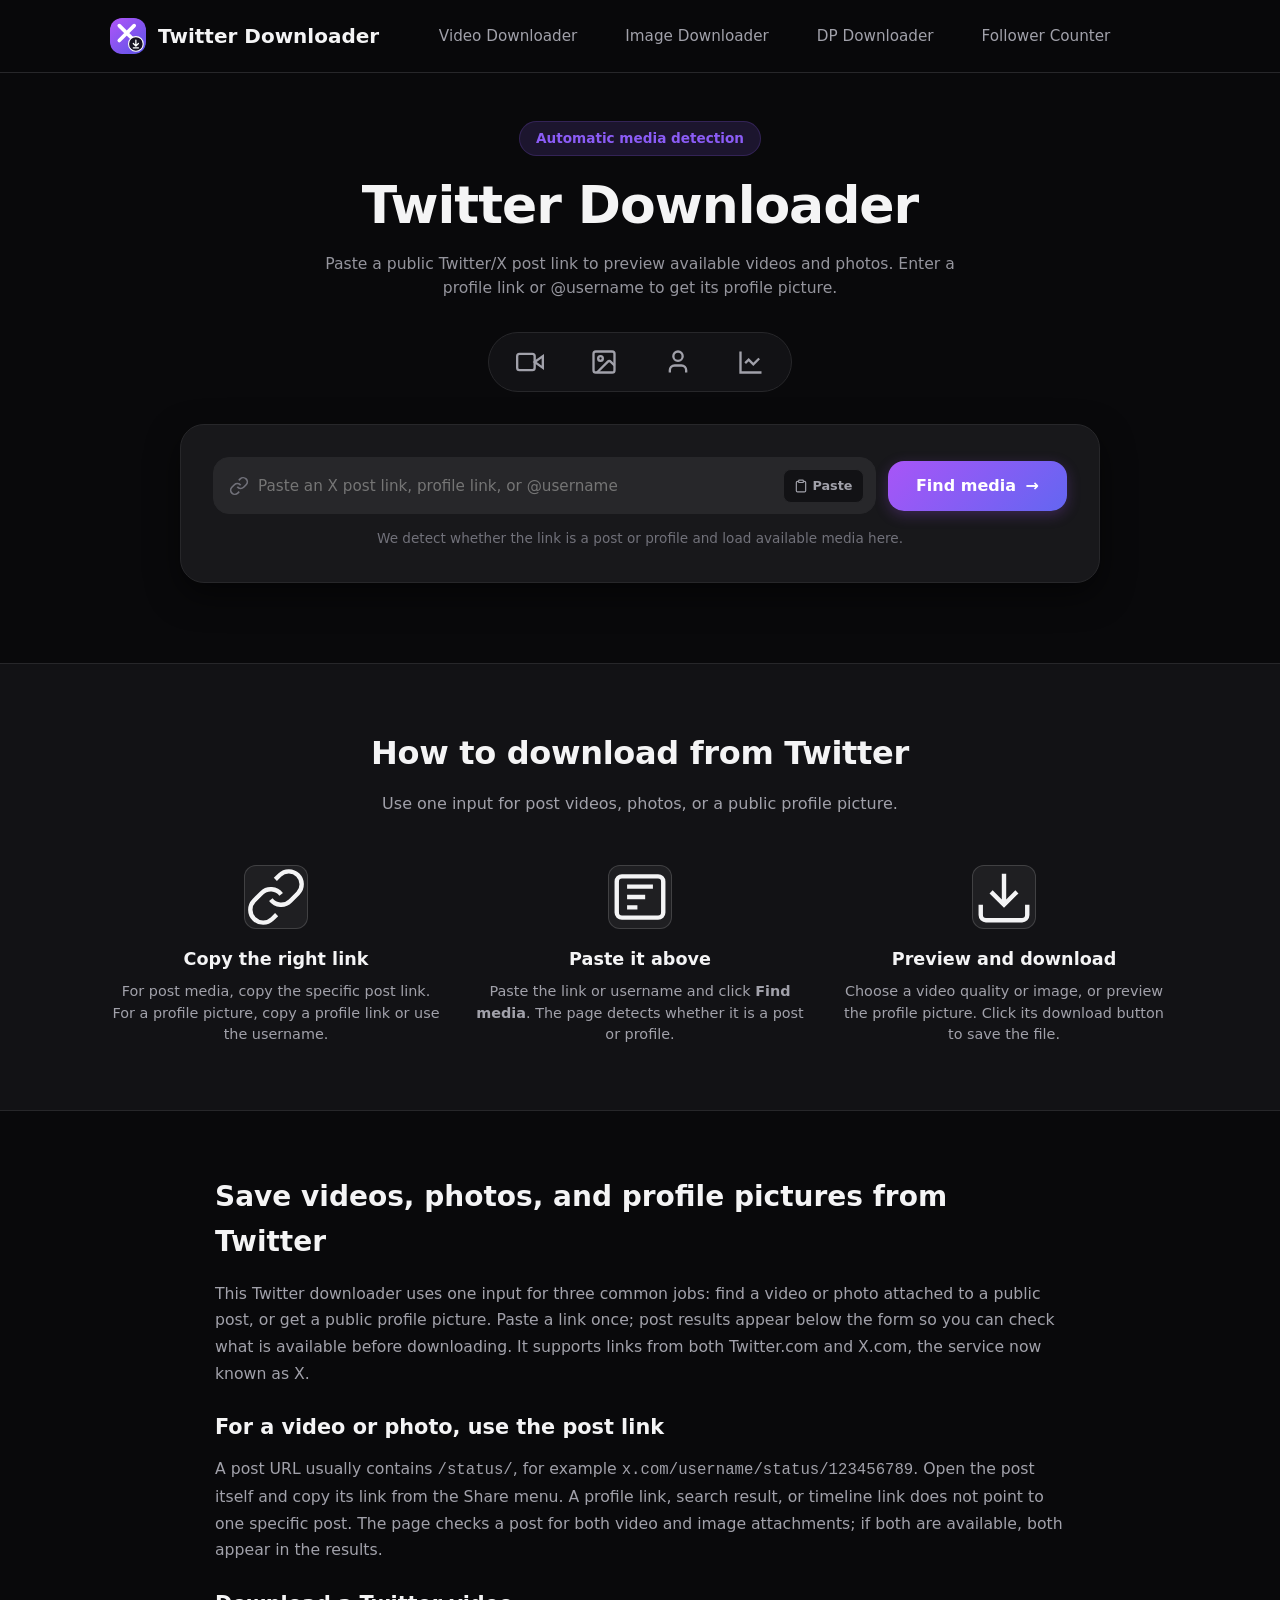
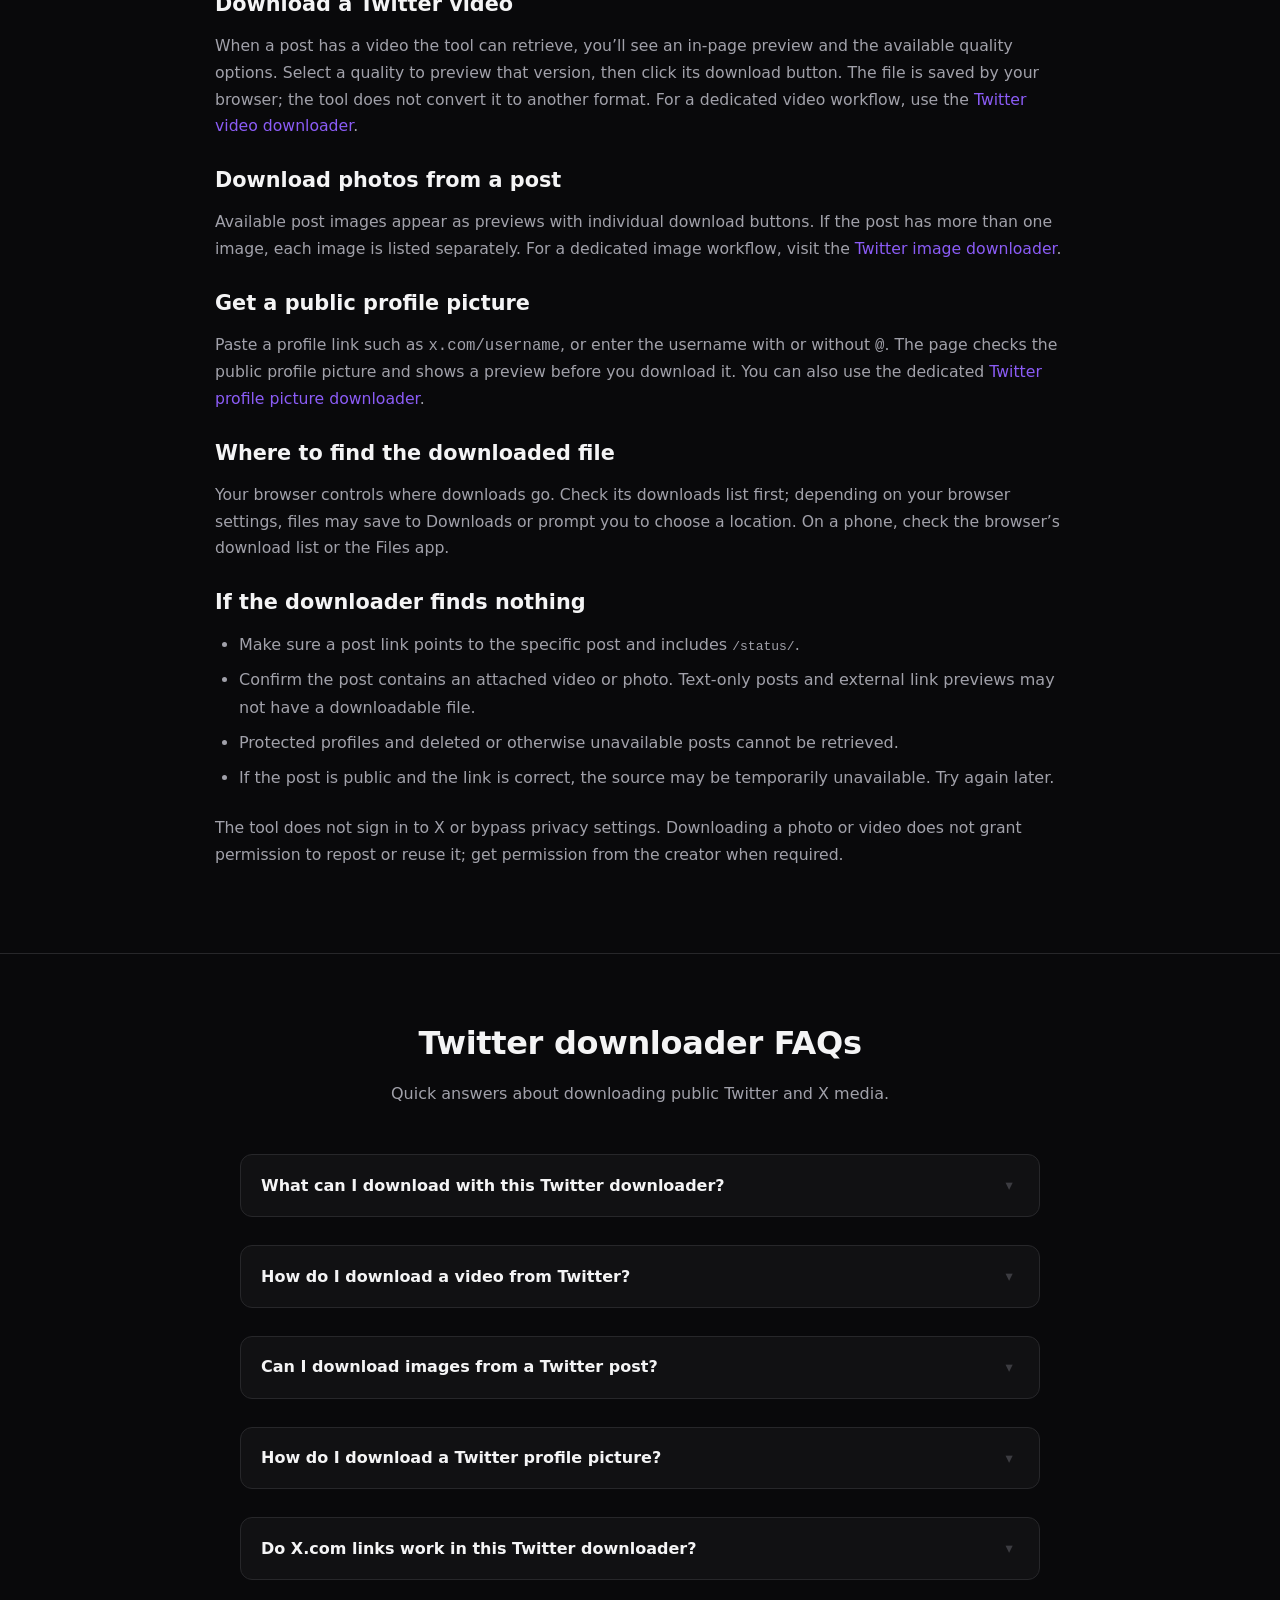
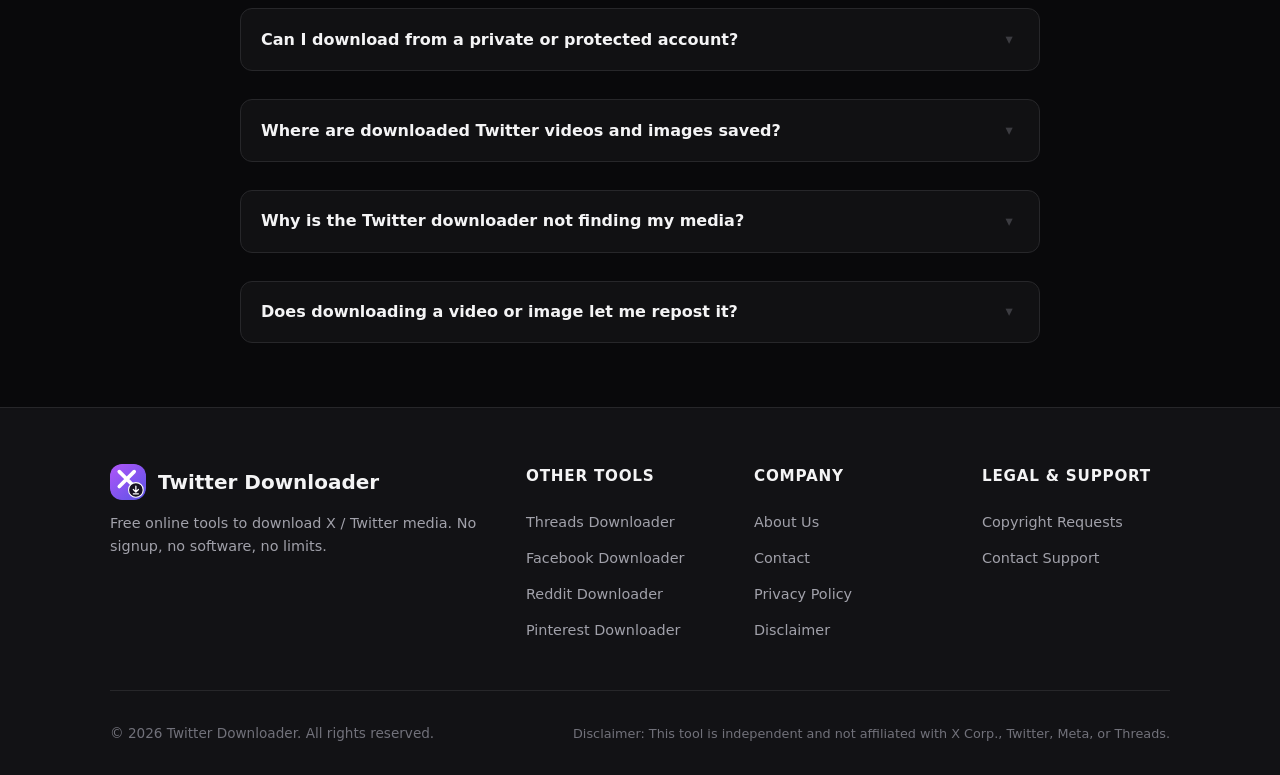
==== commit f347bf84: "Add files via upload" ====
--- a/index.html
+++ b/index.html
@@ -1,241 +1,83 @@
-﻿<!DOCTYPE html>
+<!DOCTYPE html>
 <html lang="en">
 <head>
   <meta charset="UTF-8" />
   <meta name="viewport" content="width=device-width, initial-scale=1.0" />
-  <title>X Video Downloader - Download X / Twitter Videos Online Free</title>
-
-  <link rel="preconnect" href="https://www.googletagmanager.com" crossorigin />
-  <link rel="dns-prefetch" href="https://www.googletagmanager.com" />
-
-  <meta name="description" content="Free X (Twitter) Video Downloader. Save public X / Twitter videos as MP4 in HD quality instantly. Works on Android, iPhone, Windows, and Mac. No login or software required." />
-  <meta name="robots" content="index,follow,max-image-preview:large,max-video-preview:-1" />
-  <meta name="author" content="TwixGrab" />
-  <link rel="canonical" href="https://twitter.threadsgrab.com" />
-  <meta name="theme-color" content="#4f46e5" />
-  <meta name="referrer" content="no-referrer-when-downgrade" />
-  <meta name="format-detection" content="telephone=no" />
-
-  <meta property="og:type" content="website" />
-  <meta property="og:url" content="https://twitter.threadsgrab.com" />
-  <meta property="og:title" content="X Video Downloader - Download X / Twitter Videos Online Free" />
-  <meta property="og:description" content="Free X (Twitter) Video Downloader. Save public X / Twitter videos as MP4 instantly. No login or software required." />
-  <meta property="og:image" content="https://twitter.threadsgrab.com/og-image.jpg" />
-  <meta property="og:image:width" content="1200" />
-  <meta property="og:image:height" content="630" />
-  <meta property="og:site_name" content="TwiXgrab" />
-  <meta property="og:locale" content="en_US" />
-
-  <meta name="twitter:card" content="summary_large_image" />
-  <meta name="twitter:url" content="https://twitter.threadsgrab.com" />
-  <meta name="twitter:title" content="X Video Downloader - Download X / Twitter Videos Online Free" />
-  <meta name="twitter:description" content="Free X (Twitter) Video Downloader. Save public X / Twitter videos as MP4 instantly." />
-  <meta name="twitter:image" content="https://twitter.threadsgrab.com/og-image.jpg" />
-
-  <script type="application/ld+json">
-  {
-    "@context": "https://schema.org",
-    "@type": "WebApplication",
-    "@id": "https://twitter.threadsgrab.com/xdl/#webapp",
-    "url": "https://twitter.threadsgrab.com/xdl/",
-    "name": "X Video Downloader",
-    "applicationCategory": "MultimediaApplication",
-    "operatingSystem": "All",
-    "browserRequirements": "Requires JavaScript. Requires HTML5.",
-    "offers": { "@type": "Offer", "price": "0", "priceCurrency": "USD" }
-  }
+  <title>Twitter Downloader - Download Videos, Images &amp; Profile Pictures</title>
+  <meta name="description" content="Use this Twitter downloader to save public post videos, images, and profile pictures. Paste a Twitter or X link to preview available media." />
+  <meta property="og:title" content="Twitter Downloader - Download Videos, Images &amp; Profile Pictures" />
+  <meta property="og:description" content="Paste a public Twitter or X post or profile link to preview and download videos, images, or profile pictures." />
+  <meta property="og:site_name" content="Twitter Downloader" />
+  <meta name="twitter:card" content="summary" />
+  <meta name="twitter:title" content="Twitter Downloader" />
+  <meta name="twitter:description" content="Use one input to find public Twitter or X post videos, images, or profile pictures." />
+  <meta name="theme-color" content="#09090b" />
+  <link rel="canonical" href="https://twitterdownloader.threadsgrab.com/" />
+  <script type="application/ld+json">
+  {
+    "@context": "https://schema.org",
+    "@type": "WebSite",
+    "@id": "https://twitterdownloader.threadsgrab.com/#website",
+    "url": "https://twitterdownloader.threadsgrab.com/",
+    "name": "Twitter Downloader",
+    "alternateName": "twitterdownloader.threadsgrab.com"
+  }
   </script>
-
-  <!-- Google Analytics -->
-  <script async src="https://www.googletagmanager.com/gtag/js?id=G-SP0ZHQ7HRQ"></script>
-  <script>
-  window.dataLayer = window.dataLayer || [];
-  function gtag(){dataLayer.push(arguments);}
-  gtag('js', new Date());
-  gtag('config', 'G-SP0ZHQ7HRQ');
-  </script>
-
-  <link rel="stylesheet" href="/romitkrweb.css" />
-  <link rel="icon" type="image/png" href="https://twitter.threadsgrab.com/twixgrab-favicon.png" />
-  <link rel="apple-touch-icon" sizes="180x180" href="https://twitter.threadsgrab.com/twixgrab-favicon.png" />
-
+  <link rel="stylesheet" href="romitkrweb.css" />
+  <link rel="icon" type="image/svg+xml" href="./favicon.svg" />
   <style>
-    /* Quality rows injected by script.js */
-    .quality-row {
-      display: flex;
-      align-items: center;
-      justify-content: space-between;
-      gap: 1rem;
-      padding: .875rem 1rem;
-      border: 1px solid var(--border-color, rgba(255,255,255,.08));
-      border-radius: 10px;
-      margin-bottom: .625rem;
-      cursor: pointer;
-      transition: border-color .15s, background .15s;
-      background: rgba(255,255,255,.02);
-    }
-    .quality-row:hover, .quality-row.active {
-      border-color: var(--accent-primary, #7c6be8);
-      background: rgba(124,107,232,.08);
-    }
-    .quality-info { display: flex; align-items: center; gap: .75rem; }
-    .quality-badge {
-      font-size: .72rem;
-      font-weight: 700;
-      letter-spacing: .05em;
-      padding: 3px 10px;
-      border-radius: 20px;
-      background: rgba(124,107,232,.15);
-      color: var(--accent-primary, #7c6be8);
-      border: 1px solid rgba(124,107,232,.3);
-      white-space: nowrap;
-    }
-    .quality-meta h5 { font-size: .85rem; font-weight: 600; margin: 0 0 2px; color: var(--text-primary, #f0f0f5); }
-    .quality-meta p  { font-size: .75rem; margin: 0; opacity: .6; }
-    .btn-download-quality {
-      display: inline-flex;
-      align-items: center;
-      gap: 6px;
-      padding: .45rem 1rem;
-      border-radius: 8px;
-      background: var(--accent-primary, #7c6be8);
-      color: #fff;
-      font-size: .8rem;
-      font-weight: 600;
-      text-decoration: none;
-      white-space: nowrap;
-      transition: opacity .15s;
-    }
-    .btn-download-quality:hover { opacity: .85; }
-    /* FAQ accordion (script.js uses .faq-trigger and .faq-content) */
-    .xdl-faq-item {
-      background: rgba(255,255,255,.03);
-      border: 1px solid var(--border-color, rgba(255,255,255,.08));
-      border-radius: 12px;
-      margin-bottom: .75rem;
-      overflow: hidden;
-      transition: border-color .2s;
-    }
-    .xdl-faq-item:last-child { margin-bottom: 0; }
-    .xdl-faq-item.active {
-      border-color: rgba(124,107,232,.35);
-      background: rgba(124,107,232,.05);
-    }
-    .faq-trigger {
-      width: 100%;
-      display: flex;
-      align-items: center;
-      justify-content: space-between;
-      padding: 1.1rem 1.25rem;
-      background: none;
-      border: none;
-      color: var(--text-primary, #f0f0f5);
-      font-size: .9375rem;
-      font-weight: 600;
-      cursor: pointer;
-      text-align: left;
-      gap: 1.25rem;
-      line-height: 1.5;
-      transition: color .15s;
-    }
-    .faq-trigger:hover { color: var(--accent-primary, #7c6be8); }
-    .faq-trigger span:first-child { flex: 1; }
-    .faq-trigger .arrow {
-      font-size: .9rem;
-      opacity: .45;
-      transition: transform .25s ease, opacity .2s;
-      flex-shrink: 0;
-      width: 20px;
-      text-align: center;
-    }
-    .xdl-faq-item.active .faq-trigger { color: var(--accent-primary, #7c6be8); }
-    .xdl-faq-item.active .faq-trigger .arrow { transform: rotate(180deg); opacity: .8; }
-    .faq-content { max-height: 0; overflow: hidden; transition: max-height .3s ease; }
-    .faq-content p {
-      padding: 0 1.25rem 1.25rem;
-      font-size: .9rem;
-      color: var(--text-secondary, #a0a0b8);
-      margin: 0;
-      line-height: 1.75;
-    }
-    /* Modal */
-    .modal-overlay {
-      display: none;
-      position: fixed;
-      inset: 0;
-      background: rgba(0,0,0,.75);
-      z-index: 9999;
-      align-items: center;
-      justify-content: center;
-      padding: 1rem;
-    }
-    .modal-overlay.open { display: flex; }
-    .modal-card {
-      background: var(--bg-card, #1a1a2e);
-      border: 1px solid var(--border-color, rgba(255,255,255,.1));
-      border-radius: 16px;
-      padding: 2rem;
-      max-width: 520px;
-      width: 100%;
-      position: relative;
-      max-height: 80vh;
-      overflow-y: auto;
-    }
-    .modal-close {
-      position: absolute;
-      top: 1rem;
-      right: 1rem;
-      background: none;
-      border: none;
-      color: var(--text-secondary, #a0a0b8);
-      font-size: 1.5rem;
-      cursor: pointer;
-      line-height: 1;
-    }
-    .modal-header-group { display: flex; align-items: center; gap: .75rem; margin-bottom: 1.25rem; }
-    .modal-header-group h3 { margin: 0; font-size: 1.1rem; }
-    .modal-body-text p, .modal-body-text h4 { margin: 0 0 .75rem; font-size: .9rem; color: var(--text-secondary, #a0a0b8); }
-    .modal-body-text h4 { color: var(--text-primary, #f0f0f5); font-size: .95rem; margin-top: 1rem; }
-    .modal-footer { margin-top: 1.5rem; text-align: right; }
-    .btn-close { padding: .5rem 1.25rem; font-size: .875rem; }
-    /* Result box hidden until script.js shows it */
-    #resultCard { display: none; }
-    #errorCard  { display: none; }
-    #loaderState{ display: none; }
-    .skip-link{position:absolute;left:-9999px;top:auto;width:1px;height:1px;overflow:hidden;z-index:9999}
-    .skip-link:focus{position:fixed;top:0;left:0;width:auto;height:auto;padding:12px 20px;background:#4f46e5;color:#fff;font-weight:600;text-decoration:none;border-radius:0 0 6px 0;outline:2px solid #fff;outline-offset:2px}
-    .visually-hidden{position:absolute!important;width:1px;height:1px;padding:0;margin:-1px;overflow:hidden;clip:rect(0,0,0,0);white-space:nowrap;border:0}
+    .home-help { margin:.9rem 0 0; color:var(--text-muted); font-size:.85rem; }
+    .home-error { display:none; margin:1rem auto 0; color:var(--error-text); }
+    .results-wrap { max-width:none; margin:1.5rem 0 0; scroll-margin-top:2rem; text-align:left; }
+    .results-card { padding:1.25rem; border:1px solid var(--border-color); border-radius:16px; background:var(--bg-surface); }
+    .results-card h2 { margin:0 0 .35rem; font-size:1.25rem; }
+    .results-subtitle { margin:0 0 1rem; color:var(--text-secondary); overflow-wrap:anywhere; }
+    .result-message { padding:1rem; color:var(--text-secondary); }
+    .media-group { margin-top:1.25rem; }
+    .media-group h3 { margin:0 0 .7rem; font-size:1.05rem; }
+    .media-preview { display:block; max-width:100%; max-height:520px; margin:1rem auto; border-radius:12px; background:#000; }
+    .video-preview { width:100%; }
+    .profile-preview { width:min(320px,100%); height:auto; }
+    .result-download { display:inline-flex; margin:.5rem 0; text-decoration:none; }
+    .download-list { display:grid; gap:.6rem; }
+    .download-row { display:flex; align-items:center; justify-content:space-between; flex-wrap:wrap; gap:1rem; padding:.75rem; border:1px solid var(--border-color); border-radius:10px; cursor:pointer; }
+    .download-status { flex-basis:100%; margin:.25rem 0 0; color:var(--success-text); font-size:.85rem; }
+    .download-status.download-error { color:var(--error-text); }
+    .download-row .btn-primary, .result-image-card .btn-primary { text-decoration:none; white-space:nowrap; }
+    .result-image-grid { display:grid; grid-template-columns:repeat(auto-fit,minmax(180px,1fr)); gap:1rem; }
+    .result-image-card { overflow:hidden; border:1px solid var(--border-color); border-radius:12px; background:var(--bg-card); }
+    .result-image-card img { width:100%; aspect-ratio:1; object-fit:cover; display:block; }
+    .result-image-card .btn-primary { display:flex; justify-content:center; margin:.7rem; }
+    .index-steps .step-icon { width:4rem; height:4rem; margin:0 auto 1rem; border-radius:var(--radius-md); box-shadow:none; }
+    .index-faq .faq-trigger { width:100%; display:flex; align-items:center; justify-content:space-between; gap:1rem; padding:1.1rem 1.25rem; border:0; background:transparent; color:var(--text-primary); font:inherit; font-weight:650; text-align:left; cursor:pointer; }
+    .index-faq .faq-trigger .arrow { color:var(--text-muted); transition:transform var(--transition-normal); }
+    .index-faq .faq-item.active .faq-trigger .arrow { color:var(--accent-primary); transform:rotate(180deg); }
+    .index-faq .faq-content { max-height:0; overflow:hidden; padding:0 1.25rem; transition:max-height .25s ease; }
+    .index-faq .faq-content p { margin:0; padding:0 0 1.1rem; color:var(--text-secondary); font-size:.95rem; line-height:1.65; }
+    @media(max-width:600px) { .downloader-card { padding:1.25rem; } }
   </style>
 </head>
 <body>
   <a href="#mainContent" class="skip-link">Skip to main content</a>
-
-  <!-- Header -->
   <header class="header" id="siteHeader" role="banner">
     <div class="container header-inner">
-      <a href="/" class="logo" id="siteLogo" aria-label="TwiXgrab - Home">
-        <img class="logo-icon" src="https://twitter.threadsgrab.com/twixgrab-favicon.png" alt="TwiXgrab Logo" width="40" height="40" loading="eager" decoding="async" />
-        <span>TwiXgrab</span>
+      <a href="/" class="logo" id="siteLogo" aria-label="Twitter Downloader - Home">
+        <img class="logo-icon" src="./twitter-downloader-icon.svg" alt="" width="40" height="40" />
+        <span>Twitter Downloader</span>
       </a>
       <nav class="nav-desktop" id="desktopNav" role="navigation" aria-label="Primary Navigation">
-        <a href="/" class="nav-link">Video Downloader</a>
+        <a href="/twitter-video-downloader" class="nav-link">Video Downloader</a>
         <a href="/twitter-image-downloader" class="nav-link">Image Downloader</a>
         <a href="/twitter-dp-downloader" class="nav-link">DP Downloader</a>
         <a href="/twitter-follower-counter" class="nav-link">Follower Counter</a>
       </nav>
       <div class="header-actions">
         <button class="hamburger-btn" id="hamburgerBtn" aria-label="Toggle mobile menu" aria-expanded="false" aria-controls="mobileNav">
-          <svg xmlns="http://www.w3.org/2000/svg" width="24" height="24" viewBox="0 0 24 24" fill="none" stroke="currentColor" stroke-width="2" aria-hidden="true">
-            <line x1="4" x2="20" y1="12" y2="12"/>
-            <line x1="4" x2="20" y1="6" y2="6"/>
-            <line x1="4" x2="20" y1="18" y2="18"/>
-          </svg>
+          <svg xmlns="http://www.w3.org/2000/svg" width="24" height="24" viewBox="0 0 24 24" fill="none" stroke="currentColor" stroke-width="2" aria-hidden="true"><line x1="4" x2="20" y1="12" y2="12"/><line x1="4" x2="20" y1="6" y2="6"/><line x1="4" x2="20" y1="18" y2="18"/></svg>
         </button>
       </div>
     </div>
   </header>
-
-  <!-- Mobile Nav -->
   <nav class="mobile-nav" id="mobileNav" role="navigation" aria-label="Mobile Navigation">
     <a href="/" class="nav-link">Home</a>
     <a href="/twitter-video-downloader" class="nav-link">X Video Downloader</a>
@@ -245,224 +87,177 @@
     <a href="/about" class="nav-link">About Us</a>
     <a href="/contact" class="nav-link">Contact</a>
     <a href="/privacy-policy" class="nav-link">Privacy Policy</a>
+    <a href="/disclaimer" class="nav-link">Disclaimer</a>
   </nav>
 
   <main id="mainContent" role="main">
-
-    <!-- Hero & Downloader -->
-    <section class="hero-section" id="downloader" aria-labelledby="heroHeading">
-      <div class="container">
-        <h1 class="hero-title" id="heroHeading">X Video Downloader</h1>
-        <p class="hero-subtitle hero-subtitle-sm">
-          Paste a public X (Twitter) post link below and save the video as MP4 — no account, no extension, nothing to install.
-        </p>
-
-        <!-- Tool Tabs -->
-        <div class="tool-tabs" id="toolTabs" role="tablist" aria-label="X Downloader Tools">
-          <a href="/" class="tool-tab active" role="tab" aria-selected="true" aria-label="X Video Downloader">
-            <svg xmlns="http://www.w3.org/2000/svg" width="30" height="28" viewBox="0 0 24 24" fill="none" stroke="currentColor" stroke-width="2" aria-hidden="true"><polygon points="23 7 16 12 23 17 23 7"/><rect width="15" height="14" x="1" y="5" rx="2" ry="2"/></svg>
-          </a>
-          <a href="/twitter-image-downloader" class="tool-tab" role="tab" aria-label="X Image Downloader">
-            <svg xmlns="http://www.w3.org/2000/svg" width="30" height="28" viewBox="0 0 24 24" fill="none" stroke="currentColor" stroke-width="2" aria-hidden="true"><rect width="18" height="18" x="3" y="3" rx="2" ry="2"/><circle cx="9" cy="9" r="2"/><path d="m21 15-3.086-3.086a2 2 0 0 0-2.828 0L6 21"/></svg>
-          </a>
-          <a href="/twitter-dp-downloader" class="tool-tab" role="tab" aria-label="X DP Downloader">
-            <svg xmlns="http://www.w3.org/2000/svg" width="30" height="28" viewBox="0 0 24 24" fill="none" stroke="currentColor" stroke-width="2" aria-hidden="true"><path d="M19 21v-2a4 4 0 0 0-4-4H9a4 4 0 0 0-4 4v2"/><circle cx="12" cy="7" r="4"/></svg>
-          </a>
-          <a href="/twitter-follower-counter" class="tool-tab" role="tab" aria-label="X Follower Counter">
-            <svg xmlns="http://www.w3.org/2000/svg" width="28" height="28" viewBox="0 0 24 24" fill="none" stroke="currentColor" stroke-width="2" aria-hidden="true"><path d="M3 3v18h18"/><path d="m19 9-5 5-4-4-3 3"/></svg>
-          </a>
-        </div>
-
-        <!-- Downloader Card -->
-        <div class="downloader-card" id="downloaderCard">
-
-          <!-- FORM wraps input + button — script.js listens to #downloaderForm submit -->
-          <form id="downloaderForm">
-            <div class="input-group">
-              <div class="url-input-wrapper">
-                <label for="videoUrl" class="visually-hidden">X / Twitter post URL</label>
-                <svg class="input-icon" xmlns="http://www.w3.org/2000/svg" viewBox="0 0 24 24" fill="none" stroke="currentColor" stroke-width="2" aria-hidden="true"><path d="M10 13a5 5 0 0 0 7.54.54l3-3a5 5 0 0 0-7.07-7.07l-1.72 1.71"/><path d="M14 11a5 5 0 0 0-7.54-.54l-3 3a5 5 0 0 0 7.07 7.07l1.71-1.71"/></svg>
-                <input type="url" id="videoUrl" class="url-input" placeholder="Paste X / Twitter post URL here (e.g. https://x.com/user/status/...)" autocomplete="off" spellcheck="false" inputmode="url" />
-                <button type="button" id="clearBtn" class="clear-btn" aria-label="Clear input" style="display:none;">
-                  <svg xmlns="http://www.w3.org/2000/svg" width="14" height="14" viewBox="0 0 24 24" fill="none" stroke="currentColor" stroke-width="2" aria-hidden="true"><line x1="18" y1="6" x2="6" y2="18"/><line x1="6" y1="6" x2="18" y2="18"/></svg>
-                  Clear
-                </button>
-                <button type="button" id="pasteBtn" class="paste-btn" aria-label="Paste from clipboard">
-                  <svg xmlns="http://www.w3.org/2000/svg" width="14" height="14" viewBox="0 0 24 24" fill="none" stroke="currentColor" stroke-width="2" aria-hidden="true"><path d="M16 4h2a2 2 0 0 1 2 2v14a2 2 0 0 1-2 2H6a2 2 0 0 1-2-2V6a2 2 0 0 1 2-2h2"/><rect x="8" y="2" width="8" height="4" rx="1" ry="1"/></svg>
-                  Paste
-                </button>
-              </div>
-              <button type="submit" class="btn-primary" id="submitBtn" aria-label="Download X Video">
-                <svg xmlns="http://www.w3.org/2000/svg" width="18" height="18" viewBox="0 0 24 24" fill="none" stroke="currentColor" stroke-width="2" aria-hidden="true"><path d="M21 15v4a2 2 0 0 1-2 2H5a2 2 0 0 1-2-2v-4"/><polyline points="7 10 12 15 17 10"/><line x1="12" y1="15" x2="12" y2="3"/></svg>
-                Download
+  <section class="hero-section" id="downloader" aria-labelledby="heroHeading">
+    <div class="container">
+      <span class="hero-pill">Automatic media detection</span>
+      <h1 class="hero-title" id="heroHeading">Twitter Downloader</h1>
+      <p class="hero-subtitle hero-subtitle-sm">Paste a public Twitter/X post link to preview available videos and photos. Enter a profile link or @username to get its profile picture.</p>
+
+      <nav class="tool-tabs" id="toolTabs" role="tablist" aria-label="Dedicated X Downloader Tools">
+        <a href="/twitter-video-downloader" class="tool-tab" role="tab" aria-label="X Video Downloader" title="Video Downloader">
+          <svg xmlns="http://www.w3.org/2000/svg" width="30" height="28" viewBox="0 0 24 24" fill="none" stroke="currentColor" stroke-width="2" aria-hidden="true"><polygon points="23 7 16 12 23 17 23 7"/><rect width="15" height="14" x="1" y="5" rx="2" ry="2"/></svg>
+        </a>
+        <a href="/twitter-image-downloader" class="tool-tab" role="tab" aria-label="X Image Downloader" title="Image Downloader">
+          <svg xmlns="http://www.w3.org/2000/svg" width="30" height="28" viewBox="0 0 24 24" fill="none" stroke="currentColor" stroke-width="2" aria-hidden="true"><rect width="18" height="18" x="3" y="3" rx="2" ry="2"/><circle cx="9" cy="9" r="2"/><path d="m21 15-3.086-3.086a2 2 0 0 0-2.828 0L6 21"/></svg>
+        </a>
+        <a href="/twitter-dp-downloader" class="tool-tab" role="tab" aria-label="X Profile Picture Downloader" title="Profile Picture Downloader">
+          <svg xmlns="http://www.w3.org/2000/svg" width="30" height="28" viewBox="0 0 24 24" fill="none" stroke="currentColor" stroke-width="2" aria-hidden="true"><path d="M19 21v-2a4 4 0 0 0-4-4H9a4 4 0 0 0-4 4v2"/><circle cx="12" cy="7" r="4"/></svg>
+        </a>
+        <a href="/twitter-follower-counter" class="tool-tab" role="tab" aria-label="X Follower Counter" title="Follower Counter">
+          <svg xmlns="http://www.w3.org/2000/svg" width="28" height="28" viewBox="0 0 24 24" fill="none" stroke="currentColor" stroke-width="2" aria-hidden="true"><path d="M3 3v18h18"/><path d="m19 9-5 5-4-4-3 3"/></svg>
+        </a>
+      </nav>
+
+      <div class="downloader-card" id="downloaderCard">
+        <form id="homeForm" autocomplete="off">
+          <div class="input-group">
+            <div class="url-input-wrapper">
+              <label for="mediaUrl" class="visually-hidden">X post URL, profile URL, or username</label>
+              <svg class="input-icon" xmlns="http://www.w3.org/2000/svg" viewBox="0 0 24 24" fill="none" stroke="currentColor" stroke-width="2" aria-hidden="true"><path d="M10 13a5 5 0 0 0 7.54.54l3-3a5 5 0 0 0-7.07-7.07l-1.72 1.71"/><path d="M14 11a5 5 0 0 0-7.54-.54l-3 3a5 5 0 0 0 7.07 7.07l1.71-1.71"/></svg>
+              <input id="mediaUrl" class="url-input" type="text" placeholder="Paste a Twitter/X post or profile link, or @username" autocomplete="url" spellcheck="false" required />
+              <button type="button" id="pasteInputBtn" class="paste-btn" aria-label="Paste from clipboard">
+                <svg xmlns="http://www.w3.org/2000/svg" width="14" height="14" viewBox="0 0 24 24" fill="none" stroke="currentColor" stroke-width="2" aria-hidden="true"><path d="M16 4h2a2 2 0 0 1 2 2v14a2 2 0 0 1-2 2H6a2 2 0 0 1-2-2V6a2 2 0 0 1 2-2h2"/><rect x="8" y="2" width="8" height="4" rx="1" ry="1"/></svg>
+                Paste
               </button>
             </div>
-          </form>
-
-          <!-- Loading — script.js uses loaderState.style.display -->
-          <div class="loading-box" id="loaderState" role="status" aria-live="polite">
-            <div class="spinner" role="presentation"></div>
-            <div class="loading-status" id="loadingStatus">Processing X Post...</div>
-            <div class="loading-subtext" id="loadingSubtext">Extracting video from X servers</div>
+            <button class="btn-primary" type="submit" id="submitBtn"><span id="submitLabel">Find media</span><span aria-hidden="true"> →</span></button>
           </div>
-
-          <!-- Error — script.js uses errorCard.style.display + errorMsg.textContent -->
-          <div class="error-box" id="errorCard" role="alert" aria-live="assertive">
-            <svg class="error-icon" xmlns="http://www.w3.org/2000/svg" viewBox="0 0 24 24" fill="none" stroke="currentColor" stroke-width="2" aria-hidden="true"><circle cx="12" cy="12" r="10"/><line x1="12" y1="8" x2="12" y2="12"/><line x1="12" y1="16" x2="12.01" y2="16"/></svg>
-            <div class="error-content">
-              <h4 id="errorTitle">Unable to Process Request</h4>
-              <p id="errorMsg">Please check the URL and make sure the post is publicly viewable.</p>
-            </div>
-          </div>
-
-          <!-- Result — script.js sets resultCard.style.display = "block" to show -->
-          <div id="resultCard" role="region" aria-live="polite" style="margin-top:1.5rem;">
-
-            <!-- Author — script.js sets authorHeader.style.display = "flex" -->
-            <div id="authorHeader" style="display:none;align-items:center;gap:.75rem;margin-bottom:1rem;">
-              <img id="authorAvatar" src="" alt="Author avatar" width="36" height="36" referrerpolicy="no-referrer" style="border-radius:50%;object-fit:cover;" />
-              <div>
-                <div id="authorName" style="font-weight:600;font-size:.95rem;color:var(--text-primary,#f0f0f5);"></div>
-                <div id="authorHandle" style="font-size:.82rem;opacity:.6;"></div>
-              </div>
-            </div>
-
-            <!-- Video Preview -->
-            <div style="border-radius:12px;overflow:hidden;background:#000;margin-bottom:1rem;">
-              <video id="previewPlayer" controls style="width:100%;max-height:380px;display:block;"></video>
-            </div>
-
-            <!-- Duration + active quality -->
-            <div style="display:flex;gap:12px;margin-bottom:.75rem;align-items:center;flex-wrap:wrap;font-size:.82rem;color:var(--text-secondary,#a0a0b8);">
-              <span id="videoDuration">Duration: N/A</span>
-              <span id="activeQuality" style="color:var(--accent-primary,#7c6be8);font-weight:600;"></span>
-            </div>
-
-            <!-- Caption — script.js sets captionBox.style.display = "block" -->
-            <div id="captionBox" style="display:none;margin-bottom:1rem;padding:.75rem 1rem;background:rgba(255,255,255,.03);border-radius:8px;border-left:3px solid var(--accent-primary,#7c6be8);">
-              <p id="captionText" style="font-size:.875rem;opacity:.8;font-style:italic;margin:0;color:var(--text-secondary,#a0a0b8);"></p>
-            </div>
-
-            <!-- Qualities — script.js injects .quality-row divs here -->
-            <div style="margin-bottom:1rem;">
-              <p style="font-size:.78rem;opacity:.55;margin:0 0 .6rem;text-transform:uppercase;letter-spacing:.06em;">Select quality to download</p>
-              <div id="qualitiesList"></div>
-            </div>
-
-          </div><!-- end #resultCard -->
-
-        </div><!-- end .downloader-card -->
-      </div>
-    </section>
-
-    <!-- Steps -->
-    <section class="steps-section" id="how-to-download" aria-labelledby="stepsHeading">
-      <div class="container">
-        <div class="section-header">
-          <h2 class="section-title" id="stepsHeading">How to Download X / Twitter Videos</h2>
-          <p class="section-subtitle">Three steps to save any public X post video to your device.</p>
-        </div>
-        <div class="steps-grid">
-          <article class="step-card">
-            <div class="step-icon"><svg xmlns="http://www.w3.org/2000/svg" width="40" height="40" viewBox="0 0 24 24" fill="none" stroke="currentColor" stroke-width="1.5" aria-hidden="true"><path d="M10 13a5 5 0 0 0 7.54.54l3-3a5 5 0 0 0-7.07-7.07l-1.72 1.71"/><path d="M14 11a5 5 0 0 0-7.54-.54l-3 3a5 5 0 0 0 7.07 7.07l1.71-1.71"/></svg></div>
-            <h3>Copy the post link</h3>
-            <p>Open X (Twitter), find the post with the video, tap Share, and choose Copy Link.</p>
-          </article>
-          <article class="step-card">
-            <div class="step-icon"><svg xmlns="http://www.w3.org/2000/svg" width="40" height="40" viewBox="0 0 24 24" fill="none" stroke="currentColor" stroke-width="1.5" aria-hidden="true"><rect x="2" y="3" width="20" height="14" rx="2"/><path d="M8 21h8M12 17v4"/></svg></div>
-            <h3>Paste it above and click Download</h3>
-            <p>Paste the link into the input box and click Download. The tool fetches all available quality options.</p>
-          </article>
-          <article class="step-card">
-            <div class="step-icon"><svg xmlns="http://www.w3.org/2000/svg" width="40" height="40" viewBox="0 0 24 24" fill="none" stroke="currentColor" stroke-width="1.5" aria-hidden="true"><path d="M21 15v4a2 2 0 0 1-2 2H5a2 2 0 0 1-2-2v-4"/><polyline points="7 10 12 15 17 10"/><line x1="12" y1="15" x2="12" y2="3"/></svg></div>
-            <h3>Pick a quality and save</h3>
-            <p>Select your preferred resolution and click Download. The MP4 saves through your browser's normal download flow.</p>
-          </article>
-        </div>
-      </div>
-    </section>
-
-    <!-- Info -->
-    <section class="info-section" aria-labelledby="infoHeading">
-      <div class="container">
-        <article class="info-content">
-          <h2 id="infoHeading">X Video Downloader — Save X &amp; Twitter Videos as MP4</h2>
-          <p>Paste any public X or Twitter post link and this tool pulls out the attached video so you can save it to your device. It works with standard video posts, GIFs (which X serves as MP4 clips), and posts with multiple quality options — no account, no extension, nothing to install.</p>
-
-          <h2 id="infoQualityHeading">Quality and Format</h2>
-          <p>Where multiple resolutions are available for a post, each one is listed separately so you can choose. Files download as standard MP4. The quality ceiling is set by whatever the original poster uploaded — this tool doesn't add resolution that isn't already there.</p>
-
-          <h2 id="infoWontWorkHeading">When a Video Won't Download</h2>
-          <ul>
-            <li><strong>The account is private.</strong> This tool only works with posts publicly visible without logging in.</li>
-            <li><strong>The post was deleted or the link is incomplete.</strong> Go back to X and copy the link again.</li>
-            <li><strong>The post contains only images or text.</strong> There's no video to extract in that case.</li>
-            <li><strong>The URL format is wrong.</strong> Make sure it's an x.com or twitter.com status link.</li>
-          </ul>
-
-          <h2 id="infoLegalHeading">Using What You Download</h2>
-          <p>Downloading a public video for personal use is different from reposting or redistributing it. Copyright stays with whoever made it. If you plan to reuse a video, get permission from the creator first.</p>
-        </article>
-      </div>
-    </section>
-
-    <!-- FAQ — uses .faq-trigger + .faq-content as script.js expects -->
-    <section class="faq-section" id="faqs" aria-labelledby="faqHeading">
-      <div class="container">
-        <div class="section-header">
-          <h2 class="section-title" id="faqHeading">Frequently Asked Questions</h2>
-          <p class="section-subtitle">Common questions about downloading X and Twitter videos.</p>
-        </div>
-
-        <div style="max-width:720px;margin:0 auto;">
-          <div class="xdl-faq-item faq-item">
-            <button class="faq-trigger"><span>How do I download an X / Twitter video?</span><span class="arrow">&#9662;</span></button>
-            <div class="faq-content"><p>Copy the post URL from X or Twitter, paste it into the input box above, and click Download. Select your preferred quality and save the MP4 to your device.</p></div>
-          </div>
-          <div class="xdl-faq-item faq-item">
-            <button class="faq-trigger"><span>Is this free?</span><span class="arrow">&#9662;</span></button>
-            <div class="faq-content"><p>Yes — no sign-up, no fees, no watermarks.</p></div>
-          </div>
-          <div class="xdl-faq-item faq-item">
-            <button class="faq-trigger"><span>Can I download from a private account?</span><span class="arrow">&#9662;</span></button>
-            <div class="faq-content"><p>No. This only works with public posts. Private accounts can't be accessed, and it isn't built to get around that.</p></div>
-          </div>
-          <div class="xdl-faq-item faq-item">
-            <button class="faq-trigger"><span>Does this work on iPhone and Android?</span><span class="arrow">&#9662;</span></button>
-            <div class="faq-content"><p>Yes. It works in any mobile browser — Safari on iOS, Chrome on Android — no app required.</p></div>
-          </div>
-          <div class="xdl-faq-item faq-item">
-            <button class="faq-trigger"><span>Are downloaded videos stored on your servers?</span><span class="arrow">&#9662;</span></button>
-            <div class="faq-content"><p>No. Video links come directly from X's CDN and are passed to your browser; nothing is stored afterward.</p></div>
-          </div>
-          <div class="xdl-faq-item faq-item">
-            <button class="faq-trigger"><span>Can I download X GIFs?</span><span class="arrow">&#9662;</span></button>
-            <div class="faq-content"><p>Yes — X GIFs are short MP4 video files, so they download the same way as a regular video.</p></div>
-          </div>
-        </div>
-      </div>
-    </section>
-
-  </main>
-
-  <!-- Footer -->
+          <p class="home-help" id="inputHint">We detect whether the link is a post or profile and load available media here.</p>
+          <p class="home-error" id="formError" role="alert"></p>
+        </form>
+        <section id="downloadResults" class="results-wrap" aria-live="polite" hidden></section>
+        <iframe name="downloadFrame" title="Download file" hidden></iframe>
+      </div>
+    </div>
+  </section>
+<section class="steps-section index-steps" id="how-to-download" aria-labelledby="stepsHeading">
+  <div class="container">
+    <div class="section-header">
+      <h2 class="section-title" id="stepsHeading">How to download from Twitter</h2>
+      <p class="section-subtitle">Use one input for post videos, photos, or a public profile picture.</p>
+    </div>
+    <div class="steps-grid">
+      <article class="step-card">
+        <div class="step-icon" aria-hidden="true"><svg xmlns="http://www.w3.org/2000/svg" viewBox="0 0 24 24" fill="none" stroke="currentColor" stroke-width="1.7"><path d="M10 13a5 5 0 0 0 7.54.54l3-3a5 5 0 0 0-7.07-7.07l-1.72 1.71"/><path d="M14 11a5 5 0 0 0-7.54-.54l-3 3a5 5 0 0 0 7.07 7.07l1.71-1.71"/></svg></div>
+        <h3>Copy the right link</h3>
+        <p>For post media, copy the specific post link. For a profile picture, copy a profile link or use the username.</p>
+      </article>
+      <article class="step-card">
+        <div class="step-icon" aria-hidden="true"><svg xmlns="http://www.w3.org/2000/svg" viewBox="0 0 24 24" fill="none" stroke="currentColor" stroke-width="1.7"><rect x="3" y="4" width="18" height="16" rx="2"/><path d="M7 8h10M7 12h7M7 16h4"/></svg></div>
+        <h3>Paste it above</h3>
+        <p>Paste the link or username and click <strong>Find media</strong>. The page detects whether it is a post or profile.</p>
+      </article>
+      <article class="step-card">
+        <div class="step-icon" aria-hidden="true"><svg xmlns="http://www.w3.org/2000/svg" viewBox="0 0 24 24" fill="none" stroke="currentColor" stroke-width="1.7"><path d="M21 15v4a2 2 0 0 1-2 2H5a2 2 0 0 1-2-2v-4"/><path d="m7 10 5 5 5-5M12 15V3"/></svg></div>
+        <h3>Preview and download</h3>
+        <p>Choose a video quality or image, or preview the profile picture. Click its download button to save the file.</p>
+      </article>
+    </div>
+  </div>
+</section>
+
+<section class="info-section" aria-labelledby="infoHeading">
+  <div class="container">
+    <article class="info-content">
+      <h2 id="infoHeading">Save videos, photos, and profile pictures from Twitter</h2>
+      <p>This Twitter downloader uses one input for three common jobs: find a video or photo attached to a public post, or get a public profile picture. Paste a link once; post results appear below the form so you can check what is available before downloading. It supports links from both Twitter.com and X.com, the service now known as X.</p>
+
+      <h3>For a video or photo, use the post link</h3>
+      <p>A post URL usually contains <code>/status/</code>, for example <code>x.com/username/status/123456789</code>. Open the post itself and copy its link from the Share menu. A profile link, search result, or timeline link does not point to one specific post. The page checks a post for both video and image attachments; if both are available, both appear in the results.</p>
+
+      <h3>Download a Twitter video</h3>
+      <p>When a post has a video the tool can retrieve, you’ll see an in-page preview and the available quality options. Select a quality to preview that version, then click its download button. The file is saved by your browser; the tool does not convert it to another format. For a dedicated video workflow, use the <a href="/twitter-video-downloader">Twitter video downloader</a>.</p>
+
+      <h3>Download photos from a post</h3>
+      <p>Available post images appear as previews with individual download buttons. If the post has more than one image, each image is listed separately. For a dedicated image workflow, visit the <a href="/twitter-image-downloader">Twitter image downloader</a>.</p>
+
+      <h3>Get a public profile picture</h3>
+      <p>Paste a profile link such as <code>x.com/username</code>, or enter the username with or without <code>@</code>. The page checks the public profile picture and shows a preview before you download it. You can also use the dedicated <a href="/twitter-dp-downloader">Twitter profile picture downloader</a>.</p>
+
+      <h3>Where to find the downloaded file</h3>
+      <p>Your browser controls where downloads go. Check its downloads list first; depending on your browser settings, files may save to Downloads or prompt you to choose a location. On a phone, check the browser’s download list or the Files app.</p>
+
+      <h3>If the downloader finds nothing</h3>
+      <ul>
+        <li>Make sure a post link points to the specific post and includes <code>/status/</code>.</li>
+        <li>Confirm the post contains an attached video or photo. Text-only posts and external link previews may not have a downloadable file.</li>
+        <li>Protected profiles and deleted or otherwise unavailable posts cannot be retrieved.</li>
+        <li>If the post is public and the link is correct, the source may be temporarily unavailable. Try again later.</li>
+      </ul>
+      <p>The tool does not sign in to X or bypass privacy settings. Downloading a photo or video does not grant permission to repost or reuse it; get permission from the creator when required.</p>
+    </article>
+  </div>
+</section>
+
+<section class="faq-section index-faq" id="faqs" aria-labelledby="faqHeading">
+  <div class="container">
+    <div class="section-header">
+      <h2 class="section-title" id="faqHeading">Twitter downloader FAQs</h2>
+      <p class="section-subtitle">Quick answers about downloading public Twitter and X media.</p>
+    </div>
+    <div class="faq-list">
+      <div class="xdl-faq-item faq-item">
+        <button type="button" class="faq-trigger"><span>What can I download with this Twitter downloader?</span><span class="arrow" aria-hidden="true">&#9662;</span></button>
+        <div class="faq-content"><p>Paste a public post link to check for downloadable videos and images. Paste a public profile link or username to get its profile picture. Results that are available appear on this page.</p></div>
+      </div>
+      <div class="xdl-faq-item faq-item">
+        <button type="button" class="faq-trigger"><span>How do I download a video from Twitter?</span><span class="arrow" aria-hidden="true">&#9662;</span></button>
+        <div class="faq-content"><p>Copy the link to the specific public post, paste it into the box, and click <strong>Find media</strong>. If a video is available, preview it, choose a listed quality, and click its download button.</p></div>
+      </div>
+      <div class="xdl-faq-item faq-item">
+        <button type="button" class="faq-trigger"><span>Can I download images from a Twitter post?</span><span class="arrow" aria-hidden="true">&#9662;</span></button>
+        <div class="faq-content"><p>Yes. Paste the post link and the page checks for both videos and images. Available images appear with individual previews and download buttons.</p></div>
+      </div>
+      <div class="xdl-faq-item faq-item">
+        <button type="button" class="faq-trigger"><span>How do I download a Twitter profile picture?</span><span class="arrow" aria-hidden="true">&#9662;</span></button>
+        <div class="faq-content"><p>Enter a public profile link, such as <code>x.com/username</code>, or type the username with or without <code>@</code>. Preview the picture, then choose its download button.</p></div>
+      </div>
+      <div class="xdl-faq-item faq-item">
+        <button type="button" class="faq-trigger"><span>Do X.com links work in this Twitter downloader?</span><span class="arrow" aria-hidden="true">&#9662;</span></button>
+        <div class="faq-content"><p>Yes. Public links from both <code>x.com</code> and <code>twitter.com</code> work. For post media, use the link to the specific post, usually with <code>/status/</code> in the address.</p></div>
+      </div>
+      <div class="xdl-faq-item faq-item">
+        <button type="button" class="faq-trigger"><span>Can I download from a private or protected account?</span><span class="arrow" aria-hidden="true">&#9662;</span></button>
+        <div class="faq-content"><p>No. The tool only checks publicly accessible posts and profiles. It does not sign in to X or bypass privacy settings.</p></div>
+      </div>
+      <div class="xdl-faq-item faq-item">
+        <button type="button" class="faq-trigger"><span>Where are downloaded Twitter videos and images saved?</span><span class="arrow" aria-hidden="true">&#9662;</span></button>
+        <div class="faq-content"><p>Your browser saves files to its configured download location or asks you where to save them. Check the browser’s downloads list or your device’s Files app if you can’t find a file.</p></div>
+      </div>
+      <div class="xdl-faq-item faq-item">
+        <button type="button" class="faq-trigger"><span>Why is the Twitter downloader not finding my media?</span><span class="arrow" aria-hidden="true">&#9662;</span></button>
+        <div class="faq-content"><p>Check that you pasted the specific post link and that the post is public and contains an attached video or image. Private, deleted, unsupported, or temporarily unavailable media may not appear.</p></div>
+      </div>
+      <div class="xdl-faq-item faq-item">
+        <button type="button" class="faq-trigger"><span>Does downloading a video or image let me repost it?</span><span class="arrow" aria-hidden="true">&#9662;</span></button>
+        <div class="faq-content"><p>No. Downloading a copy does not grant reuse rights. Get permission from the creator before reposting or using the media when required.</p></div>
+      </div>
+    </div>
+  </div>
+</section>
+</main>
+
   <footer class="footer" role="contentinfo">
     <div class="container">
       <div class="footer-grid">
         <div class="footer-col">
-          <a href="/" class="logo" aria-label="TwiXgrab Home">
-            <img class="logo-icon" src="https://twitter.threadsgrab.com/twixgrab-favicon.png" alt="TwiXgrab Logo" width="40" height="40" loading="lazy" decoding="async" />
-            <span>TwiXgrab</span>
+          <a href="/" class="logo" aria-label="Twitter Downloader Home">
+            <img class="logo-icon" src="./twitter-downloader-icon.svg" alt="Twitter Downloader Logo" width="40" height="40" loading="lazy" decoding="async" />
+            <span>Twitter Downloader</span>
           </a>
           <p>Free online tools to download X / Twitter media. No signup, no software, no limits.</p>
         </div>
         <div class="footer-col">
-          <h4>Tools</h4>
+          <h4>Other Tools</h4>
           <ul class="footer-links">
-            <li><a href="/">X Video Downloader</a></li>
-            <li><a href="/twitter-image-downloader">X Image Downloader</a></li>
-            <li><a href="/twitter-dp-downloader">X DP Downloader</a></li>
-            <li><a href="/twitter-follower-counter">X Follower Counter</a></li>
+            <li><a href="https://threadsgrab.com/">Threads Downloader</a></li>
+            <li><a href="https://fbviddl.com/">Facebook Downloader</a></li>
+            <li><a href="https://reditgrab.com/">Reddit Downloader</a></li>
+            <li><a href="https://pinviddl.com/">Pinterest Downloader</a></li>
           </ul>
         </div>
         <div class="footer-col">
@@ -477,37 +272,41 @@
         <div class="footer-col">
           <h4>Legal &amp; Support</h4>
           <ul class="footer-links">
-            <li><a href="/disclaimer">DMCA Policy</a></li>
-            <li>
-              <a href="mailto:contact.themistero@gmail.com" class="footer-link-email">
-                <svg width="13" height="13" viewBox="0 0 24 24" fill="none" stroke="currentColor" stroke-width="2" aria-hidden="true"><path d="M4 4h16c1.1 0 2 .9 2 2v12c0 1.1-.9 2-2 2H4c-1.1 0-2-.9-2-2V6c0-1.1.9-2 2-2z"/><polyline points="22,6 12,13 2,6"/></svg>
-                Contact Support
-              </a>
-            </li>
+            <li><a href="/disclaimer">Copyright Requests</a></li>
+            <li><a href="mailto:contact.themistero@gmail.com" class="footer-link-email">Contact Support</a></li>
           </ul>
         </div>
       </div>
       <div class="footer-bottom">
-        <div>&copy; 2026 TwiXgrab. All rights reserved.</div>
+        <div>&copy; 2026 Twitter Downloader. All rights reserved.</div>
         <div class="footer-disclaimer-note">Disclaimer: This tool is independent and not affiliated with X Corp., Twitter, Meta, or Threads.</div>
       </div>
     </div>
   </footer>
-
-  <!-- Modal overlay — id="modalOverlay" + id="modalContent" required by script.js -->
-  <div id="modalOverlay" class="modal-overlay">
-    <div class="modal-card">
-      <button class="modal-close" onclick="closeModal()" aria-label="Close">&times;</button>
-      <div id="modalContent"></div>
-      <div class="modal-footer">
-        <button class="btn-primary btn-close" onclick="closeModal()">Close</button>
-      </div>
-    </div>
-  </div>
-
-  <!-- script.js untouched — handles all download logic -->
-  <script src="/ahome.js"></script>
-  <!-- romitp.js handles mobile nav -->
-  <script src="/romitp.js"></script>
+  <script src="index.js"></script>
+  <script src="romitp.js"></script>
 </body>
 </html>
+
+
+
+
+
+
+
+
+
+
+
+
+
+
+
+
+
+
+
+
+
+
+
--- a/romitkrweb.css
+++ b/romitkrweb.css
@@ -2550,3 +2550,193 @@
   .c-success-title { font-size: 0.88rem; }
   .c-success-sub   { font-size: 0.8rem; }
 }
+
+
+
+
+
+    /* Quality rows injected by script.js */
+    .quality-row {
+      display: flex;
+      align-items: center;
+      justify-content: space-between;
+      gap: 1rem;
+      padding: .875rem 1rem;
+      border: 1px solid var(--border-color, rgba(255,255,255,.08));
+      border-radius: 10px;
+      margin-bottom: .625rem;
+      cursor: pointer;
+      transition: border-color .15s, background .15s;
+      background: rgba(255,255,255,.02);
+    }
+    .quality-row:hover, .quality-row.active {
+      border-color: var(--accent-primary, #7c6be8);
+      background: rgba(124,107,232,.08);
+    }
+    .quality-info { display: flex; align-items: center; gap: .75rem; }
+    .quality-badge {
+      font-size: .72rem;
+      font-weight: 700;
+      letter-spacing: .05em;
+      padding: 3px 10px;
+      border-radius: 20px;
+      background: rgba(124,107,232,.15);
+      color: var(--accent-primary, #7c6be8);
+      border: 1px solid rgba(124,107,232,.3);
+      white-space: nowrap;
+    }
+    .quality-meta h5 { font-size: .85rem; font-weight: 600; margin: 0 0 2px; color: var(--text-primary, #f0f0f5); }
+    .quality-meta p  { font-size: .75rem; margin: 0; opacity: .6; }
+    .btn-download-quality {
+      display: inline-flex;
+      align-items: center;
+      gap: 6px;
+      padding: .45rem 1rem;
+      border-radius: 8px;
+      background: var(--accent-primary, #7c6be8);
+      color: #fff;
+      font-size: .8rem;
+      font-weight: 600;
+      text-decoration: none;
+      white-space: nowrap;
+      transition: opacity .15s;
+    }
+    .btn-download-quality:hover { opacity: .85; }
+    /* FAQ accordion (script.js uses .faq-trigger and .faq-content) */
+    .xdl-faq-item {
+      background: rgba(255,255,255,.03);
+      border: 1px solid var(--border-color, rgba(255,255,255,.08));
+      border-radius: 12px;
+      margin-bottom: .75rem;
+      overflow: hidden;
+      transition: border-color .2s;
+    }
+    .xdl-faq-item:last-child { margin-bottom: 0; }
+    .xdl-faq-item.active {
+      border-color: rgba(124,107,232,.35);
+      background: rgba(124,107,232,.05);
+    }
+    .faq-trigger {
+      width: 100%;
+      display: flex;
+      align-items: center;
+      justify-content: space-between;
+      padding: 1.1rem 1.25rem;
+      background: none;
+      border: none;
+      color: var(--text-primary, #f0f0f5);
+      font-size: .9375rem;
+      font-weight: 600;
+      cursor: pointer;
+      text-align: left;
+      gap: 1.25rem;
+      line-height: 1.5;
+      transition: color .15s;
+    }
+    .faq-trigger:hover { color: var(--accent-primary, #7c6be8); }
+    .faq-trigger span:first-child { flex: 1; }
+    .faq-trigger .arrow {
+      font-size: .9rem;
+      opacity: .45;
+      transition: transform .25s ease, opacity .2s;
+      flex-shrink: 0;
+      width: 20px;
+      text-align: center;
+    }
+    .xdl-faq-item.active .faq-trigger { color: var(--accent-primary, #7c6be8); }
+    .xdl-faq-item.active .faq-trigger .arrow { transform: rotate(180deg); opacity: .8; }
+    .faq-content { max-height: 0; overflow: hidden; transition: max-height .3s ease; }
+    .faq-content p {
+      padding: 0 1.25rem 1.25rem;
+      font-size: .9rem;
+      color: var(--text-secondary, #a0a0b8);
+      margin: 0;
+      line-height: 1.75;
+    }
+    /* Modal */
+    .modal-overlay {
+      display: none;
+      position: fixed;
+      inset: 0;
+      background: rgba(0,0,0,.75);
+      z-index: 9999;
+      align-items: center;
+      justify-content: center;
+      padding: 1rem;
+    }
+    .modal-overlay.open { display: flex; }
+    .modal-card {
+      background: var(--bg-card, #1a1a2e);
+      border: 1px solid var(--border-color, rgba(255,255,255,.1));
+      border-radius: 16px;
+      padding: 2rem;
+      max-width: 520px;
+      width: 100%;
+      position: relative;
+      max-height: 80vh;
+      overflow-y: auto;
+    }
+    .modal-close {
+      position: absolute;
+      top: 1rem;
+      right: 1rem;
+      background: none;
+      border: none;
+      color: var(--text-secondary, #a0a0b8);
+      font-size: 1.5rem;
+      cursor: pointer;
+      line-height: 1;
+    }
+    .modal-header-group { display: flex; align-items: center; gap: .75rem; margin-bottom: 1.25rem; }
+    .modal-header-group h3 { margin: 0; font-size: 1.1rem; }
+    .modal-body-text p, .modal-body-text h4 { margin: 0 0 .75rem; font-size: .9rem; color: var(--text-secondary, #a0a0b8); }
+    .modal-body-text h4 { color: var(--text-primary, #f0f0f5); font-size: .95rem; margin-top: 1rem; }
+    .modal-footer { margin-top: 1.5rem; text-align: right; }
+    .btn-close { padding: .5rem 1.25rem; font-size: .875rem; }
+    /* Result box hidden until script.js shows it */
+    #resultCard { display: none; }
+    #errorCard  { display: none; }
+    #loaderState{ display: none; }
+    .skip-link{position:absolute;left:-9999px;top:auto;width:1px;height:1px;overflow:hidden;z-index:9999}
+    .skip-link:focus{position:fixed;top:0;left:0;width:auto;height:auto;padding:12px 20px;background:#4f46e5;color:#fff;font-weight:600;text-decoration:none;border-radius:0 0 6px 0;outline:2px solid #fff;outline-offset:2px}
+    .visually-hidden{position:absolute!important;width:1px;height:1px;padding:0;margin:-1px;overflow:hidden;clip:rect(0,0,0,0);white-space:nowrap;border:0}
+  
+
+
+
+     @keyframes spin { to { transform: rotate(360deg); } }
+    .step-img-frame {
+      width: 100%;
+      margin: 0 0 1.25rem;
+      border-radius: 22px;
+      overflow: hidden;
+      border: 3px solid rgba(255,255,255,0.07);
+      box-shadow: 0 0 0 6px rgba(255,255,255,0.04), 0 8px 32px rgba(0,0,0,0.6);
+      background: #0d0d0d;
+      aspect-ratio: 4/3;
+      display: flex;
+      align-items: center;
+      justify-content: center;
+    }
+    .step-img-frame img {
+      width: 100%;
+      height: 100%;
+      display: block;
+      object-fit: cover;
+      border-radius: 18px;
+    }
+    /* Mobile: shrink frame so it doesn't dominate the screen */
+    @media (max-width: 767px) {
+      .step-img-frame {
+        width: 65%;
+        margin-left: auto;
+        margin-right: auto;
+        border-radius: 16px;
+        border-width: 2px;
+        box-shadow: 0 0 0 3px rgba(255,255,255,0.04), 0 4px 14px rgba(0,0,0,0.5);
+      }
+      .step-img-frame img {
+        border-radius: 12px;
+      }
+    }
+  
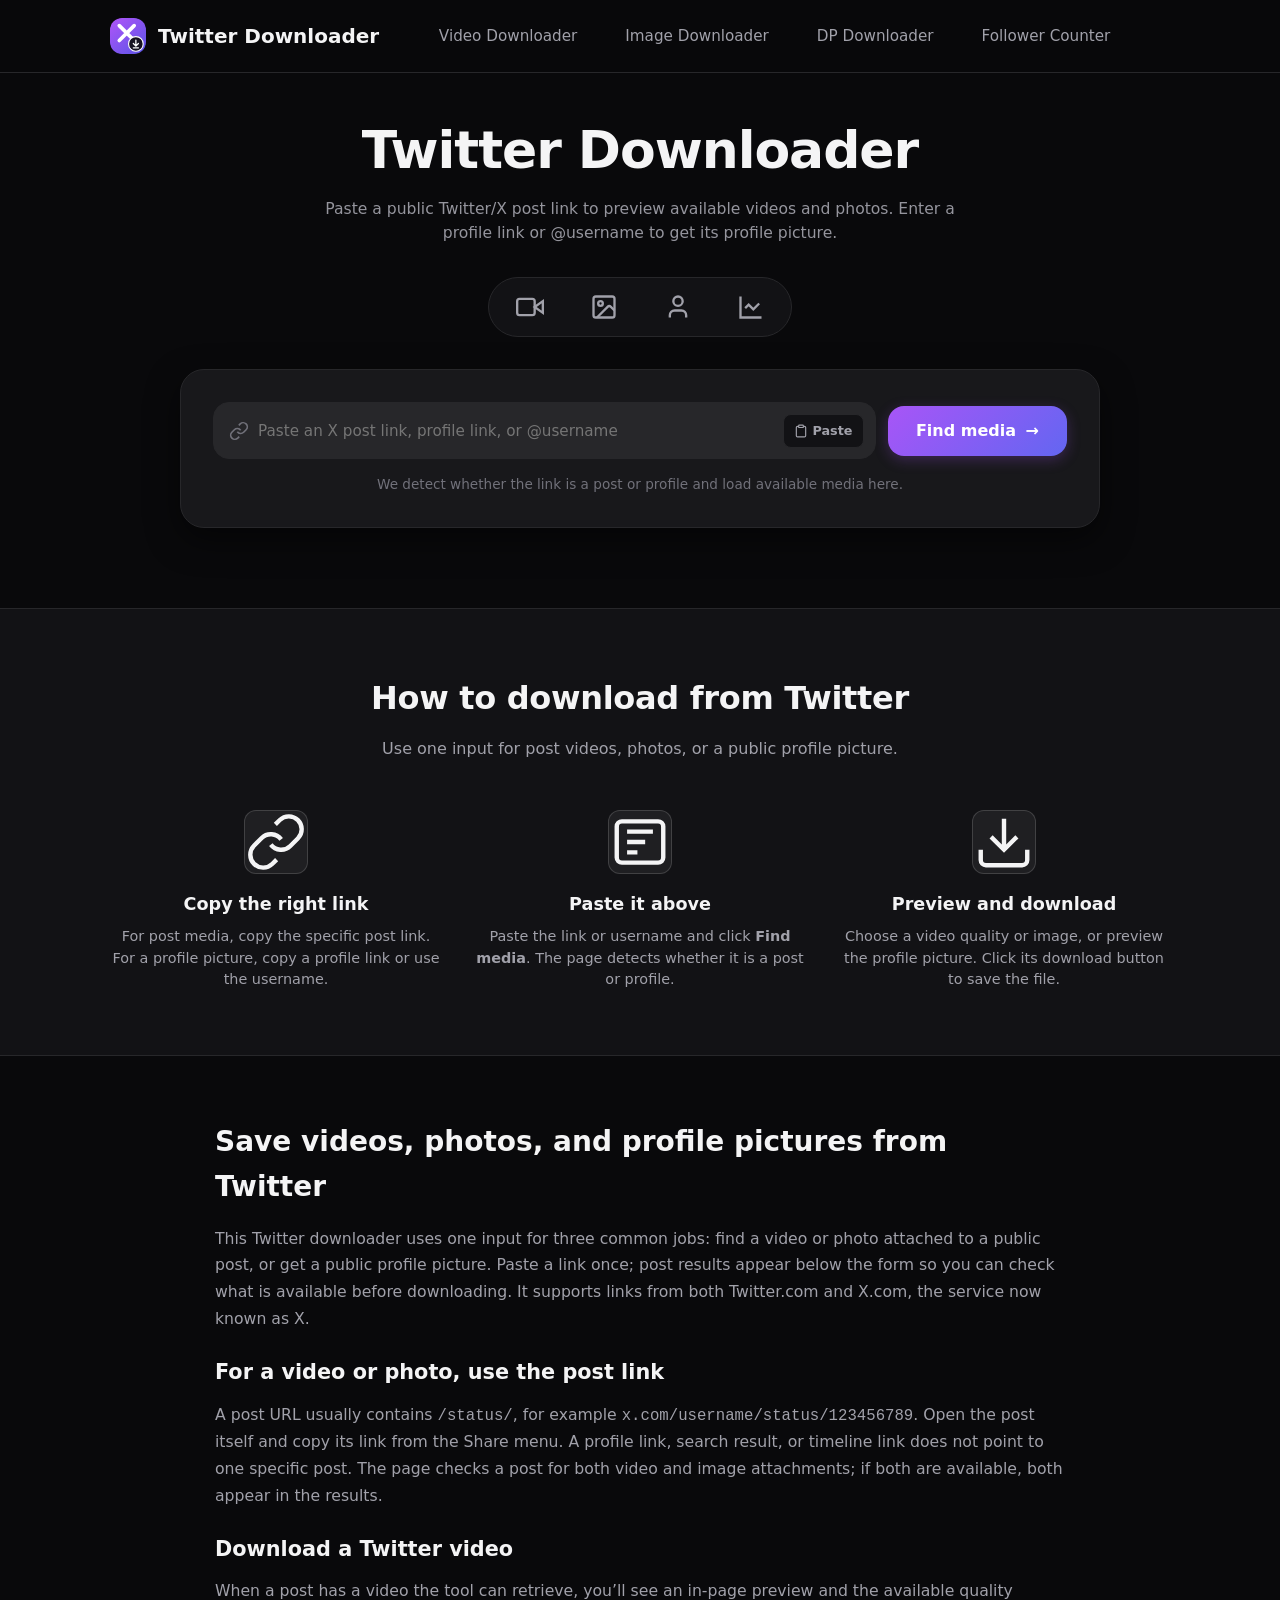
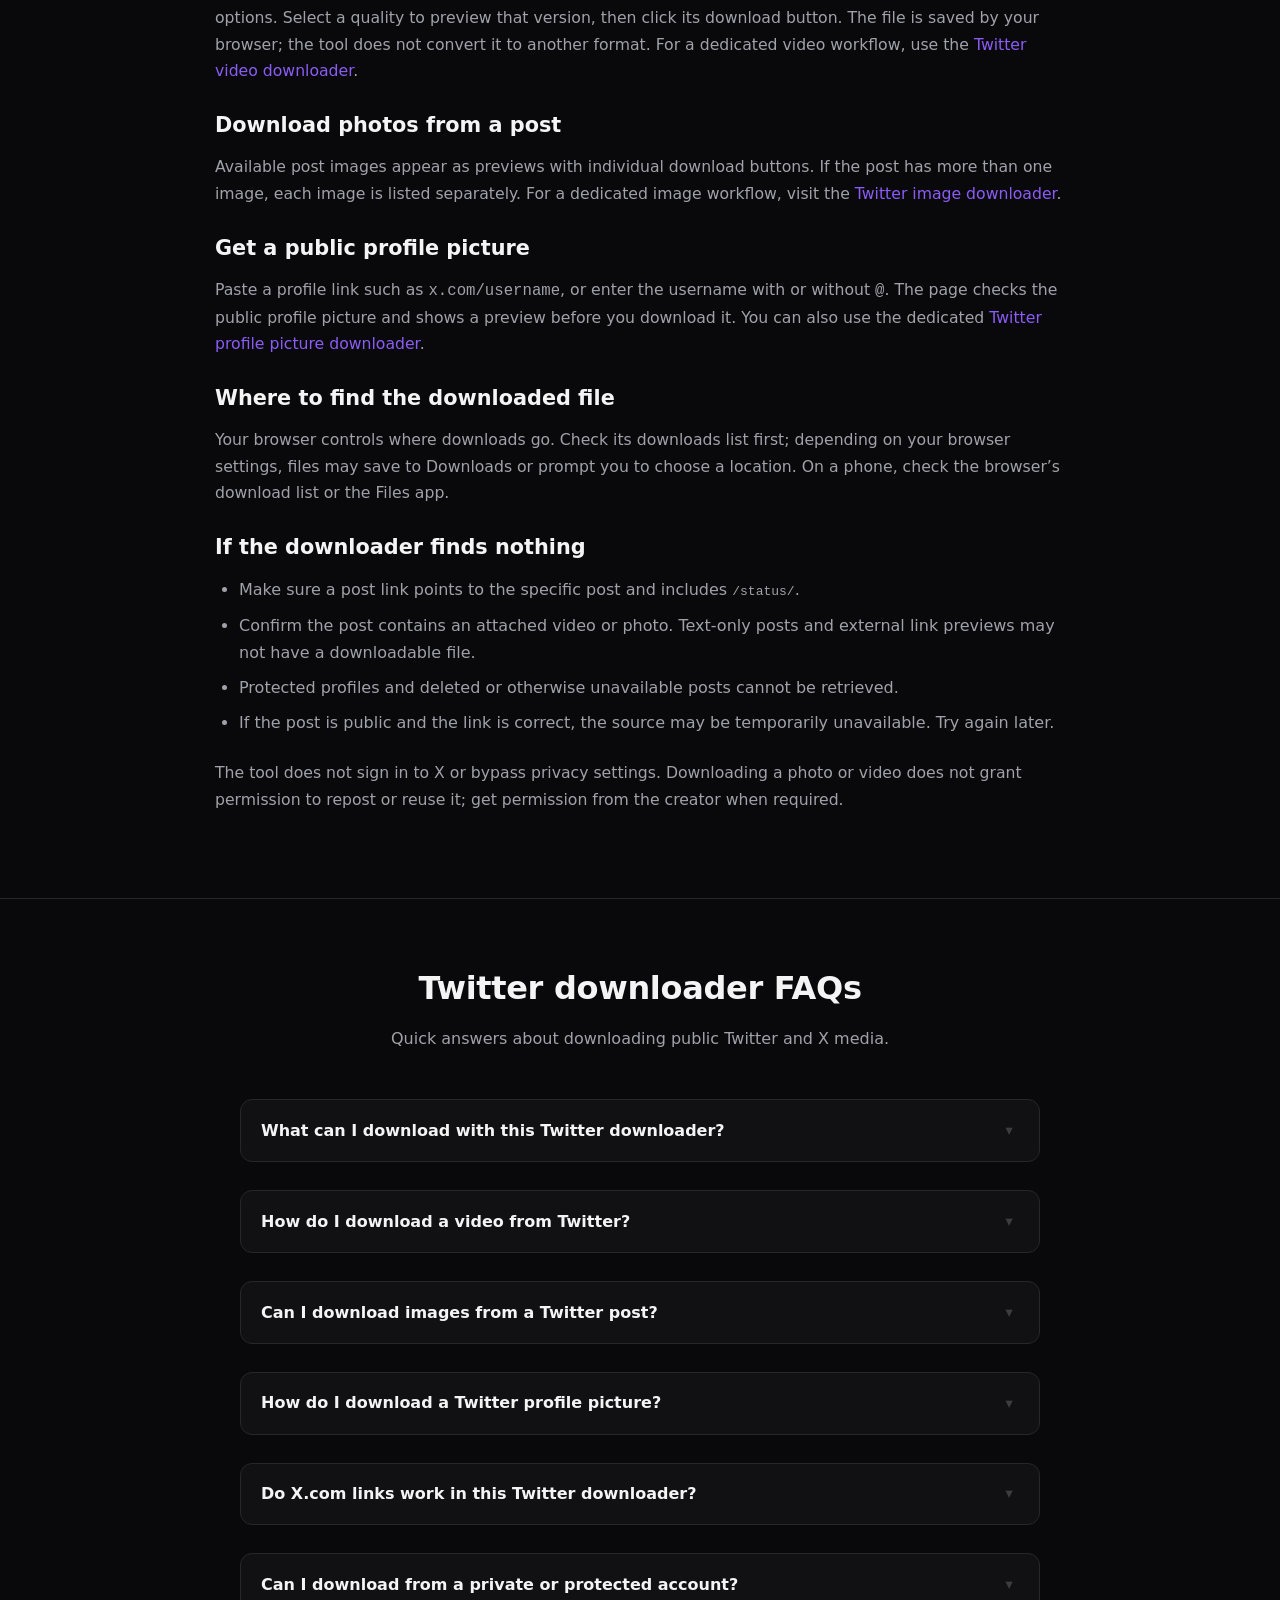
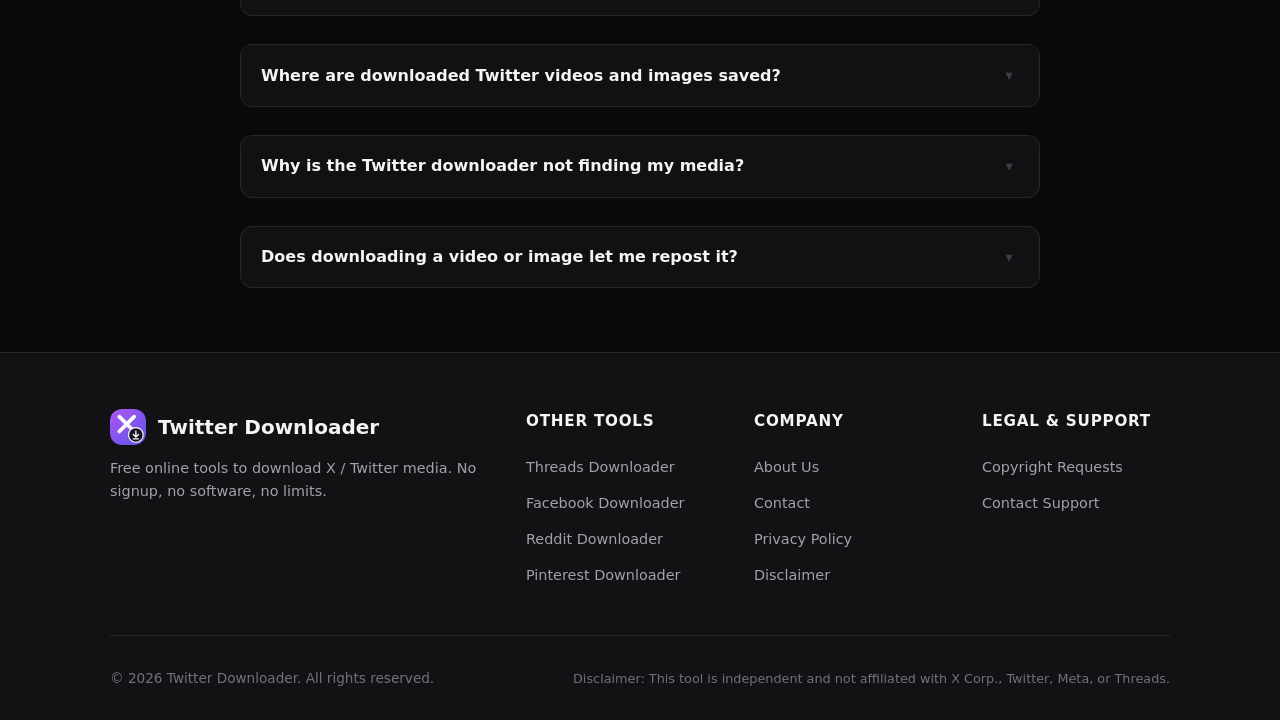
==== commit fc14d9d8: "Add files via upload" ====
--- a/index.html
+++ b/index.html
@@ -13,15 +13,14 @@
   <meta name="twitter:description" content="Use one input to find public Twitter or X post videos, images, or profile pictures." />
   <meta name="theme-color" content="#09090b" />
   <link rel="canonical" href="https://twitterdownloader.threadsgrab.com/" />
-  <script type="application/ld+json">
-  {
-    "@context": "https://schema.org",
-    "@type": "WebSite",
-    "@id": "https://twitterdownloader.threadsgrab.com/#website",
-    "url": "https://twitterdownloader.threadsgrab.com/",
-    "name": "Twitter Downloader",
-    "alternateName": "twitterdownloader.threadsgrab.com"
-  }
+  <script type="application/ld+json">
+  {
+    "@context": "https://schema.org",
+    "@type": "WebSite",
+    "@id": "https://twitterdownloader.threadsgrab.com/#website",
+    "url": "https://twitterdownloader.threadsgrab.com/",
+    "name": "Twitter Downloader"
+  }
   </script>
   <link rel="stylesheet" href="romitkrweb.css" />
   <link rel="icon" type="image/svg+xml" href="./favicon.svg" />
@@ -93,7 +92,7 @@
   <main id="mainContent" role="main">
   <section class="hero-section" id="downloader" aria-labelledby="heroHeading">
     <div class="container">
-      <span class="hero-pill">Automatic media detection</span>
+    
       <h1 class="hero-title" id="heroHeading">Twitter Downloader</h1>
       <p class="hero-subtitle hero-subtitle-sm">Paste a public Twitter/X post link to preview available videos and photos. Enter a profile link or @username to get its profile picture.</p>
 
@@ -310,3 +309,4 @@
 
 
 
+
